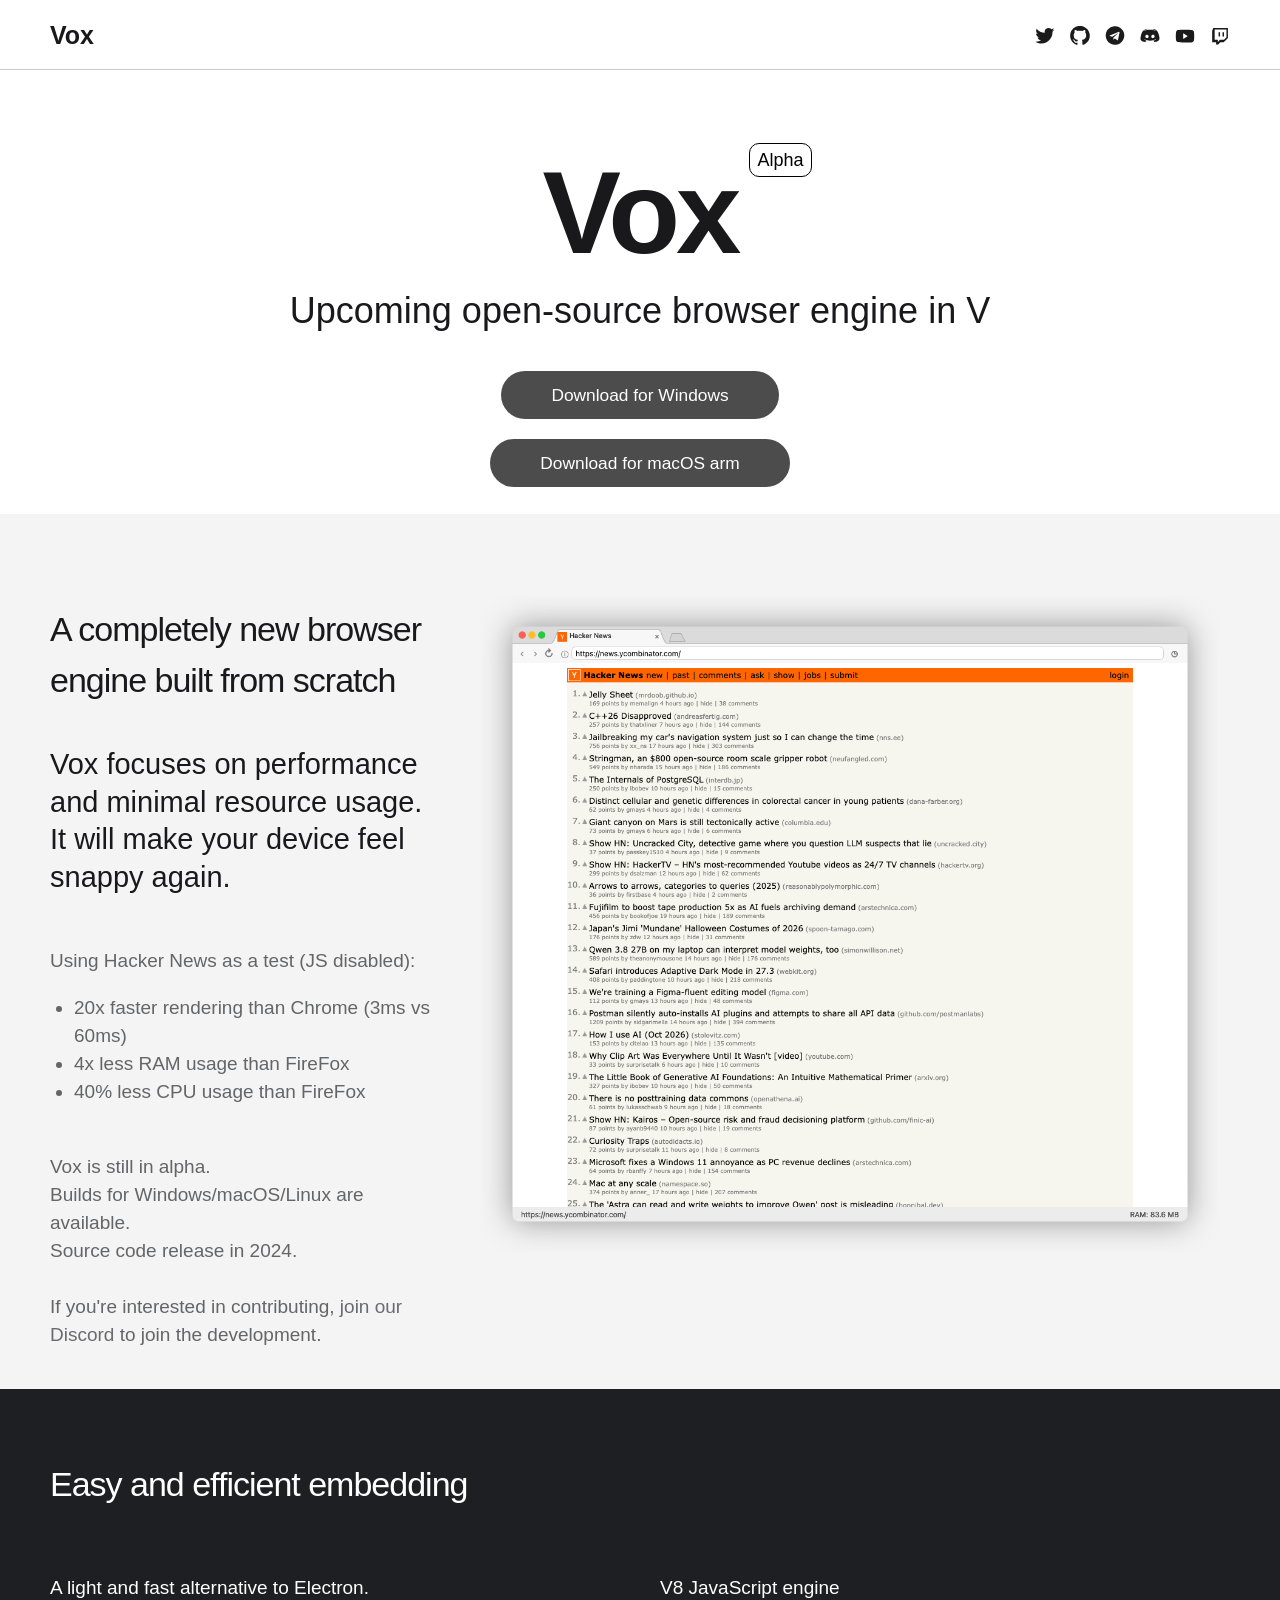
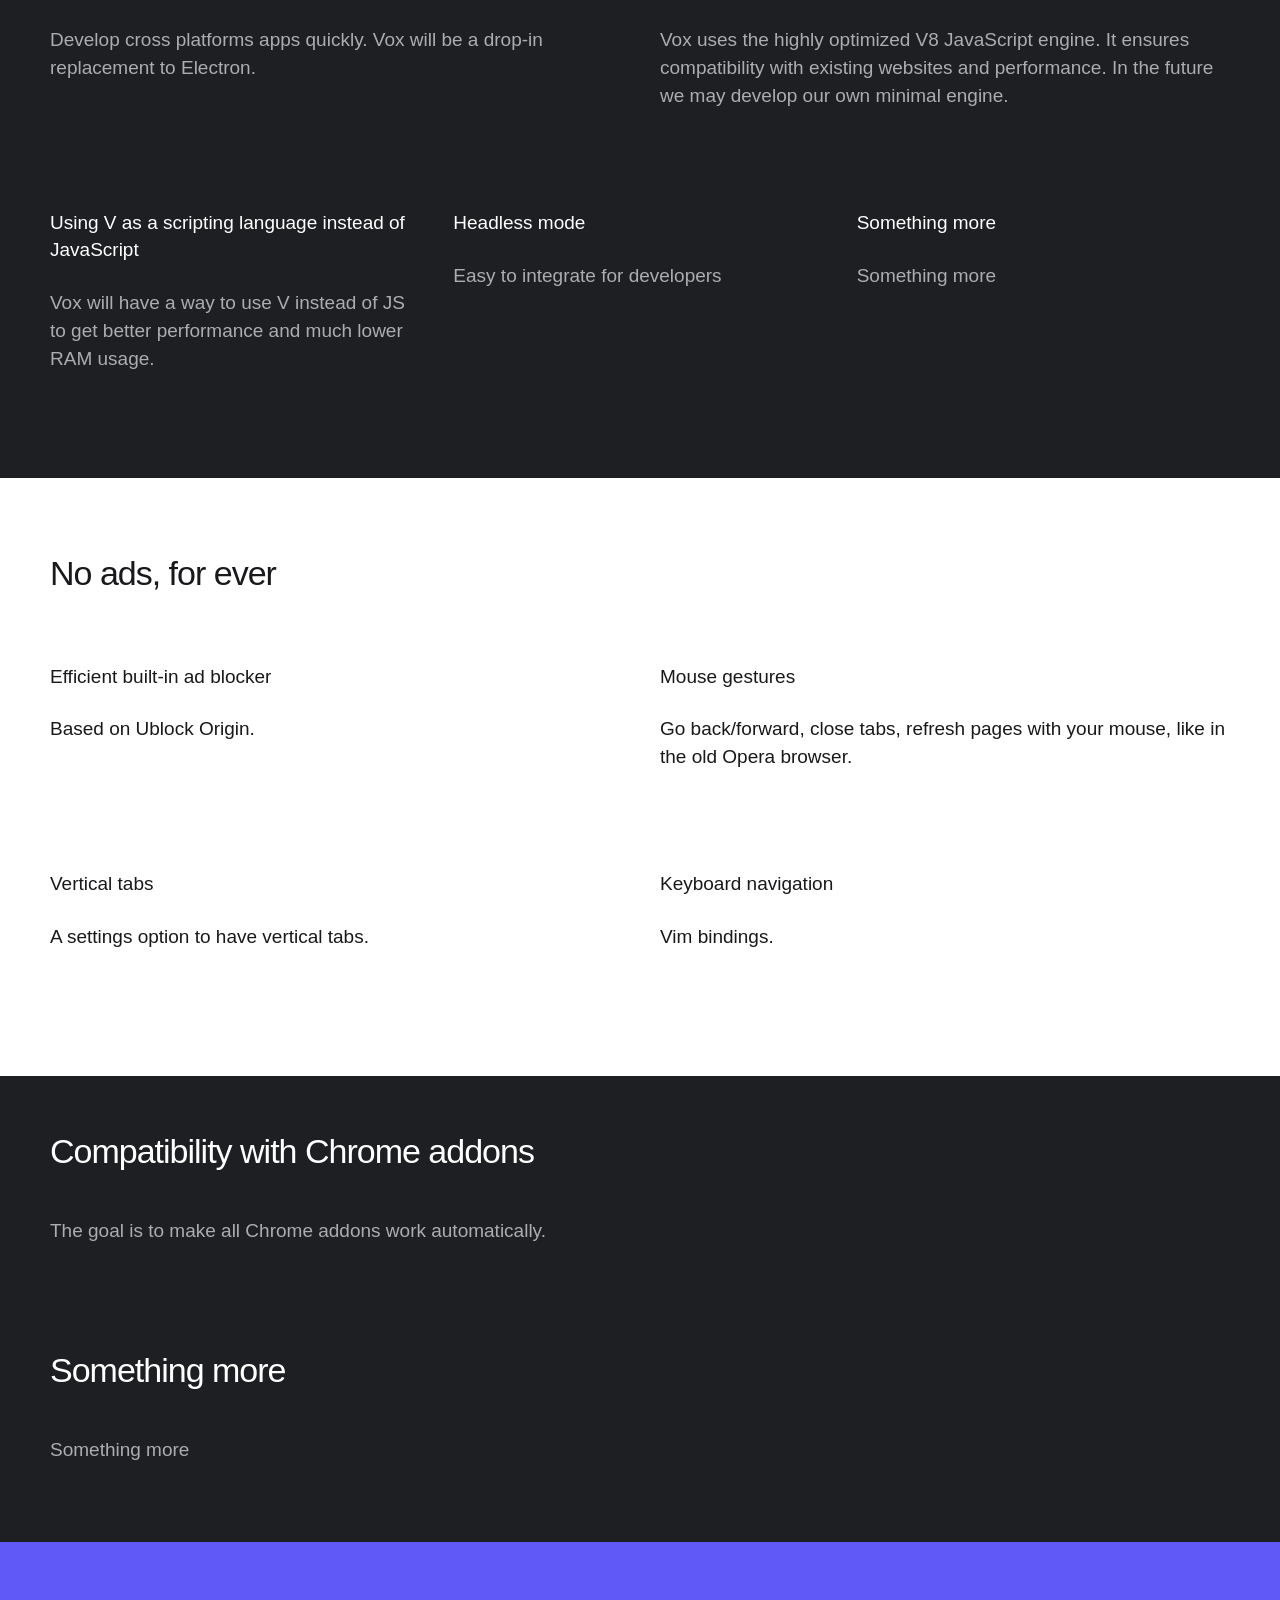
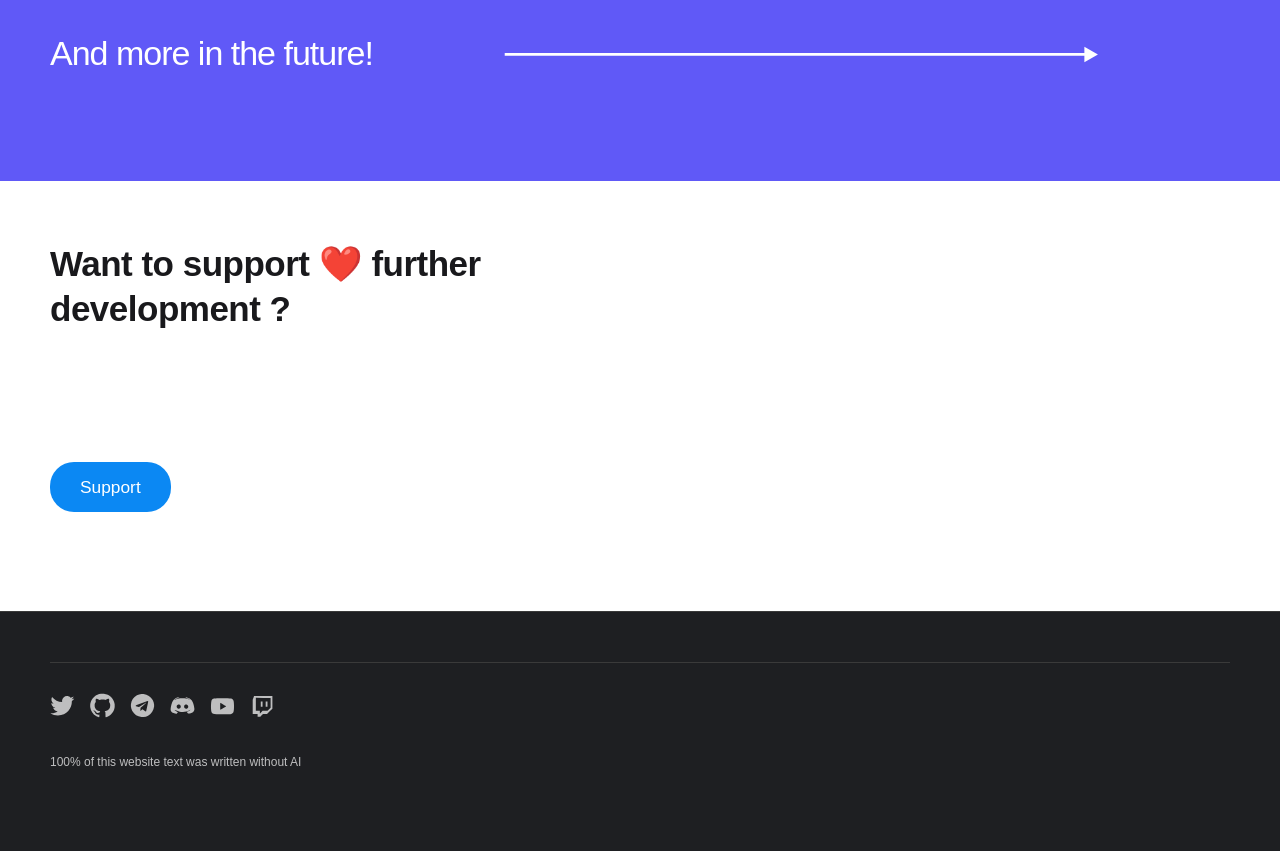
==== index.html @ 3deb188b "Fix grayscale hero screenshot Co-authored-by: Copilot <223556219+Copilot@users.noreply.github.com>" ====
<!DOCTYPE html>
<html lang="en" data-theme="dark"><head><meta http-equiv="Content-Type" content="text/html; charset=UTF-8">

    <meta content="width=device-width, initial-scale=1" name="viewport">

    <meta property="og:title" content="Vox Browser">
    <meta property="og:description" content="Upcoming open-source browser engine in V">
    <meta property="og:image" content="https://vox-browser.org/assets/screen1.png">
    <meta property="og:type" content="website">
    <meta property="og:url" content="https://vox-browser.org/">
    <meta name="description" content="Vox: Upcoming open-source browser engine in V">
    <link rel="canonical" href="https://vox-browser.org/">
    <meta name="twitter:card" content="summary_large_image">
    <meta name="twitter:title" content="Vox Browser">
    <meta name="twitter:description" content="Upcoming open-source browser engine in V">
    <meta name="twitter:image:src" content="https://vox-browser.org/assets/screen1.png">
    <meta name="twitter:image" content="https://vox-browser.org/assets/screen1.png">

    <title>Vox: Upcoming open-source browser engine in V</title>

    <link rel="icon" type="image/svg+xml" href="/assets/favicon.svg">
    <link rel="stylesheet" href="/assets/style.css">
</head>
<body>

<div class="sub-header">
    <div class="header__inner">
        <a href="/" class="header__title inner-link">Vox</a>
        <nav class="header__navbar" aria-label="Vox community">
            <div class="social-links">

                <a href="https://twitter.com/vox_browser" target="_blank" rel="noopener noreferrer" aria-label="Vox on Twitter">
                    <svg width="25" height="25" viewBox="0 0 25 25" fill="none" xmlns="http://www.w3.org/2000/svg">
                        <path d="M21.8532 7.92968C21.8678 8.14015 21.8678 8.35063 21.8678 8.56305C21.8678 15.0354 16.9353 22.5001 7.91614 22.5001V22.4962C5.25184 22.5001 2.64289 21.7377 0.399994 20.3003C0.787404 20.3468 1.17676 20.3701 1.56708 20.3711C3.77503 20.373 5.91986 19.633 7.65689 18.2702C5.55867 18.2304 3.71871 16.8638 3.07594 14.8686C3.81095 15.0102 4.56829 14.9811 5.28971 14.7842C3.00215 14.3225 1.35638 12.3148 1.35638 9.98304V9.92096C2.03799 10.3002 2.80116 10.5107 3.58181 10.534C1.42726 9.09554 0.76313 6.23228 2.06421 3.99367C4.55373 7.05382 8.22684 8.91417 12.1699 9.11106C11.7747 7.40979 12.3146 5.62704 13.5884 4.43111C15.5634 2.57659 18.6694 2.67164 20.5259 4.64352C21.624 4.42723 22.6766 4.0247 23.6397 3.45438C23.2737 4.58824 22.5076 5.55139 21.4842 6.16342C22.4562 6.04897 23.4057 5.78902 24.3 5.39232C23.6417 6.37778 22.8125 7.23617 21.8532 7.92968Z" fill="black"></path>
                    </svg>
                </a>
                <a href="https://github.com/vlang/vox-browser" target="_blank" rel="noopener noreferrer" aria-label="Official Vox GitHub">
                    <svg width="25" height="25" viewBox="0 0 25 25" fill="none" xmlns="http://www.w3.org/2000/svg">
                        <g>
                            <path d="M10.9576 0.764845C5.95105 1.36966 1.77496 4.99374 0.555728 9.78905C0.272522 10.9123 0.20052 11.4979 0.20052 12.7171C0.19572 13.3363 0.224521 13.9603 0.262922 14.2292C0.781334 17.9876 2.83578 21.0981 6.08065 23.0662C7.06948 23.6614 8.37991 24.2134 8.81672 24.2134C9.03272 24.2134 9.08072 24.1942 9.22473 24.0502C9.33033 23.9446 9.38793 23.839 9.39273 23.7478C9.40233 23.5558 9.37833 21.5973 9.37353 21.5925C9.36873 21.5877 9.17193 21.6165 8.93192 21.6549C8.41351 21.7365 7.62149 21.7125 7.20388 21.5973C6.65187 21.4533 6.23426 21.2181 5.86465 20.8389C5.55744 20.5365 5.47584 20.4069 5.17343 19.7973C4.77502 18.9861 4.51102 18.6261 4.06941 18.3188C3.38779 17.8388 3.27739 17.6276 3.6518 17.498C3.8006 17.45 3.91101 17.4452 4.14621 17.4836C4.79903 17.5892 5.38944 18.0068 5.85025 18.6885C6.42626 19.5429 6.90147 19.8741 7.71749 19.9893C8.0919 20.0421 8.60551 19.9845 9.08552 19.8405C9.42633 19.7349 9.42633 19.7349 9.55593 19.2117C9.64234 18.8757 9.87754 18.4292 10.0887 18.2084L10.2087 18.0836L9.90634 18.05C9.41193 17.9924 8.49991 17.786 8.0535 17.6276C7.24708 17.3444 6.72867 17.0372 6.15746 16.49C5.09183 15.4724 4.59262 13.9939 4.65022 12.0211C4.66942 11.3443 4.69342 11.1667 4.79903 10.7971C4.97183 10.2163 5.22144 9.72665 5.58624 9.24664C5.81665 8.93943 5.87425 8.83383 5.84065 8.76663C5.73985 8.57462 5.64384 7.96021 5.64384 7.5138C5.64384 7.00019 5.73025 6.46257 5.88385 5.99216C6.00385 5.64176 6.06625 5.61775 6.57987 5.68976C7.23268 5.78096 8.1639 6.16497 9.00872 6.69298C9.34953 6.90898 9.39273 6.92338 9.54153 6.88018C9.94474 6.76498 11.0248 6.59698 11.7016 6.54898C12.796 6.46737 14.284 6.59698 15.2393 6.85618L15.4985 6.92819L15.9353 6.65938C16.7753 6.14097 17.6537 5.78096 18.3113 5.68496C18.8297 5.61296 18.8729 5.63696 19.0074 6.06417C19.0698 6.26577 19.1466 6.59698 19.1802 6.80338C19.2618 7.29779 19.2186 8.20981 19.0986 8.58902L19.0074 8.87703L19.2282 9.14584C19.9482 10.0435 20.2458 10.9507 20.241 12.2419C20.2362 15.4628 18.7817 17.3012 15.7769 17.9012C15.4697 17.9588 15.0953 18.026 14.9417 18.0452L14.6633 18.0788L14.8313 18.2612C15.0377 18.4916 15.2537 18.9093 15.3689 19.2981C15.4409 19.5429 15.4553 19.8837 15.4793 21.7173C15.5033 23.3206 15.5225 23.8822 15.5705 23.959C15.6521 24.1078 15.8729 24.2134 16.0889 24.2134C16.5353 24.2134 18.2633 23.431 19.2522 22.7877C20.0442 22.2645 20.6874 21.7365 21.3402 21.0645C23.1882 19.1685 24.2923 16.8932 24.6571 14.2292C24.7531 13.5379 24.7387 11.7955 24.6331 11.0851C23.8075 5.61295 19.4442 1.41286 13.9096 0.764845C13.1704 0.678443 11.6824 0.678443 10.9576 0.764845Z" fill="black"></path>
                        </g>

                    </svg>
                </a>
                <a href="https://t.me/vlang_en" target="_blank" rel="noopener noreferrer" aria-label="Official V Telegram Chat">
                    <svg width="25" height="25" viewBox="0 0 25 25" fill="none" xmlns="http://www.w3.org/2000/svg">
                        <g>
                            <path opacity="0.997" fill-rule="evenodd" clip-rule="evenodd" d="M13.5422 0.899902H11.4578C9.86299 1.06478 8.35259 1.52545 6.92656 2.28193C3.40219 4.33719 1.39333 7.39577 0.899994 11.4577V13.5421C1.06487 15.1369 1.52555 16.6473 2.28203 18.0733C4.33723 21.5977 7.39581 23.6065 11.4578 24.0999H13.5422C15.137 23.935 16.6474 23.4744 18.0734 22.7179C21.5978 20.6627 23.6066 17.6041 24.1 13.5421V11.4577C23.9351 9.8629 23.4745 8.35249 22.718 6.92647C20.6628 3.40212 17.6042 1.39326 13.5422 0.899902ZM18.1867 8.82959C18.3344 8.21597 18.1003 7.89878 17.4843 7.87803C13.8878 9.29613 10.2779 10.6932 6.65463 12.0694C6.37519 12.1727 6.10331 12.2935 5.83901 12.4319C5.50537 12.759 5.56577 13.0007 6.02026 13.1569L8.78432 14.0179C8.85985 14.0481 8.93534 14.0481 9.01088 14.0179L15.5359 9.89443C15.6328 9.83082 15.7385 9.79307 15.8531 9.78115C15.9746 9.76199 16.0274 9.8073 16.0117 9.91709C14.2127 11.5802 12.4002 13.2265 10.5742 14.8562C10.5045 15.8379 10.4365 16.8197 10.3703 17.8015C10.537 17.7901 10.688 17.7372 10.8234 17.6429C11.3156 17.1355 11.8216 16.6446 12.3413 16.1702C13.3277 16.8711 14.3019 17.5885 15.264 18.3226C15.5912 18.5037 15.8857 18.4659 16.1476 18.2093C16.8619 15.0909 17.5416 11.9644 18.1867 8.82959Z" fill="black"></path>
                        </g>

                    </svg>
                </a>
                <a href="https://discord.gg/vlang" target="_blank" rel="noopener noreferrer" aria-label="Official V Discord">
                    <svg width="25" height="25" viewBox="0 0 25 25" fill="none" xmlns="http://www.w3.org/2000/svg">
                        <path d="M8.61707 4.35447C6.51257 4.53936 4.50595 5.68678 3.15733 7.47588C2.02079 8.98764 0.764617 13.251 0.606915 16.1277C0.509031 17.9386 1.4498 19.2056 3.52168 20.0431C4.45157 20.4183 5.60443 20.6684 6.40925 20.663L6.70834 20.6576L7.27933 19.9506C7.59473 19.5591 7.88294 19.1947 7.92101 19.1404C7.98083 19.0534 7.9482 19.0316 7.56754 18.8957C6.5887 18.5531 5.62074 17.9603 4.96818 17.3132C4.73979 17.0848 4.56033 16.889 4.57665 16.8782C4.58752 16.8673 4.81592 16.9543 5.08238 17.0794C6.09385 17.547 7.7198 18.118 8.94335 18.4334C11.6352 19.1295 14.0496 19.1567 16.388 18.515C17.5245 18.205 18.7589 17.6721 19.8574 17.0195C20.113 16.8727 20.3414 16.7476 20.3686 16.7476C20.4501 16.7476 19.7486 17.422 19.3408 17.7265C18.8568 18.0908 17.9378 18.5694 17.3015 18.7923C17.0514 18.8793 16.8502 18.9663 16.8502 18.9881C16.8502 19.0099 17.1003 19.3361 17.4103 19.7168C17.7148 20.092 17.9922 20.44 18.0302 20.489C18.0846 20.5542 18.1934 20.5651 18.6556 20.5379C20.4012 20.44 22.4404 19.6461 23.3649 18.7053C24.2132 17.8461 24.5177 16.8401 24.36 15.4425C24.0066 12.3809 22.9244 8.95501 21.8477 7.50307C20.6078 5.82273 18.8622 4.76232 16.7958 4.4306C16.0236 4.31097 15.8659 4.32184 15.6865 4.50673L15.5396 4.659L15.8007 4.72969C16.7197 4.97984 18.449 5.72484 19.3136 6.24689C19.7595 6.51879 20.548 7.06803 20.4882 7.06803C20.4664 7.06803 20.2598 6.98102 20.026 6.87226C18.2967 6.07831 16.4369 5.55083 14.4847 5.28981C13.5874 5.17561 11.1185 5.15929 10.2702 5.26262C8.32342 5.50732 6.4745 5.99674 4.97906 6.66562C4.19599 7.01365 4.24493 6.99733 4.33738 6.88314C4.47876 6.71456 5.54461 6.03481 6.13191 5.74116C6.44731 5.57802 6.99111 5.33875 7.33371 5.2028C7.94276 4.95809 9.21525 4.56655 9.38927 4.56655C9.45452 4.56655 9.44365 4.53936 9.34576 4.4306C9.27507 4.35447 9.1935 4.30009 9.16087 4.30009C9.12824 4.30553 8.88353 4.32728 8.61707 4.35447ZM9.15543 11.5598C10.0092 11.7773 10.5965 12.4244 10.7596 13.3054C11.0098 14.7084 9.69923 16.0516 8.35061 15.7688C7.03462 15.4969 6.29505 14.0993 6.78447 12.8214C7.05637 12.1145 7.91013 11.5054 8.66601 11.4782C8.75846 11.4728 8.98142 11.5109 9.15543 11.5598ZM16.9916 11.6849C17.4756 11.9078 17.791 12.2232 18.0357 12.7127C18.226 13.1042 18.2369 13.1531 18.2369 13.6426C18.2314 14.2951 18.1009 14.6649 17.7148 15.0836C17.3885 15.4425 17.0786 15.6329 16.6272 15.7471C15.2514 16.1005 13.8702 14.7519 14.1258 13.3108C14.24 12.6637 14.5934 12.1254 15.1155 11.8154C15.7463 11.4402 16.3716 11.3967 16.9916 11.6849Z" fill="black"></path>
                    </svg>
                </a>
                <a href="https://www.youtube.com/@VLang" target="_blank" rel="noopener noreferrer" aria-label="Official V YouTube Channel">
                    <svg width="25" height="25" viewBox="0 0 25 25" fill="none" xmlns="http://www.w3.org/2000/svg">
                        <path d="M9.3366 5.23688C6.03157 5.31343 3.94229 5.49354 3.24886 5.7502C2.24925 6.12843 1.60535 6.94793 1.37121 8.15917C0.84889 10.8203 0.884912 16.4127 1.43425 18.6731C1.6774 19.6547 2.38433 20.4472 3.3119 20.7714C4.38356 21.1406 8.29646 21.3388 13.6818 21.2937C17.9504 21.2532 20.2423 21.1316 21.404 20.875C22.2505 20.6859 22.998 20.0915 23.3672 19.3035C23.7139 18.5741 23.8985 17.1782 24.0021 14.5621C24.0967 12.1396 23.9211 9.19031 23.6014 7.88901C23.4303 7.19108 23.0385 6.5742 22.5207 6.18246C22.1109 5.87627 21.6742 5.70066 21.0483 5.5926C19.2112 5.27741 14.0735 5.12431 9.3366 5.23688ZM13.182 11.5002C14.7804 12.4188 16.1178 13.1933 16.1448 13.2203C16.1898 13.2608 15.5279 13.6616 13.3531 14.9133C11.7906 15.8139 10.4398 16.5929 10.3632 16.6379L10.2146 16.7234V13.2743C10.2146 11.3787 10.2281 9.8252 10.2417 9.8252C10.2552 9.8252 11.579 10.5772 13.182 11.5002Z" fill="black"></path>
                    </svg>
                </a>
                <a href="https://twitch.tv/v_language" aria-label="Official V Twitch Channel">
                    <svg width="25" height="25" viewBox="0 0 25 25" fill="none" xmlns="http://www.w3.org/2000/svg">
                        <path d="M3.3674 4.88112L2.70001 6.66618V13.8265V20.9909H5.15246H7.60491V22.3377V23.6846H8.96381H10.3187L11.6655 22.3377L13.0124 20.9909H15.0185H17.0207L19.7104 18.3334L22.4 15.6719V9.388V3.10008H13.2174H4.03881L3.3674 4.88112ZM20.623 9.81416L20.631 14.7392L19.0751 16.2951L17.5152 17.855H15.0427H12.5701L11.2434 19.1817C10.5157 19.9134 9.90458 20.5084 9.8885 20.5084C9.8684 20.5084 9.85634 19.9094 9.85634 19.1817V17.855H7.84613H5.83593V11.362V4.86906L13.2254 4.8771L20.6109 4.88916L20.623 9.81416Z" fill="black"></path>
                        <path d="M10.781 11.1609V13.8345H11.6655H12.55V11.1609V8.48733H11.6655H10.781V11.1609Z" fill="black"></path>
                        <path d="M15.6859 11.1609V13.8345H16.5905H17.4951V11.1609V8.48733H16.5905H15.6859V11.1609Z" fill="black"></path>
                    </svg>
                </a>

            </div>
        </nav>
    </div>
</div>

<main id="main">
<div class="first-page">
    <div class="first-page__inner">
        <h1 class="first-page__title">
            <span>
                <span class="title__beta-tag">Alpha</span>
                Vox
            </span>
        </h1>
        <p class="first-page__description">Upcoming open-source browser engine in V</p>
        <div class="first-page__download-block">
            <a href="https://github.com/vlang/vox-browser/releases/download/0.0.1/vox_windows_x64.zip" target="_blank" rel="noopener noreferrer" class="first-page__download-button inner-link">Download for Windows</a>
            <a href="https://github.com/vlang/vox-browser/releases/download/0.0.1/vox_macos_arm64.zip" target="_blank" rel="noopener noreferrer" class="first-page__download-button inner-link">Download for macOS arm</a>

        </div>
    </div>
</div>

<div class="chapter light two-column-layout second-page no-bottom-padding">
    <div class="chapter_inner">
        <div class="chapter__text-col top-20">
            <h2 class="chapter__big-title">
                A completely new browser engine built from scratch
            </h2>

            <p class="chapter__text big-text">
				Vox focuses on performance and minimal resource usage. It will make your device feel snappy again.
            </p>

            <div class="chapter__text" style="color: #646567; margin-bottom:0">
				Using Hacker News as a test (JS disabled):
				<ul>
				<li>20x faster rendering than Chrome (3ms vs 60ms)</li>
				<li>4x less RAM usage than FireFox</li>
				<li>40% less CPU usage than FireFox</li>
				</ul>

                <br>

                Vox is still in alpha. <br>Builds for Windows/macOS/Linux are available. <br>Source code release in 2024.
				<br><br>
				If you're interested in contributing, <a href='https://discord.gg/vlang' target="_blank" rel="noopener noreferrer">join our Discord</a> to join the development.
            </div>
        </div>
        <div class="chapter__image-col with-big-title">

            <img class="full-height" src="/assets/screen1.png?v=20261104d" width="1252" height="1120" alt="Vox browser displaying Hacker News" loading="lazy">
        </div>
    </div>
</div>

<div class="chapter dark titled-block-layout">
    <div class="chapter_inner">
        <h2 class="chapter__big-title">
            Easy and efficient embedding
        </h2>

        <div class="chapter__block">
            <div class="chapter__two-block-row">
                <div class="chapter__text-image-block">

                    <div class="chapter__text-image-block-text">
                        <h2 class="chapter__small-title">
                            A light and fast alternative to Electron.
                        </h2>

                        <p class="chapter__text">
							Develop cross platforms apps quickly. Vox will be a drop-in replacement to Electron.
                        </p>
                    </div>
                </div>
                <div class="chapter__text-image-block">

                    <div class="chapter__text-image-block-text">
                        <h2 class="chapter__small-title">
                            V8 JavaScript engine
                        </h2>

                        <p class="chapter__text">
							Vox uses the
							highly optimized V8 JavaScript engine. It ensures compatibility with existing websites and performance.
							In the future we may develop our own minimal engine.

                        </p>
                    </div>
                </div>
            </div>

            <div class="chapter__three-block-row">
                <div class="chapter__text-image-block">

                    <div class="chapter__text-image-block-text">
                        <h2 class="chapter__small-title">
                            Using V as a scripting language instead of JavaScript
                        </h2>

                        <p class="chapter__text">
							Vox will have a way to use V instead of JS to get better performance
							and much lower RAM usage.
                        </p>
                    </div>
                </div>

                <div class="chapter__text-image-block">

                    <div class="chapter__text-image-block-text">
                        <h2 class="chapter__small-title">
                            Headless mode

                        </h2>

                        <p class="chapter__text">
						Easy to integrate for developers

                        </p>
                    </div>
                </div>

                <div class="chapter__text-image-block">

                    <div class="chapter__text-image-block-text">
                        <h2 class="chapter__small-title">
						Something more

                        </h2>

                        <p class="chapter__text">
						Something more

                        </p>
                    </div>
                </div>
            </div>
        </div>
    </div>
</div>

<div class="chapter light titled-block-layout">
    <div class="chapter_inner">
        <h2 class="chapter__big-title">
            No ads, for ever
        </h2>

        <div class="chapter__block">
            <div class="chapter__two-block-row">
                <div class="chapter__text-image-block">

                    <div class="chapter__text-image-block-text">
                        <h2 class="chapter__small-title">
                            Efficient built-in ad blocker
                        </h2>

                        <p class="chapter__text">
							Based on Ublock Origin.
                        </p>
                    </div>
                </div>
                <div class="chapter__text-image-block">

                    <div class="chapter__text-image-block-text">
                        <h2 class="chapter__small-title">
                            Mouse gestures
                        </h2>

                        <p class="chapter__text">
							Go back/forward, close tabs, refresh pages with your mouse, like in the old Opera browser.
                        </p>
                    </div>
                </div>
            </div>

            <div class="chapter__two-block-row">
                <div class="chapter__text-image-block">

                    <div class="chapter__text-image-block-text">
                        <h2 class="chapter__small-title">
                            Vertical tabs
                        </h2>

                        <p class="chapter__text">
							A settings option to have vertical tabs.
                        </p>
                    </div>
                </div>
                <div class="chapter__text-image-block">

                    <div class="chapter__text-image-block-text">
                        <h2 class="chapter__small-title">
                            Keyboard navigation

                        </h2>

                        <p class="chapter__text">
						Vim bindings.

                        </p>
                    </div>
                </div>
            </div>
        </div>
    </div>
</div>

<div class="chapter dark no-bottom-padding">
    <div class="chapter_inner">
        <div class="chapter__text-col">
            <h2 class="chapter__big-title">
                Compatibility with Chrome addons
            </h2>

            <p class="chapter__text">
				The goal is to make all Chrome addons work automatically.
            </p>
        </div>

    </div>
</div>

<div class="chapter dark no-bottom-padding">
    <div class="chapter_inner">

        <div class="chapter__text-col">
            <h2 class="chapter__big-title">
                Something more
            </h2>

            <p class="chapter__text">
                Something more
                <br>
                <br>

            </p>
        </div>
    </div>
</div>

<div class="chapter purple banner">
    <div class="chapter_inner">
        <div class="chapter__text-col">
            <h2 class="chapter__big-title with-icon">
                <span>And more in the future!</span>
                <svg width="600" height="50" viewBox="0 0 1550 75" fill="none" xmlns="http://www.w3.org/2000/svg">
                    <path d="M1542.05 33.5352L1507.05 13.3279V53.7424L1542.05 33.5352ZM9.60181 37.0352H1510.55V30.0352H9.60181V37.0352Z" fill="white"></path>
                </svg>
            </h2>
        </div>
    </div>
</div>

<div class="chapter no-padding titled-block-text-layout">
    <div class="chapter_inner">
        <h2 class="chapter__medium-title">
            Want to support ❤️ further<br>development ?
        </h2>

        <div class="chapter__block">
            <p class="chapter__text margin-bottom-30 width-500">

                <br>
                <br>

            </p>

            <a class="donate" href="https://github.com/sponsors/medvednikov" target="_blank" rel="noopener noreferrer">
                Support
            </a>
        </div>
    </div>
</div>

</main>
<footer class="underline" itemscope="" itemtype="http://schema.org/WPFooter">
    <div class="footer-container">

        <div class="footer-bottom">
            <div class="social-links">
                <a href="https://twitter.com/vox_browser" target="_blank" rel="noopener noreferrer" aria-label="Vox on Twitter">
                    <svg width="25" height="25" viewBox="0 0 25 25" fill="none" xmlns="http://www.w3.org/2000/svg">
                        <path d="M21.8532 7.92968C21.8678 8.14015 21.8678 8.35063 21.8678 8.56305C21.8678 15.0354 16.9353 22.5001 7.91614 22.5001V22.4962C5.25184 22.5001 2.64289 21.7377 0.399994 20.3003C0.787404 20.3468 1.17676 20.3701 1.56708 20.3711C3.77503 20.373 5.91986 19.633 7.65689 18.2702C5.55867 18.2304 3.71871 16.8638 3.07594 14.8686C3.81095 15.0102 4.56829 14.9811 5.28971 14.7842C3.00215 14.3225 1.35638 12.3148 1.35638 9.98304V9.92096C2.03799 10.3002 2.80116 10.5107 3.58181 10.534C1.42726 9.09554 0.76313 6.23228 2.06421 3.99367C4.55373 7.05382 8.22684 8.91417 12.1699 9.11106C11.7747 7.40979 12.3146 5.62704 13.5884 4.43111C15.5634 2.57659 18.6694 2.67164 20.5259 4.64352C21.624 4.42723 22.6766 4.0247 23.6397 3.45438C23.2737 4.58824 22.5076 5.55139 21.4842 6.16342C22.4562 6.04897 23.4057 5.78902 24.3 5.39232C23.6417 6.37778 22.8125 7.23617 21.8532 7.92968Z" fill="black"></path>
                    </svg>
                </a>
                <a href="https://github.com/vlang/vox-browser" target="_blank" rel="noopener noreferrer" aria-label="Official Vox GitHub">
                    <svg width="25" height="25" viewBox="0 0 25 25" fill="none" xmlns="http://www.w3.org/2000/svg">
                        <g>
                            <path d="M10.9576 0.764845C5.95105 1.36966 1.77496 4.99374 0.555728 9.78905C0.272522 10.9123 0.20052 11.4979 0.20052 12.7171C0.19572 13.3363 0.224521 13.9603 0.262922 14.2292C0.781334 17.9876 2.83578 21.0981 6.08065 23.0662C7.06948 23.6614 8.37991 24.2134 8.81672 24.2134C9.03272 24.2134 9.08072 24.1942 9.22473 24.0502C9.33033 23.9446 9.38793 23.839 9.39273 23.7478C9.40233 23.5558 9.37833 21.5973 9.37353 21.5925C9.36873 21.5877 9.17193 21.6165 8.93192 21.6549C8.41351 21.7365 7.62149 21.7125 7.20388 21.5973C6.65187 21.4533 6.23426 21.2181 5.86465 20.8389C5.55744 20.5365 5.47584 20.4069 5.17343 19.7973C4.77502 18.9861 4.51102 18.6261 4.06941 18.3188C3.38779 17.8388 3.27739 17.6276 3.6518 17.498C3.8006 17.45 3.91101 17.4452 4.14621 17.4836C4.79903 17.5892 5.38944 18.0068 5.85025 18.6885C6.42626 19.5429 6.90147 19.8741 7.71749 19.9893C8.0919 20.0421 8.60551 19.9845 9.08552 19.8405C9.42633 19.7349 9.42633 19.7349 9.55593 19.2117C9.64234 18.8757 9.87754 18.4292 10.0887 18.2084L10.2087 18.0836L9.90634 18.05C9.41193 17.9924 8.49991 17.786 8.0535 17.6276C7.24708 17.3444 6.72867 17.0372 6.15746 16.49C5.09183 15.4724 4.59262 13.9939 4.65022 12.0211C4.66942 11.3443 4.69342 11.1667 4.79903 10.7971C4.97183 10.2163 5.22144 9.72665 5.58624 9.24664C5.81665 8.93943 5.87425 8.83383 5.84065 8.76663C5.73985 8.57462 5.64384 7.96021 5.64384 7.5138C5.64384 7.00019 5.73025 6.46257 5.88385 5.99216C6.00385 5.64176 6.06625 5.61775 6.57987 5.68976C7.23268 5.78096 8.1639 6.16497 9.00872 6.69298C9.34953 6.90898 9.39273 6.92338 9.54153 6.88018C9.94474 6.76498 11.0248 6.59698 11.7016 6.54898C12.796 6.46737 14.284 6.59698 15.2393 6.85618L15.4985 6.92819L15.9353 6.65938C16.7753 6.14097 17.6537 5.78096 18.3113 5.68496C18.8297 5.61296 18.8729 5.63696 19.0074 6.06417C19.0698 6.26577 19.1466 6.59698 19.1802 6.80338C19.2618 7.29779 19.2186 8.20981 19.0986 8.58902L19.0074 8.87703L19.2282 9.14584C19.9482 10.0435 20.2458 10.9507 20.241 12.2419C20.2362 15.4628 18.7817 17.3012 15.7769 17.9012C15.4697 17.9588 15.0953 18.026 14.9417 18.0452L14.6633 18.0788L14.8313 18.2612C15.0377 18.4916 15.2537 18.9093 15.3689 19.2981C15.4409 19.5429 15.4553 19.8837 15.4793 21.7173C15.5033 23.3206 15.5225 23.8822 15.5705 23.959C15.6521 24.1078 15.8729 24.2134 16.0889 24.2134C16.5353 24.2134 18.2633 23.431 19.2522 22.7877C20.0442 22.2645 20.6874 21.7365 21.3402 21.0645C23.1882 19.1685 24.2923 16.8932 24.6571 14.2292C24.7531 13.5379 24.7387 11.7955 24.6331 11.0851C23.8075 5.61295 19.4442 1.41286 13.9096 0.764845C13.1704 0.678443 11.6824 0.678443 10.9576 0.764845Z" fill="black"></path>
                        </g>

                    </svg>
                </a>
                <a href="https://t.me/vlang_en" target="_blank" rel="noopener noreferrer" aria-label="Official V Telegram Chat">
                    <svg width="25" height="25" viewBox="0 0 25 25" fill="none" xmlns="http://www.w3.org/2000/svg">
                        <g>
                            <path opacity="0.997" fill-rule="evenodd" clip-rule="evenodd" d="M13.5422 0.899902H11.4578C9.86299 1.06478 8.35259 1.52545 6.92656 2.28193C3.40219 4.33719 1.39333 7.39577 0.899994 11.4577V13.5421C1.06487 15.1369 1.52555 16.6473 2.28203 18.0733C4.33723 21.5977 7.39581 23.6065 11.4578 24.0999H13.5422C15.137 23.935 16.6474 23.4744 18.0734 22.7179C21.5978 20.6627 23.6066 17.6041 24.1 13.5421V11.4577C23.9351 9.8629 23.4745 8.35249 22.718 6.92647C20.6628 3.40212 17.6042 1.39326 13.5422 0.899902ZM18.1867 8.82959C18.3344 8.21597 18.1003 7.89878 17.4843 7.87803C13.8878 9.29613 10.2779 10.6932 6.65463 12.0694C6.37519 12.1727 6.10331 12.2935 5.83901 12.4319C5.50537 12.759 5.56577 13.0007 6.02026 13.1569L8.78432 14.0179C8.85985 14.0481 8.93534 14.0481 9.01088 14.0179L15.5359 9.89443C15.6328 9.83082 15.7385 9.79307 15.8531 9.78115C15.9746 9.76199 16.0274 9.8073 16.0117 9.91709C14.2127 11.5802 12.4002 13.2265 10.5742 14.8562C10.5045 15.8379 10.4365 16.8197 10.3703 17.8015C10.537 17.7901 10.688 17.7372 10.8234 17.6429C11.3156 17.1355 11.8216 16.6446 12.3413 16.1702C13.3277 16.8711 14.3019 17.5885 15.264 18.3226C15.5912 18.5037 15.8857 18.4659 16.1476 18.2093C16.8619 15.0909 17.5416 11.9644 18.1867 8.82959Z" fill="black"></path>
                        </g>

                    </svg>
                </a>
                <a href="https://discord.gg/vlang" target="_blank" rel="noopener noreferrer" aria-label="Official V Discord">
                    <svg width="25" height="25" viewBox="0 0 25 25" fill="none" xmlns="http://www.w3.org/2000/svg">
                        <path d="M8.61707 4.35447C6.51257 4.53936 4.50595 5.68678 3.15733 7.47588C2.02079 8.98764 0.764617 13.251 0.606915 16.1277C0.509031 17.9386 1.4498 19.2056 3.52168 20.0431C4.45157 20.4183 5.60443 20.6684 6.40925 20.663L6.70834 20.6576L7.27933 19.9506C7.59473 19.5591 7.88294 19.1947 7.92101 19.1404C7.98083 19.0534 7.9482 19.0316 7.56754 18.8957C6.5887 18.5531 5.62074 17.9603 4.96818 17.3132C4.73979 17.0848 4.56033 16.889 4.57665 16.8782C4.58752 16.8673 4.81592 16.9543 5.08238 17.0794C6.09385 17.547 7.7198 18.118 8.94335 18.4334C11.6352 19.1295 14.0496 19.1567 16.388 18.515C17.5245 18.205 18.7589 17.6721 19.8574 17.0195C20.113 16.8727 20.3414 16.7476 20.3686 16.7476C20.4501 16.7476 19.7486 17.422 19.3408 17.7265C18.8568 18.0908 17.9378 18.5694 17.3015 18.7923C17.0514 18.8793 16.8502 18.9663 16.8502 18.9881C16.8502 19.0099 17.1003 19.3361 17.4103 19.7168C17.7148 20.092 17.9922 20.44 18.0302 20.489C18.0846 20.5542 18.1934 20.5651 18.6556 20.5379C20.4012 20.44 22.4404 19.6461 23.3649 18.7053C24.2132 17.8461 24.5177 16.8401 24.36 15.4425C24.0066 12.3809 22.9244 8.95501 21.8477 7.50307C20.6078 5.82273 18.8622 4.76232 16.7958 4.4306C16.0236 4.31097 15.8659 4.32184 15.6865 4.50673L15.5396 4.659L15.8007 4.72969C16.7197 4.97984 18.449 5.72484 19.3136 6.24689C19.7595 6.51879 20.548 7.06803 20.4882 7.06803C20.4664 7.06803 20.2598 6.98102 20.026 6.87226C18.2967 6.07831 16.4369 5.55083 14.4847 5.28981C13.5874 5.17561 11.1185 5.15929 10.2702 5.26262C8.32342 5.50732 6.4745 5.99674 4.97906 6.66562C4.19599 7.01365 4.24493 6.99733 4.33738 6.88314C4.47876 6.71456 5.54461 6.03481 6.13191 5.74116C6.44731 5.57802 6.99111 5.33875 7.33371 5.2028C7.94276 4.95809 9.21525 4.56655 9.38927 4.56655C9.45452 4.56655 9.44365 4.53936 9.34576 4.4306C9.27507 4.35447 9.1935 4.30009 9.16087 4.30009C9.12824 4.30553 8.88353 4.32728 8.61707 4.35447ZM9.15543 11.5598C10.0092 11.7773 10.5965 12.4244 10.7596 13.3054C11.0098 14.7084 9.69923 16.0516 8.35061 15.7688C7.03462 15.4969 6.29505 14.0993 6.78447 12.8214C7.05637 12.1145 7.91013 11.5054 8.66601 11.4782C8.75846 11.4728 8.98142 11.5109 9.15543 11.5598ZM16.9916 11.6849C17.4756 11.9078 17.791 12.2232 18.0357 12.7127C18.226 13.1042 18.2369 13.1531 18.2369 13.6426C18.2314 14.2951 18.1009 14.6649 17.7148 15.0836C17.3885 15.4425 17.0786 15.6329 16.6272 15.7471C15.2514 16.1005 13.8702 14.7519 14.1258 13.3108C14.24 12.6637 14.5934 12.1254 15.1155 11.8154C15.7463 11.4402 16.3716 11.3967 16.9916 11.6849Z" fill="black"></path>
                    </svg>
                </a>
                <a href="https://www.youtube.com/@VLang" target="_blank" rel="noopener noreferrer" aria-label="Official V YouTube Channel">
                    <svg width="25" height="25" viewBox="0 0 25 25" fill="none" xmlns="http://www.w3.org/2000/svg">
                        <path d="M9.3366 5.23688C6.03157 5.31343 3.94229 5.49354 3.24886 5.7502C2.24925 6.12843 1.60535 6.94793 1.37121 8.15917C0.84889 10.8203 0.884912 16.4127 1.43425 18.6731C1.6774 19.6547 2.38433 20.4472 3.3119 20.7714C4.38356 21.1406 8.29646 21.3388 13.6818 21.2937C17.9504 21.2532 20.2423 21.1316 21.404 20.875C22.2505 20.6859 22.998 20.0915 23.3672 19.3035C23.7139 18.5741 23.8985 17.1782 24.0021 14.5621C24.0967 12.1396 23.9211 9.19031 23.6014 7.88901C23.4303 7.19108 23.0385 6.5742 22.5207 6.18246C22.1109 5.87627 21.6742 5.70066 21.0483 5.5926C19.2112 5.27741 14.0735 5.12431 9.3366 5.23688ZM13.182 11.5002C14.7804 12.4188 16.1178 13.1933 16.1448 13.2203C16.1898 13.2608 15.5279 13.6616 13.3531 14.9133C11.7906 15.8139 10.4398 16.5929 10.3632 16.6379L10.2146 16.7234V13.2743C10.2146 11.3787 10.2281 9.8252 10.2417 9.8252C10.2552 9.8252 11.579 10.5772 13.182 11.5002Z" fill="black"></path>
                    </svg>
                </a>
                <a href="https://twitch.tv/v_language" aria-label="Official V Twitch Channel">
                    <svg width="25" height="25" viewBox="0 0 25 25" fill="none" xmlns="http://www.w3.org/2000/svg">
                        <path d="M3.3674 4.88112L2.70001 6.66618V13.8265V20.9909H5.15246H7.60491V22.3377V23.6846H8.96381H10.3187L11.6655 22.3377L13.0124 20.9909H15.0185H17.0207L19.7104 18.3334L22.4 15.6719V9.388V3.10008H13.2174H4.03881L3.3674 4.88112ZM20.623 9.81416L20.631 14.7392L19.0751 16.2951L17.5152 17.855H15.0427H12.5701L11.2434 19.1817C10.5157 19.9134 9.90458 20.5084 9.8885 20.5084C9.8684 20.5084 9.85634 19.9094 9.85634 19.1817V17.855H7.84613H5.83593V11.362V4.86906L13.2254 4.8771L20.6109 4.88916L20.623 9.81416Z" fill="black"></path>
                        <path d="M10.781 11.1609V13.8345H11.6655H12.55V11.1609V8.48733H11.6655H10.781V11.1609Z" fill="black"></path>
                        <path d="M15.6859 11.1609V13.8345H16.5905H17.4951V11.1609V8.48733H16.5905H15.6859V11.1609Z" fill="black"></path>
                    </svg>
                </a>
            </div>

            <div class="copyright-line">
                100% of this website text was written without AI
            </div>
        </div>
    </div>
</footer>

</body></html>
---- assets/style.css ----
@font-face {
  font-family: "JetBrainsSans2";
  font-weight: 800;
  font-display: swap;
}
@font-face {
  font-family: "JetBrainsSans2";
  font-weight: 700;
  font-display: swap;
}
@font-face {
  font-family: "JetBrainsSans2";
  font-weight: 600;
  font-display: swap;
}
@font-face {
  font-family: "JetBrainsSans2";
  font-weight: 500;
  font-display: swap;
}
@font-face {
  font-family: "JetBrainsSans2";
  font-weight: 400;
  font-display: swap;
}
@font-face {
  font-family: "JetBrainsSans2";
  font-weight: 350;
  font-display: swap;
}
@font-face {
  font-family: "JetBrainsSans2";
  font-weight: 300;
  font-display: swap;
}
html {
  --dark-gray: #1e1f22;
  --almost-black: #1a1a1a;
  --gray-22: #222226;
  --gray-24: #242424;
  --gray-32: #323438;
  --gray-3a: #3a3a3a;
  --gray-3b: #3b3c3c;
  --gray-5a: #5a5a5c;
  --gray-7e: #7e7e80;
  --gray-be: #bebebf;
  --gray-cb: #cbc9c9;
  --gray-ef: #efefef;
  --gray-ec: #ecedf1;
  --gray-e0: #e0e0e0;
  --gray-87: rgba(255, 255, 255, .87);
  --gray-f9: #f9f9f9;
  --dark-transparent-gray: rgba(25, 25, 28, .7);
  --background-transparent-gray: rgba(30, 31, 34, .7);
  --semi-dark-transparent-gray: rgba(0, 0, 0, 0.32);
  --light-transparent-gray: rgba(255, 255, 255, 0.05);
  --light-dark-transparent-gray: rgba(0, 0, 0, 0.05);
  --background-light-transparent-gray: rgba(255, 255, 255, .7);
  --light-white: #f3f3f3;
  --white: #fff;
  --black: #000;
  --blue: #3890fa;
  --dark-blue: #0969da;
  --light-salat-green: #AFBF7E;
  --light-green: rgb(77, 187, 95);
  --dark-transparent-green: rgba(77, 187, 95, 0.2);
  --orange: rgb(244, 92, 75);
  --dark-transparent-orange: rgba(244, 92, 74, 0.2);
  --brand-color: #ff6b00;
  --brand-color-dark: #cc5307;
}

html {
  --main-color: var(--white);
  --background-color: var(--main-color);
  --border-color: var(--gray-e0);
  --divider-color: var(--gray-e0);
  --text-color: var(--black);
  --secondary-color: var(--gray-7e);
  --scrollbar-thumb-color: var(--gray-ef);
  --header-background-color: var(--main-color);
  --header-transparent-background-color: var(--background-light-transparent-gray);
  --footer-background-color: var(--main-color);
  --overlay-background-color: var(--semi-dark-transparent-gray);
  --aside-background-color: var(--gray-f9);
  --aside-link-text-color: var(--gray-5a);
  --aside-link-text-color-hover: var(--text-color);
  --aside-link-text-color-active: var(--brand-color);
  --inline-code-background-color: var(--gray-f9);
  --inline-code-text-color: var(--text-color);
  --block-code-background-color: var(--white);
  --block-code-border-color: var(--gray-ec);
  --block-code-text-color: var(--black);
  --blockquote-text-color: var(--dark-transparent-gray);
  --blockquote-note-background-color: var(--dark-transparent-green);
  --blockquote-note-icon-color: var(--light-green);
  --blockquote-tip-background-color: var(--light-dark-transparent-gray);
  --blockquote-tip-icon-color: var(--gray-5a);
  --blockquote-warning-background-color: var(--dark-transparent-orange);
  --blockquote-warning-icon-color: var(--orange);
  --tag-unsafe-color: var(--brand-color);
  --tag-deprecated-color: var(--gray-be);
  --button-hover-background-color: var(--gray-ec);
  --keyword-color: #0033b3;
  --comment-color: #8c8c8c;
  --number-color: #1750eb;
  --string-color: #067d17;
  --search-button-background-color: var(--gray-f9);
  --search-button-hover-border-color: var(--brand-color);
  --search-button-text-color: var(--gray-7e);
  --search-input-placeholder-color: var(--gray-be);
  --search-labels-text-color: var(--gray-7e);
  --search-result-active-background-color: var(--brand-color);
  --search-result-active-text-color: var(--text-color);
  --search-result-footer-hint-text-color: var(--gray-7e);
  --search-result-footer-hint-key-background-color: var(--gray-ef);
  --search-result-footer-hint-keytext-color: var(--gray-3b);
  --symbol-ref-link-color: var(--brand-color-dark);
  --symbol-ref-underline: none;
  --symbol-ref-hover-color: var(--symbol-ref-link-color);
  --module-ref-link-color: var(--brand-color-dark);
  --playground-header-background-color: var(--white);
  --tools-background-color: var(--white);
}

html[data-theme=dark] {
  --main-color: var(--dark-gray);
  --background-color: var(--main-color);
  --border-color: var(--gray-3a);
  --divider-color: var(--gray-3a);
  --text-color: var(--gray-87);
  --secondary-color: var(--gray-be);
  --scrollbar-thumb-color: var(--gray-32);
  --header-background-color: var(--main-color);
  --header-transparent-background-color: var(--background-transparent-gray);
  --footer-background-color: var(--main-color);
  --overlay-background-color: var(--semi-dark-transparent-gray);
  --aside-background-color: var(--almost-black);
  --aside-link-text-color: var(--gray-be);
  --aside-link-text-color-hover: var(--text-color);
  --aside-link-text-color-active: var(--brand-color);
  --inline-code-background-color: var(--gray-3b);
  --inline-code-text-color: var(--text-color);
  --block-code-background-color: var(--almost-black);
  --block-code-border-color: var(--gray-32);
  --block-code-text-color: var(--gray-be);
  --blockquote-text-color: var(--gray-be);
  --blockquote-note-background-color: var(--dark-transparent-green);
  --blockquote-note-icon-color: var(--light-green);
  --blockquote-tip-background-color: var(--light-transparent-gray);
  --blockquote-tip-icon-color: var(--gray-be);
  --blockquote-warning-background-color: var(--dark-transparent-orange);
  --blockquote-warning-icon-color: var(--orange);
  --tag-unsafe-color: var(--brand-color);
  --tag-deprecated-color: var(--gray-be);
  --button-hover-background-color: var(--gray-32);
  --search-button-background-color: var(--almost-black);
  --search-button-hover-border-color: var(--brand-color);
  --search-button-text-color: var(--gray-be);
  --search-input-placeholder-color: var(--gray-5a);
  --search-labels-text-color: var(--gray-5a);
  --search-result-active-background-color: var(--brand-color);
  --search-result-active-text-color: var(--text-color);
  --search-result-footer-hint-text-color: var(--gray-5a);
  --search-result-footer-hint-key-background-color: var(--gray-22);
  --search-result-footer-hint-keytext-color: var(--gray-be);
  --keyword-color: #cc7832;
  --comment-color: gray;
  --number-color: #2AACB8;
  --string-color: #6AAB73;
  --symbol-ref-link-color: var(--keyword-color);
  --symbol-ref-underline: underline;
  --symbol-ref-hover-color: var(--keyword-color);
  --module-ref-link-color: var(--light-salat-green);
  --playground-header-background-color: var(--gray-24);
  --tools-background-color: var(--dark-gray);
}

.close-button {
  width: 35px;
  height: 35px;
  padding: 5px;
  border-radius: 8px;
  display: grid;
  align-items: center;
  justify-items: center;
  cursor: pointer;
}
.close-button:hover {
  background-color: var(--button-hover-background-color);
}
.close-button:hover:active {
  background-color: var(--button-hover-background-color);
}
.close-button svg {
  width: 100%;
  height: 100%;
}
.close-button svg .icon-stroke {
  stroke: var(--text-color);
}

html {
  --sub-menu-border-color: none;
}

html[data-theme=dark] {
  --sub-menu-border-color: var(--border-color);
}

.header-component.underline header {
  border-bottom: 1px solid var(--divider-color);
}
.header-component.fixed header {
  position: fixed;
  top: 0;
  left: 0;
}
.header-component.transparent-desktop header {
  -webkit-backdrop-filter: saturate(50%) blur(8px);
  backdrop-filter: saturate(50%) blur(8px);
  background: var(--header-transparent-background-color);
}
@media (max-width: 1000px) {
  .header-component.transparent-desktop header {
    -webkit-backdrop-filter: none;
    backdrop-filter: none;
    background: var(--header-background-color);
  }
}
.header-component.no-change-theme .change-theme {
  display: none !important;
}
.header-component.no-change-theme .main-header-list .navigation-item:nth-last-child(-n+2) {
  margin-right: 0 !important;
}
.header-component.no-search-button .header-container button.search {
  display: none !important;
}
.header-component.with-button-before-logo .header-container {
  grid-template-columns: max-content auto max-content;
  grid-column-gap: 10px;
}
.header-component.with-button-before-logo .mobile-header-list-before-logo {
  display: block;
}
@media (min-width: 1000px) {
  .header-component.with-search-desktop .search-container {
    display: block;
  }
  .header-component.with-search-desktop .header-container {
    grid-template-columns: 320px auto max-content;
    grid-column-gap: 10px;
  }
}
@media (min-width: 1000px) {
  .header-component.search-desktop-after-logo .search-container {
    margin-left: 30px;
  }
  .header-component.search-desktop-after-logo .header-container {
    grid-template-columns: max-content auto max-content;
    grid-column-gap: 10px;
  }
}

header {
  height: 70px;
  width: 100%;
  z-index: 997;
  font: 400 14px/1.5 Helvetica, Arial, sans-serif;
  /*font: 400 14px/1.5 "JetBrainsSans", Helvetica, Arial, sans-serif;*/
  border-bottom: 1px solid var(--header-background-color);
  background: var(--header-background-color);
}
@media (max-width: 1000px) {
  header {
    width: 100vw;
    -webkit-backdrop-filter: none;
    backdrop-filter: none;
    background: var(--header-background-color);
  }
}
header .header-container {
  padding: 0 50px;
  height: 100%;
  display: grid;
  grid-template-columns: auto max-content;
  align-items: center;
}
@media (max-width: 1000px) {
  header .header-container {
    padding: 0 20px;
  }
}
header .header-container .logo {
  display: grid;
  align-items: center;
  grid-template-columns: max-content max-content;
  grid-column-gap: 10px;
  margin-top: 2px;
}
@media (max-width: 1000px) {
  header .header-container .logo {
    display: none;
  }
}
header .header-container .logo a {
  display: grid;
  align-items: center;
  font-size: 17px;
  font-weight: 500;
  color: var(--text-color);
  text-decoration: none;
}
header .header-container .logo span {
  font-size: 17px;
  font-weight: 500;
  color: var(--text-color);
}
header .header-container .logo .separator {
  margin-left: 2px;
  margin-right: 7px;
}
header .header-container .logo img {
  width: 25px;
}
header .header-container .search-container {
  display: none;
}
header .header-container .search-container .search-button {
  padding: 10px 20px 10px 17px;
  background-color: var(--search-button-background-color);
  border: 1px solid var(--search-button-background-color);
  outline: none;
  border-radius: 8px;
  color: var(--search-button-text-color);
  transition: border-color 0.25s;
  display: grid;
  grid-template-columns: max-content max-content max-content;
  align-items: center;
}
header .header-container .search-container .search-button:hover {
  cursor: pointer;
  border: 1px solid var(--search-button-hover-border-color);
}
header .header-container .search-container .search-button .search-icon {
  margin-right: 5px;
}
header .header-container .search-container .search-button .search-icon svg {
  display: block;
  width: 20px;
  height: 20px;
}
header .header-container .search-container .search-button .search-icon .icon-stroke {
  stroke: var(--search-button-text-color);
}
header .header-container .search-container .search-button .search-icon .icon-data {
  fill: var(--search-button-text-color);
}
header .header-container .search-container .search-button .search-label {
  margin-right: 10px;
}
header .header-container .search-container .search-button .shortcut {
  font-size: 12px;
  padding: 3px 5px 3px;
  border: 1px solid var(--divider-color);
  border-radius: 5px;
}
header .header-container .mobile-header-logo {
  align-items: center;
  grid-template-columns: max-content max-content;
  grid-column-gap: 10px;
  margin-top: 2px;
  display: none;
}
@media (max-width: 1000px) {
  header .header-container .mobile-header-logo {
    display: grid;
  }
}
header .header-container .mobile-header-logo a {
  display: grid;
  align-items: center;
}
header .header-container .mobile-header-logo span.title {
  font-size: 17px;
  font-weight: 500;
  color: var(--text-color);
}
header .header-container .mobile-header-logo a.title {
  font-size: 17px;
  font-weight: 500;
  color: var(--text-color);
  text-decoration: none;
}
header .header-container .mobile-header-logo img {
  width: 30px;
}
header .header-container ul {
  display: grid;
  grid-template-columns: repeat(6, max-content);
  list-style: none;
  padding: 0;
  margin: 2px 0 0 0;
  justify-self: end;
  align-items: center;
}
@media (max-width: 1000px) {
  header .header-container ul.main-header-list {
    display: none;
  }
}
header .header-container ul.main-header-list .change-theme {
  margin: 0 0 0 20px;
  display: flex;
  align-items: center;
  justify-content: center;
  width: 18px;
  height: 18px;
  -webkit-touch-callout: none;
  -webkit-user-select: none;
  -moz-user-select: none;
  -ms-user-select: none;
  user-select: none;
}
header .header-container ul.main-header-list .change-theme:active:hover svg {
  width: 88%;
}
header .header-container ul.main-header-list .change-theme:hover {
  cursor: pointer;
}
header .header-container ul.main-header-list .change-theme:hover svg path {
  fill: var(--secondary-color);
}
header .header-container ul.main-header-list .change-theme svg {
  width: 18px;
  height: 18px;
}
header .header-container ul.main-header-list .change-theme svg path {
  fill: var(--text-color);
}
header .header-container ul.main-header-list li {
  margin: 0 10px;
}
@media (min-width: 1000px) {
  header .header-container .mobile-header-list {
    display: none;
  }
}
header .header-container .mobile-header-list.mobile-header-list-before-logo {
  display: none;
}
header .header-container .mobile-header-list button {
  position: relative;
  background: none;
  border: none;
  outline: none;
  padding: 5px;
  margin: 0 0 0 10px;
  width: 35px;
  height: 35px;
  border-radius: 8px;
}
header .header-container .mobile-header-list button:active:hover {
  background-color: var(--button-hover-background-color);
}
header .header-container .mobile-header-list button svg {
  width: 100%;
  height: 100%;
}
header .header-container .mobile-header-list button svg .icon-data {
  fill: var(--text-color);
}
header .header-container .mobile-header-list button svg .icon-stroke {
  stroke: var(--text-color);
}

li.navigation-item {
  position: relative;
}
li.navigation-item a, li.navigation-item span {
  color: var(--secondary-color);
  text-decoration: none;
}
li.navigation-item a:hover, li.navigation-item span:hover {
  cursor: pointer;
  color: var(--text-color);
}
li.navigation-item a:hover.with-icon svg .icon-data, li.navigation-item span:hover.with-icon svg .icon-data {
  fill: var(--text-color);
}
li.navigation-item a.active, li.navigation-item span.active {
  color: var(--brand-color);
}
li.navigation-item a.with-icon, li.navigation-item span.with-icon {
  display: grid;
  grid-template-columns: max-content max-content;
  grid-column-gap: 4px;
  align-items: center;
}
@media (max-width: 1000px) {
  li.navigation-item a.with-icon, li.navigation-item span.with-icon {
    margin-left: -20px;
  }
}
li.navigation-item a.with-icon svg, li.navigation-item span.with-icon svg {
  width: 13px;
}
li.navigation-item a.with-icon svg .icon-data, li.navigation-item span.with-icon svg .icon-data {
  fill: var(--secondary-color);
}
li.navigation-item.with-items ul.sub-menu {
  display: block;
  position: absolute;
  top: 0;
  right: 0;
  width: max-content;
  padding: 12px 40px 12px 18px;
  margin: 0;
  list-style: none;
  border-radius: 8px;
  opacity: 0;
  visibility: hidden;
  background-color: var(--background-color);
  border: 1px solid var(--sub-menu-border-color);
  box-shadow: 0 1px 8px 0 rgba(0, 0, 0, 0.1);
  transition: opacity 0.2s, visibility 0.2s, transform 0.2s;
  transform: translateY(10px);
}
li.navigation-item.with-items ul.sub-menu.open {
  visibility: visible;
  opacity: 1;
  transform: translateY(30px);
}
li.navigation-item.with-items ul.sub-menu li {
  margin: 0;
  padding: 0 0 6px;
}
li.navigation-item.with-items ul.sub-menu li:last-child {
  padding-bottom: 0;
}
li.navigation-item.with-items ul.sub-menu li a {
  user-input: none;
  color: var(--secondary-color);
  text-decoration: none;
}
li.navigation-item.with-items ul.sub-menu li a:hover {
  cursor: pointer;
  color: var(--text-color);
}
li.navigation-item.with-items ul.sub-menu li a.active {
  color: var(--brand-color);
}

aside.mobile-header-aside {
  position: fixed;
  top: 0;
  right: 0;
  height: 100vh;
  padding: 20px 15px 30px 40px;
  background-color: var(--aside-background-color);
  z-index: 1000;
  transform: translateX(100%);
  transition: opacity 0.25s, transform 0.5s cubic-bezier(0.19, 1, 0.22, 1);
}
aside.mobile-header-aside.open {
  transform: translateX(0);
}
aside.mobile-header-aside .close-button-wrapper {
  display: grid;
  justify-items: end;
}
aside.mobile-header-aside ul.aside-navigation {
  padding: 10px 100px 0 0;
  margin: 0;
  list-style: none;
}
aside.mobile-header-aside ul.aside-navigation li.navigation-item {
  margin: 10px 0;
  font-size: 16px;
}
aside.mobile-header-aside ul.aside-navigation li.navigation-item.with-mobile-items ul.sub-menu {
  margin: 10px 0;
  list-style: none;
  padding-left: 20px;
}
aside.mobile-header-aside ul.aside-navigation li.navigation-item.with-mobile-items ul.sub-menu li {
  padding: 0 0 10px;
}
aside.mobile-header-aside ul.aside-navigation li.navigation-item.with-mobile-items ul.sub-menu li:last-child {
  padding-bottom: 0;
}
aside.mobile-header-aside ul.aside-navigation li.navigation-item span.with-icon {
  grid-column-gap: 6px;
}
aside.mobile-header-aside ul.aside-navigation li.navigation-item a {
  color: var(--secondary-color);
  text-decoration: none;
}
aside.mobile-header-aside ul.aside-navigation li.navigation-item a:hover {
  cursor: pointer;
  color: var(--text-color);
}
aside.mobile-header-aside ul.aside-navigation li.navigation-item a.active {
  color: var(--brand-color);
}

aside.mobile-header-aside.open + .header-mobile-overlay {
  visibility: visible;
  background-color: var(--overlay-background-color);
  opacity: 1;
}

.header-mobile-overlay, .search-overlay {
  display: block;
  visibility: hidden;
  top: 0;
  left: 0;
  width: 100vw;
  height: 100vh;
  position: fixed;
  z-index: 999;
  opacity: 0;
  transition: opacity 0.5s;
}

.search-window {
  display: none;
  visibility: hidden;
  position: fixed;
  top: 0;
  left: 0;
  width: 100vw;
  height: 100vh;
  z-index: 1000;
  pointer-events: none;
  opacity: 0;
  transform: translateY(-10px);
  transition: opacity 0.2s, visibility 0.2s, transform 0.2s;
}
.search-window.open {
  display: grid;
  visibility: visible;
  opacity: 1;
  transform: translateY(0px);
}
.search-window .search-form {
  display: grid;
  grid-template-rows: max-content max-content auto max-content;
  grid-row-gap: 10px;
  pointer-events: all;
  width: 550px;
  height: max-content;
  min-height: 250px;
  border-radius: 10px;
  box-shadow: 0 0 0 1px rgba(0, 0, 0, 0.1), 0 8px 16px rgba(0, 0, 0, 0.2);
  border: 1px solid var(--divider-color);
  margin: 75px auto 0;
  padding: 10px 10px 0;
  background-color: var(--aside-background-color);
}
@media (max-width: 1000px) {
  .search-window .search-form {
    width: 100%;
    height: 100%;
    margin: 0;
    padding: 20px;
    border-radius: 0;
    border: none;
    grid-template-rows: max-content max-content auto;
  }
}
.search-window .search-form .search-header {
  display: grid;
}
@media (max-width: 1000px) {
  .search-window .search-form .search-header {
    grid-template-columns: auto max-content;
    grid-column-gap: 20px;
    align-items: center;
  }
}
.search-window .search-form .search-header .close-search-button {
  display: none;
  background-color: transparent;
  border: none;
  outline: none;
  color: var(--text-color);
  font-size: 16px;
}
@media (max-width: 1000px) {
  .search-window .search-form .search-header .close-search-button {
    display: block;
  }
}
.search-window .search-form .search-input {
  border: 1px solid var(--brand-color);
  border-radius: 5px;
  padding: 0 15px;
  display: grid;
  align-items: center;
  grid-template-columns: max-content auto max-content;
}
.search-window .search-form .search-input label .icon svg {
  margin-top: 5px;
  width: 25px;
  height: 25px;
}
.search-window .search-form .search-input label .icon svg .icon-stroke {
  stroke: var(--search-button-text-color);
}
.search-window .search-form .search-input label .icon svg .icon-data {
  fill: var(--search-button-text-color);
}
.search-window .search-form .search-input input {
  width: 100%;
  height: 40px;
  padding: 30px 20px 30px 10px;
  outline: none;
  border: none;
  font-size: 17px;
  color: var(--text-color);
  background-color: var(--input-background-color);
}
.search-window .search-form .search-input input::placeholder {
  color: var(--search-input-placeholder-color);
}
.search-window .search-form .search-input .clear-input {
  display: none;
  background-color: transparent;
  border: none;
  outline: none;
  width: 30px;
}
.search-window .search-form .search-input .clear-input.show {
  display: block;
}
.search-window .search-form .search-place {
  display: flex;
  align-items: center;
}
.search-window .search-form .search-place .search-in-label {
  font-size: 13px;
  color: var(--search-labels-text-color);
  margin-right: 20px;
}
.search-window .search-form .search-place ul {
  padding: 0;
  margin: 0;
  list-style: none;
  display: flex;
  column-gap: 20px;
}
@media (max-width: 1000px) {
  .search-window .search-form .search-place ul {
    column-gap: 10px;
  }
}
.search-window .search-form .search-place ul li.search-place-item input {
  display: none;
}
.search-window .search-form .search-place ul li.search-place-item input:checked + label {
  border-bottom: 2px solid var(--brand-color);
}
.search-window .search-form .search-place ul li.search-place-item label:hover {
  cursor: pointer;
}
.search-window .search-form .search-results {
  height: 100%;
  max-height: 483px;
  overflow-y: scroll;
  display: grid;
}
@media (max-width: 1000px) {
  .search-window .search-form .search-results {
    max-height: 100%;
  }
}
.search-window .search-form .search-results.no-results-found {
  align-items: center;
  justify-items: center;
}
.search-window .search-form .search-results.no-results-found .no-results-found {
  display: block;
}
.search-window .search-form .search-results.no-results-found .search-results-list {
  display: none;
}
.search-window .search-form .search-results.with-caption {
  align-items: center;
  justify-items: center;
}
.search-window .search-form .search-results.with-caption .caption {
  display: block;
}
.search-window .search-form .search-results.with-caption .search-results-list {
  display: none;
}
.search-window .search-form .search-results .search-results-list {
  width: 100%;
  padding: 0;
  margin: 0;
  list-style: none;
}
.search-window .search-form .search-results .search-results-list .search-result[aria-selected=true] .search-result-content {
  border: 1px dashed var(--search-result-active-background-color);
  color: var(--search-result-active-text-color);
  box-shadow: 0 8px 16px rgba(0, 0, 0, 0.2);
}
.search-window .search-form .search-results .search-results-list .search-result .search-result-content {
  display: grid;
  grid-template-columns: 30px auto;
  column-gap: 5px;
  align-items: center;
  padding: 20px 20px 20px 10px;
  margin-bottom: 5px;
  text-decoration: none;
  border: 1px solid var(--divider-color);
  border-radius: 5px;
  box-shadow: 0 8px 16px rgba(0, 0, 0, 0.1);
}
.search-window .search-form .search-results .search-results-list .search-result .search-result-content:hover {
  cursor: pointer;
}
.search-window .search-form .search-results .search-results-list .search-result .search-result-content .content-icon svg path {
  stroke: var(--text-color);
}
.search-window .search-form .search-results .search-results-list .search-result .search-result-content .content-wrapper {
  display: grid;
}
.search-window .search-form .search-results .search-results-list .search-result .search-result-content .content-wrapper .search-highlight {
  font-weight: 600;
  color: var(--brand-color);
}
.search-window .search-form .search-results .search-results-list .search-result .search-result-content .content-wrapper .title {
  font-size: 18px;
  font-weight: 600;
  color: var(--text-color);
}
.search-window .search-form .search-results .search-results-list .search-result .search-result-content .content-wrapper .description {
  font-size: 14px;
  color: var(--secondary-color);
  text-decoration: none;
}
.search-window .search-form .search-results .caption {
  display: none;
  text-align: center;
  margin: 20px 0;
  font-size: 18px;
  color: var(--secondary-color);
}
.search-window .search-form .search-results .caption .search-sentence {
  font-weight: 600;
}
@media (max-width: 1000px) {
  .search-window .search-form .search-footer {
    display: none;
  }
}
.search-window .search-form .search-footer .search-footer-content {
  padding: 0 5px;
}
.search-window .search-form .search-footer .search-footer-content .search-hints {
  display: grid;
  grid-template-columns: repeat(3, max-content);
  grid-column-gap: 15px;
  align-items: center;
  margin: 10px 0;
}
.search-window .search-form .search-footer .search-footer-content .search-hints .search-hint {
  font-size: 13px;
  color: var(--search-result-footer-hint-text-color);
}
.search-window .search-form .search-footer .search-footer-content .search-hints .search-hint .search-key {
  font-weight: 600;
  padding: 3px 7px;
  border-radius: 3px;
  background-color: var(--search-result-footer-hint-key-background-color);
  color: var(--search-result-footer-hint-keytext-color);
}

.search-window.open + .search-overlay {
  visibility: visible;
  background-color: var(--overlay-background-color);
  opacity: 1;
}

footer {
  width: 100%;
  padding: 50px 50px 80px;
  margin-top: 30px;
  background-color: var(--footer-background-color);
}
footer.underline {
  border-top: 1px solid var(--border-color);
}
@media (max-width: 1000px) {
  footer {
    padding: 40px 30px 50px;
  }
}
footer .footer-container {
  margin: 0 auto;
  font-size: 14px;
}
footer .footer-container nav {
  display: grid;
  grid-template-columns: repeat(4, 1fr);
  padding-bottom: 50px;
}
@media (max-width: 650px) {
  footer .footer-container nav {
    grid-template-columns: repeat(2, 1fr);
    grid-row-gap: 40px;
  }
}
footer .footer-container nav .column .title {
  font-weight: 600;
  margin-bottom: 20px;
}
footer .footer-container nav .column ul {
  list-style: none;
  padding: 0;
  margin: 0;
  column-gap: 10px;
  row-gap: 10px;
}
footer .footer-container nav .column ul li {
  margin-bottom: 8px;
}
footer .footer-container nav .column ul li a {
  color: var(--secondary-color);
  text-decoration: none;
  font-size: 14px;
}
footer .footer-container nav .column ul li a:hover {
  color: var(--text-color);
  border-bottom: 1px solid var(--text-color);
  cursor: pointer;
}
footer .footer-container .footer-bottom {
  padding-top: 30px;
  border-top: 1px solid var(--border-color);
}
footer .footer-container .footer-bottom .social-links {
  display: flex;
  justify-content: start;
  align-items: center;
  margin-bottom: 30px;
  column-gap: 5px;
}
footer .footer-container .footer-bottom .social-links a {
  font-size: 12px;
  margin-right: 10px;
}
footer .footer-container .footer-bottom .social-links a:hover svg path {
  fill: var(--brand-color);
}
footer .footer-container .footer-bottom .social-links a svg path {
  fill: var(--secondary-color);
}
footer .footer-container .footer-bottom .copyright-line {
  margin-bottom: 0;
  font-size: 12px;
  color: var(--secondary-color);
}

* {
  box-sizing: border-box;
}

html {
  --dark-background: #1e1f22;
  --max-width: 1400px;
}

body {
  margin: 0 0 0 0;
  padding: 0;
  font: 400 16px/1.5  Helvetica, Arial, sans-serif;
  <!--font: 400 16px/1.5 "JetBrainsSans", Helvetica, Arial, sans-serif;-->
  -webkit-text-size-adjust: 100%;
  -webkit-font-smoothing: antialiased;
  font-feature-settings: "kern" 1;
  color: #19191C;
}

.header-component {
  color: var(--text-color);
}
.header-component header .header-container {
  max-width: min(var(--max-width), 100vw);
  margin: 0 auto;
}
.header-component header .sub-menu {
  z-index: 100;
}

footer {
  color: var(--text-color);
  padding: 0;
}
footer .footer-container {
  max-width: min(var(--max-width), 100vw);
  margin: 0 auto;
  padding: 50px 50px 80px;
}
@media only screen and (max-width: 600px) {
  footer .footer-container {
    padding: 50px 15px 80px;
  }
}

a {
  color: #6A6B6E;
  text-decoration: none;
}
a:hover {
  color: #167DFF;
}

.blockquote {
  display: grid;
  grid-template-columns: 24px 1fr;
  grid-column-gap: 15px;
  box-sizing: border-box;
  margin: 20px 0 30px;
  padding: 16px;
  border-radius: 6px;
  background-color: #def2e0;
  color: rgba(0, 0, 0, 0.54);
}
.blockquote .prompt__icon {
  width: 24px;
  height: 24px;
  fill: #4dbb5f;
}

.sub-header {
  min-height: 70px;
  border-bottom: 1px solid #cccbcb;
  position: sticky;
  top: 0;
  left: 0;
  right: 0;
  z-index: 99;
  background-color: #fff;
  display: grid;
  align-content: center;
}
.sub-header .header__inner {
  min-width: min(var(--max-width), 100vw);
  padding-right: 50px;
  padding-left: 50px;
  margin: 0 auto;
  display: grid;
  grid-template-columns: max-content auto;
  position: relative;
  z-index: 12;
}
@media only screen and (max-width: 600px) {
  .sub-header .header__inner {
    padding: 0 15px;
    grid-template-columns: auto max-content;
  }
}
@media only screen and (max-width: 800px) {
  .sub-header .header__inner .header__github-link {
    display: none !important;
  }
}
.sub-header .header__title {
  font-family: "JetBrainsSans2", Helvetica, Arial, sans-serif;
  font-weight: 700;
  text-transform: none;
  font-size: 25px;
  line-height: 56px;
  color: #19191C;
}
@media only screen and (max-width: 600px) {
  .sub-header .header__title {
    font-size: 25px;
    line-height: 30px;
    margin-top: 4px;
  }
}
.sub-header .header__navbar {
  display: grid;
  justify-self: end;
}
@media only screen and (max-width: 600px) {
  .sub-header .header__navbar {
    justify-self: center;
  }
}
.sub-header .header__navbar .social-links {
  display: flex;
  flex-wrap: wrap;
  column-gap: 15px;
  align-self: center;
}
.sub-header .header__navbar .social-links a {
  margin-top: 5px;
  line-height: 1;
}
.sub-header .header__navbar .social-links a svg {
  width: 20px;
}
.sub-header .header__navbar .social-links a path {
  fill: var(--almost-black);
}
.sub-header .header__navbar .social-links a:hover path {
  fill: #167DFF;
}
.sub-header .header__navbar .header__links {
  list-style: none;
  display: inline-block;
  line-height: 56px;
  margin: 0;
}
@media only screen and (max-width: 600px) {
  .sub-header .header__navbar .header__links {
    padding: 0;
  }
}
.sub-header .header__navbar .header__links li {
  display: inline-block;
  padding: 0;
  margin-left: 20px;
  color: #19191C;
}
@media only screen and (max-width: 600px) {
  .sub-header .header__navbar .header__links li {
    margin-left: 10px;
    margin-right: 10px;
  }
}
@media only screen and (max-width: 400px) {
  .sub-header .header__navbar .header__links li {
    margin-left: 5px;
    margin-right: 5px;
  }
}

.first-page {
  min-height: min(100vh + 50px, 500px);
  box-sizing: border-box;
  font-size: 1.75em;
  text-align: center;
  color: #19191C;
  margin-top: -56px;
  position: relative;
}
.first-page .first-page__background {
  position: absolute;
  width: 99vw;
  height: 1000px;
  overflow: hidden;
}
.first-page .first-page__background .beam {
  position: absolute;
  left: 60%;
  top: 200px;
  width: 1200px;
  height: 800px;
  transform: scale(1.5);
  margin-left: -600px;
  z-index: 10;
  pointer-events: none;
}
@media only screen and (max-width: 800px) {
  .first-page .first-page__background .beam {
    top: 151px;
    transform: scale(1.2);
    z-index: -1;
  }
}
.first-page .first-page__inner {
  display: grid;
  justify-items: center;
  padding-top: 120px;
  max-width: 924px;
  margin-right: auto;
  margin-left: auto;
  padding-right: 50px;
  padding-left: 50px;
  position: relative;
  z-index: 10;
}
@media only screen and (max-width: 800px) {
  .first-page .first-page__inner {
    padding-top: 140px;
    padding-left: 25px;
  }
}
.first-page .first-page__inner .title-box {
  width: 120px;
  height: 120px;
  background-color: #000;
  position: absolute;
  box-sizing: border-box;
  bottom: -175px;
  left: -85px;
  padding: 10px 10px 0 10px;
  display: grid;
  align-items: flex-end;
  font-size: 9px;
  font-weight: 500;
  color: white;
}
.first-page .first-page__inner .title-box h2 {
  text-align: left;
}
@media only screen and (max-width: 800px) {
  .first-page .first-page__inner .title-box {
    left: 15px;
    bottom: -225px;
  }
}
.first-page .first-page__title {
  display: grid;
  grid-template-columns: max-content max-content;
  align-items: center;
  grid-column-gap: 20px;
  margin-top: 20px;
  margin-bottom: 10px;
}
.first-page .first-page__title .title__beta-tag {
  font-size: 18px;
  font-weight: 400;
  padding: 7px;
  border-radius: 10px;
  border: solid 1px #000;
  letter-spacing: 0;
  color: #000;
  position: absolute;
  margin-left: 445px;
  margin-top: -10px;
}
.first-page .first-page__title span {
  font-family: "JetBrainsSans2", Helvetica, Arial, sans-serif;
  font-weight: 700;
  text-transform: none;
  font-size: 2.1em;
  line-height: 1;
  letter-spacing: -4px;
}
.first-page .first-page__title .logo {
  margin-top: 20px;
}
@media only screen and (max-width: 800px) {
  .first-page .first-page__title {
    font-size: 8vw;
    letter-spacing: -1px;
    margin-bottom: 10px;
    grid-column-gap: 10px;
  }
  .first-page .first-page__title span {
    letter-spacing: -3px;
  }
  .first-page .first-page__title .title__beta-tag {
    font-size: 15px;
    margin-left: 220px;
    margin-top: -25px;
    padding: 5px;
  }
  .first-page .first-page__title .logo svg {
    margin-top: -10px;
    width: 50px;
  }
}
.first-page .first-page__description {
  margin: 0;
  line-height: 1.4;
  font-weight: 300;
  font-size: 36px;
}
.first-page .first-page__description .server-name .chapter__code-block__inline {
  font-family: "JetBrainsSans2", Helvetica, Arial, sans-serif;
}
@media only screen and (max-width: 800px) {
  .first-page .first-page__description {
    font-size: 6vw;
  }
}
.first-page .first-page__download-block {
  margin-top: 35px;
  display: grid;
  grid-template-rows: max-content max-content;
}
@media only screen and (max-width: 800px) {
  .first-page .first-page__download-block {
    margin-top: 25px;
  }
}
.first-page .first-page__download-block a {
  display: block;
  width: max-content;
  justify-self: center;
}
.first-page .first-page__download-button {
  color: #fff;
  display: inline-block;
  line-height: 48px;
  height: 48px;
  font-size: 13pt;
  font-weight: 400;
  background: rgba(0, 0, 0, 0.7);
  padding: 0 50px;
  border-radius: 24px;
  margin-bottom: 20px;
  transition: all 0.2s;
}
@media only screen and (max-width: 800px) {
  .first-page .first-page__download-button {
    padding: 0 30px;
    font-size: 11pt;
  }
}
.first-page .first-page__download-button:hover {
  background-color: rgba(59, 62, 67, 0.7);
}
.first-page .first-page__source-link {
  color: #fff;
  font-size: 9pt;
  text-transform: uppercase;
}
.first-page .first-page__source-link:hover {
  border-bottom: solid 1px #fff;
}

.chapter {
  padding-top: 50px;
  padding-bottom: 50px;
  overflow-x: hidden;
  position: relative;
}
@media only screen and (max-width: 800px) {
  .chapter {
    min-height: 0;
    padding-bottom: 0;
    padding-top: 30px;
  }
}
.chapter.dark {
  background-color: var(--dark-background);
  color: #fff;
}
.chapter.dark .chapter__text {
  color: #adadaf;
}
.chapter.dark .chapter__external-link {
  color: #4CA6FF;
  background-image: url("data:image/svg+xml;charset=utf-8,%3Csvg xmlns='http://www.w3.org/2000/svg' width='16' height='16' fill='%234CA6FF'%3E%3Cpath d='M14 2H5.75l3.595 3.595L2.22 12.72l1.06 1.06 7.125-7.125L14 10.25V2z'/%3E%3C/svg%3E");
}
.chapter.dark .chapter__external-link:hover {
  border-bottom: 1px solid #4CA6FF;
}
.chapter.dark .chapter__title-description {
  color: #B8BCBE;
}
.chapter.dark .chapter__code-block__inline {
  background-color: #313336;
}
.chapter.dark .chapter__action__inline {
  background-color: #313336;
}
.chapter.no-padding {
  padding-top: 0;
  padding-bottom: 0;
}
.chapter.no-top-padding {
  padding-top: 0;
}
.chapter.no-bottom-padding {
  padding-bottom: 0;
}
.chapter.light {
  background-color: #ffffff;
  color: #19191C;
}
.chapter.light.second-page {
  background-color: #F4F4F4;
}
.chapter.light .chapter__text {
  color: #19191C;
}
.chapter.purple {
  background-color: #6059f7;
  color: #fff;
}
.chapter .chapter_inner {
  max-width: min(var(--max-width), 100vw);
  margin-right: auto;
  margin-left: auto;
  padding-right: 50px;
  padding-left: 50px;
}
@media only screen and (max-width: 800px) {
  .chapter .chapter_inner {
    padding-right: 15px;
    padding-left: 15px;
  }
}
.chapter .chapter__text-col.top-20 {
  margin-top: 0px;
}
@media only screen and (max-width: 800px) {
  .chapter .chapter__text-col.top-20 {
    margin-top: 0;
  }
}
.chapter .chapter__title-description {
  margin-top: 0;
  margin-bottom: 45px;
  font-size: 19px;
  font-family: "JetBrainsSans2", sans-serif;
  font-weight: 300;
}
.chapter .chapter__big-title {
  font-size: 34px;
  font-weight: 500;
  letter-spacing: -1px;
  line-height: 1.5;
  margin-top: 0;
  margin-bottom: 40px;
}
.chapter .chapter__big-title.chapter__big-title--bold {
  font-weight: 700;
}
.chapter .chapter__big-title.with-icon {
  display: grid;
  grid-template-columns: auto auto;
  align-items: center;
}
.chapter .chapter__big-title.with-icon svg {
  margin-top: 4px;
}
@media only screen and (max-width: 800px) {
  .chapter .chapter__big-title.with-icon {
    grid-template-columns: auto;
    justify-items: center;
    font-size: 30px;
  }
  .chapter .chapter__big-title.with-icon svg {
    display: none;
  }
}
.chapter .chapter__middle-big-title {
  font-size: 33px;
  font-weight: 600;
  letter-spacing: -1px;
  line-height: 1.1;
  margin-bottom: 40px;
}
.chapter .chapter__middle-big-title.chapter__big-title--bold {
  font-weight: 700;
}
.chapter .chapter__medium-title {
  font-size: 35px;
  font-weight: 600;
  letter-spacing: -0.5px;
  line-height: 1.3;
  margin-top: 60px;
  margin-bottom: 40px;
}
.chapter .chapter__small-title {
  font-family: "JetBrainsSans2", Helvetica, Arial, sans-serif;
  font-size: 19px;
  font-weight: 500;
  margin-top: 25px;
  margin-bottom: 25px;
  line-height: 1.4;
}
.chapter .chapter__tiny_title {
  font-family: "JetBrainsSans2", Helvetica, Arial, sans-serif;
  font-size: 19px;
  font-weight: 400;
  margin-bottom: 20px;
  line-height: 1.2;
}
.chapter .chapter__text {
  font-family: "JetBrainsSans2", sans-serif;
  font-weight: 350;
  font-size: 19px;
  color: #adadaf;
  line-height: 28px;
  margin-bottom: 50px;
}
.chapter .chapter__text.padding-top-20 {
  padding-top: 20px;
}
.chapter .chapter__text.margin-bottom-30 {
  margin-bottom: 35px;
}
.chapter .chapter__text.width-500 {
  max-width: 500px;
}
.chapter .chapter__text.big-text {
  font-size: 29px;
  font-weight: 300;
  line-height: 1.3;
}
@media only screen and (max-width: 800px) {
  .chapter .chapter__text {
    margin-bottom: 0;
  }
}
.chapter .chapter__filename {
  font-family: monospace;
  font-weight: 600;
}
.chapter .chapter__menupath {
  font-family: "JetBrainsSans2", Helvetica, Arial, sans-serif;
  font-weight: 600;
}
.chapter .chapter__code-block {
  background-color: #f5f5f5;
  padding: 24px;
  margin-bottom: 25px;
  border-radius: 8px;
  display: block;
  white-space: pre-wrap;
}
.chapter .chapter__code-block:not(#chapter__code-block_active) {
  display: none;
}
.chapter .chapter__code-block__inline {
  background-color: #E8E9E8;
  padding: 3px 6px;
  border-radius: 0.25em;
}
.chapter .chapter__action__inline {
  background-color: #E8E9E8;
  padding: 3px 6px 2px;
  border-radius: 0.25em;
  font-family: "JetBrainsSans2", Helvetica, Arial, sans-serif !important;
}
.chapter .chapter__external-link {
  padding-right: 16px;
  color: #167DFF;
  background-image: url("data:image/svg+xml;charset=utf-8,%3Csvg xmlns='http://www.w3.org/2000/svg' width='16' height='16' fill='%23167DFF'%3E%3Cpath d='M14 2H5.75l3.595 3.595L2.22 12.72l1.06 1.06 7.125-7.125L14 10.25V2z'/%3E%3C/svg%3E");
  background-repeat: no-repeat;
  background-position: 100% calc(100% - 1px);
}
.chapter .chapter__external-link:hover {
  border-bottom: 1px solid #167DFF;
}
.chapter .donate {
  color: #fff;
  line-height: 48px;
  height: 48px;
  font-size: 13pt;
  font-weight: 400;
  background: #0b88f3;
  padding: 15px 30px;
  border-radius: 24px;
  border: none;
  margin-bottom: 20px;
}
.chapter .donate:hover {
  cursor: pointer;
  background: #0b7bdc;
}

.tabs {
  margin-bottom: 30px;
}
.tabs ul {
  padding-left: 0;
}
.tabs ul li {
  display: inline;
  cursor: pointer;
  font-size: 16px;
  color: #5e5e5e;
  padding-bottom: 5px;
  border-bottom: 1px solid #5e5e5e;
}
.tabs ul li:not(#tabs__active):hover {
  color: #18191c;
  border-bottom: 1px solid #18191c;
}
.tabs ul li:not(:first-child) {
  margin-left: 24px;
}
.tabs #tabs__active {
  color: #167DFF;
  border-bottom: 2px solid #167DFF;
}

.chapter.two-column-layout.reversed .chapter_inner {
  grid-template-columns: 70% 30%;
}
@media only screen and (max-width: 800px) {
  .chapter.two-column-layout.reversed .chapter_inner {
    grid-template-columns: 1fr;
  }
}

.chapter.two-column-layout .chapter_inner {
  display: grid;
  grid-template-columns: 30% 70%;
  grid-column-gap: 40px;
  padding: 40px 50px 40px 50px;
}
.chapter.two-column-layout .chapter_inner.second-page {
  grid-column-gap: 0;
  padding-top: 0;
}
.chapter.two-column-layout .chapter_inner.second-page .chapter__image-col img {
  height: 700px;
}
@media only screen and (max-width: 800px) {
  .chapter.two-column-layout .chapter_inner {
    grid-template-columns: 1fr;
    padding-right: 15px;
    padding-left: 15px;
    padding-top: 10px;
  }
}
.chapter.two-column-layout .chapter_inner .chapter__image-col {
  margin-top: -20px;
  z-index: 11;
}
@media only screen and (max-width: 800px) {
  .chapter.two-column-layout .chapter_inner .chapter__image-col {
    display: none;
  }
}
.chapter.two-column-layout .chapter_inner .chapter__image-col img {
  width: 100%;
}
.chapter.two-column-layout .chapter_inner .chapter__image-col img.full-height {
  width: unset;
  height: 700px;
}
.chapter.two-column-layout .chapter_inner .chapter__image-col.with-big-title {
  margin-top: -20px;
}

.chapter.three-row-layout .chapter_inner {
  display: grid;
}
.chapter.three-row-layout .chapter_inner .chapter__image-col {
  margin-top: -20px;
  z-index: 11;
}
.chapter.three-row-layout .chapter_inner .chapter__image-col img {
  height: 802px;
}

.chapter.three-row-layout .chapter__header-row {
  width: 100%;
  display: grid;
}
.chapter.three-row-layout .chapter__header-row .chapter__middle-title {
  justify-self: center;
  margin-top: 20px;
  font-family: Montserrat, Helvetica, Arial, sans-serif;
  font-size: 40px;
  font-weight: 500;
  line-height: 1.5;
  letter-spacing: -1px;
}
.chapter.three-row-layout .chapter__header-row .chapter__header-text {
  justify-self: center;
  text-align: center;
  width: 53%;
  font-size: 18px;
  color: rgba(25, 25, 28, 0.6980392157);
}
@media only screen and (max-width: 800px) {
  .chapter.three-row-layout .chapter__header-row .chapter__header-text {
    justify-self: left;
    text-align: left;
    width: 100%;
  }
}
.chapter.three-row-layout .chapter__image-row {
  width: 100%;
}
.chapter.three-row-layout .chapter__image-row img {
  width: 106.65%;
  margin-left: -3.325%;
}
@media only screen and (max-width: 800px) {
  .chapter.three-row-layout .chapter__image-row img {
    display: none;
  }
}
.chapter.three-row-layout .chapter__description-row {
  width: 100%;
}

.chapter.titled-block-layout .chapter__big-title {
  margin-top: 20px;
}
@media only screen and (max-width: 800px) {
  .chapter.titled-block-layout .chapter__big-title {
    margin-top: 0;
  }
}
.chapter.titled-block-text-layout .chapter__big-title {
  margin-top: 70px;
}
.chapter.titled-block-text-layout .chapter__block {
  margin-bottom: 70px;
}

.chapter.banner .chapter_inner {
  padding-top: 35px;
  padding-bottom: 10px;
}
@media only screen and (max-width: 800px) {
  .chapter.banner .chapter_inner {
    padding-bottom: 45px;
  }
}

.chapter__two-column-block {
  width: 100%;
  display: grid;
  grid-template-columns: 2fr 4fr;
  grid-column-gap: 100px;
  align-items: center;
  padding-bottom: 100px;
}
@media only screen and (max-width: 800px) {
  .chapter__two-column-block {
    grid-template-columns: 1fr;
    padding-bottom: 10px;
  }
}
.chapter__two-column-block .chapter__two-column-block__text-col .chapter__text {
  margin-bottom: 10px;
}
.chapter__two-column-block .chapter__two-column-block__image-col {
  justify-content: start;
  margin-left: 0;
}
@media only screen and (max-width: 800px) {
  .chapter__two-column-block .chapter__two-column-block__image-col {
    display: none;
  }
}
.chapter__two-column-block .chapter__two-column-block__image-col.with-border img {
  border: 1px solid #717374;
  border-radius: 6px;
}
.chapter__two-column-block .chapter__two-column-block__image-col.with-shadow img {
  box-shadow: 0 10px 20px rgba(0, 0, 0, 0.3);
}
.chapter__two-column-block .chapter__two-column-block__image-col img {
  max-width: 100%;
}
.chapter__two-column-block.reverse {
  grid-template-columns: 4fr 2fr;
}
@media only screen and (max-width: 800px) {
  .chapter__two-column-block.reverse {
    grid-template-columns: 1fr;
  }
}

.chapter__line-block {
  width: 100%;
  padding: 30px 40px;
  margin: 50px 0;
  display: grid;
  grid-template-columns: auto 324px;
  grid-column-gap: 20px;
  box-sizing: border-box;
  background-color: #fff;
  border-radius: 15px;
}
@media only screen and (max-width: 800px) {
  .chapter__line-block {
    grid-template-columns: auto;
    grid-column-gap: 0;
    grid-row-gap: 30px;
    padding: 30px 25px;
    margin: 50px 0 20px;
  }
}
.chapter__line-block .chapter__text {
  margin: 0;
  font-size: 18px;
  color: rgba(25, 25, 28, 0.6980392157) !important;
}
.chapter__line-block .chapter__text-image-block-image {
  align-self: end;
  margin-bottom: -36px;
}
.chapter__line-block .chapter__text-image-block-image img {
  width: 100%;
}

.chapter__three-block-row {
  width: 100%;
  display: grid;
  grid-template-columns: repeat(3, 1fr);
  grid-column-gap: 30px;
  margin-bottom: 30px;
}
@media only screen and (max-width: 800px) {
  .chapter__three-block-row {
    grid-template-columns: 1fr;
  }
}
.chapter__three-block-row.chapter__three-block-row--with-header .chapter__middle-big-title {
  grid-column-start: 1;
  grid-column-end: 4;
  margin-top: 50px;
}
@media only screen and (max-width: 800px) {
  .chapter__three-block-row.chapter__three-block-row--with-header .chapter__middle-big-title {
    grid-column-end: 1;
  }
}

.chapter__two-block-row {
  width: 100%;
  display: grid;
  grid-template-columns: repeat(2, 1fr);
  grid-column-gap: 40px;
  grid-row-gap: 30px;
  margin-bottom: 50px;
}
@media only screen and (max-width: 800px) {
  .chapter__two-block-row {
    grid-template-columns: 1fr;
    margin-bottom: 10px;
    grid-row-gap: 0;
  }
}
.chapter__two-block-row.chapter__two-block-row--with-header {
  grid-row-gap: 0;
}
.chapter__two-block-row.chapter__two-block-row--with-header .chapter__middle-big-title {
  grid-column-start: 1;
  grid-column-end: 3;
  margin-top: 50px;
}
@media only screen and (max-width: 800px) {
  .chapter__two-block-row.chapter__two-block-row--with-header .chapter__middle-big-title {
    grid-column-end: 1;
  }
}

.chapter__one-block-row {
  width: 60%;
  display: grid;
  margin-bottom: 80px;
}
@media only screen and (max-width: 800px) {
  .chapter__one-block-row {
    grid-template-columns: 1fr;
    margin-bottom: 10px;
    grid-row-gap: 0;
  }
}
.chapter__one-block-row.chapter__one-block-row--with-header .chapter__middle-big-title {
  margin-top: 50px;
}

.chapter__text-image-block {
  width: 100%;
  display: grid;
  grid-template-rows: max-content auto;
}
@media only screen and (max-width: 800px) {
  .chapter__text-image-block {
    margin-bottom: 30px;
  }
}
.chapter__text-image-block .chapter__text-image-block-text .chapter__text {
  margin-top: 15px;
  margin-bottom: 25px;
}
.chapter__text-image-block .chapter__text-image-block-image {
  align-self: end;
  overflow: hidden;
}
.chapter__text-image-block .chapter__text-image-block-image.height-150px {
  height: 150px;
}
.chapter__text-image-block .chapter__text-image-block-image img {
  max-width: 100%;
}

.chapter__faq-block {
  width: 50%;
  margin-bottom: 70px;
}
@media only screen and (max-width: 800px) {
  .chapter__faq-block {
    width: 100%;
  }
}
.chapter__faq-block .chapter__faq-text {
  line-height: 1.7;
}

.chapter__install-block {
  width: 50%;
}
@media only screen and (max-width: 800px) {
  .chapter__install-block {
    width: 100%;
  }
}
.chapter__install-block .chapter__text-image-block {
  margin-bottom: 40px;
}
.chapter__install-block .chapter__small-title {
  line-height: 1.6;
}
.chapter__install-block .chapter__text-image-block-image img {
  width: 575px;
}

.chapter__version-block {
  width: 70%;
  margin-bottom: 70px;
}
@media only screen and (max-width: 800px) {
  .chapter__version-block {
    width: 100%;
  }
}
.chapter__version-block .chapter__big-title {
  margin-bottom: 20px;
}
.chapter__version-block time {
  font-size: 15px;
  font-weight: 300;
  margin-bottom: 30px;
  display: block;
}
.chapter__version-block .chapter__version-text {
  font-size: 18px;
  line-height: 1.7;
  margin-bottom: 50px;
}
.chapter__version-block .chapter__version-block-new .chapter__version-block-new-feature__title {
  margin-top: 50px;
  font-size: 30px;
}
.chapter__version-block .chapter__version-block-new .chapter__version-block-new-feature__small-title {
  margin-top: 0;
  font-size: 23px;
}
.chapter__version-block .chapter__version-block-new h3 {
  font-size: 26px;
}
.chapter__version-block .chapter__version-block-new ul {
  padding-left: 30px;
}
.chapter__version-block .chapter__version-block-new ul li {
  padding-left: 10px;
  font-family: "JetBrainsSans2";
  font-weight: 300;
  padding-top: 10px;
  line-height: 1.6;
}
.chapter__version-block .chapter__version-block-new .chapter__version-block-new-feature .chapter__version-block-new-feature__inner.chapter__version-block-new-feature__inner--two-column {
  width: 140%;
  display: grid;
  grid-template-columns: 300px auto;
  grid-column-gap: 30px;
}
.chapter__version-block .chapter__version-block-new .chapter__version-block-new-feature .chapter__version-block-new-feature__inner.chapter__version-block-new-feature__inner--two-column.default-width {
  width: 100%;
}
@media only screen and (max-width: 800px) {
  .chapter__version-block .chapter__version-block-new .chapter__version-block-new-feature .chapter__version-block-new-feature__inner.chapter__version-block-new-feature__inner--two-column {
    width: 100%;
    grid-template-columns: auto;
    grid-row-gap: 20px;
    margin-top: 40px;
  }
}
.chapter__version-block .chapter__version-block-new .chapter__version-block-new-feature .chapter__version-block-new-feature__inner.chapter__version-block-new-feature__inner--two-column .chapter__text {
  margin-top: 0;
}
.chapter__version-block .chapter__version-block-new .chapter__version-block-new-feature .chapter__version-block-new-feature__inner.chapter__version-block-new-feature__inner--two-column-narrow {
  display: grid;
  grid-template-columns: 300px auto;
  grid-column-gap: 30px;
}
@media only screen and (max-width: 800px) {
  .chapter__version-block .chapter__version-block-new .chapter__version-block-new-feature .chapter__version-block-new-feature__inner.chapter__version-block-new-feature__inner--two-column-narrow {
    width: 100%;
    grid-template-columns: auto;
    grid-row-gap: 20px;
  }
}
.chapter__version-block .chapter__version-block-new .chapter__version-block-new-feature .chapter__version-block-new-feature__inner.chapter__version-block-new-feature__inner--two-column-narrow .chapter__text {
  margin-top: 0;
}
.chapter__version-block .chapter__version-block-new .chapter__version-block-new-feature .chapter__version-block-new-feature__inner .chapter__version-block-new-feature__video {
  width: 850px;
}
@media only screen and (max-width: 800px) {
  .chapter__version-block .chapter__version-block-new .chapter__version-block-new-feature .chapter__version-block-new-feature__inner .chapter__version-block-new-feature__video {
    width: 100%;
  }
}
.chapter__version-block .chapter__version-block-new .chapter__version-block-new-feature .chapter__version-block-new-feature__inner .chapter__version-block-new-feature__image {
  width: 850px;
}
@media only screen and (max-width: 800px) {
  .chapter__version-block .chapter__version-block-new .chapter__version-block-new-feature .chapter__version-block-new-feature__inner .chapter__version-block-new-feature__image {
    width: 100%;
  }
}
.chapter__version-block .chapter__version-block-new .chapter__version-block-new-feature .chapter__text-image-block-image img {
  width: 100%;
}
.chapter__version-block .chapter__version-block-new .chapter__version-block-new-feature .chapter__text-image-block-image video {
  width: 100%;
}

/*# sourceMappingURL=index.css.map */

/* Repairs to the archived layout: keep the alpha badge and screenshot in bounds. */
.first-page .first-page__title { display: block; }
.first-page .first-page__title > span { position: relative; }
.first-page .first-page__title .title__beta-tag {
  margin: 0; position: absolute; left: 100%; top: 0; transform: translate(12px, -4px);
}
.sub-header .header__inner { box-sizing: border-box; width: 100%; min-width: 0; max-width: var(--max-width); }
.chapter.two-column-layout .chapter_inner { grid-template-columns: minmax(0, 1fr) minmax(0, 2fr); }
.chapter.two-column-layout .chapter_inner .chapter__image-col img.full-height {
  width: 100%; height: auto; max-height: 700px; object-fit: contain; object-position: top left;
}
.chapter__text-image-block { display: block; }
.chapter__big-title.with-icon svg { max-width: 100%; }
.chapter__text ul { padding-left: 24px; }
a:focus-visible { outline: 3px solid #167dff; outline-offset: 5px; }
@media only screen and (max-width: 800px) {
  .chapter.two-column-layout .chapter_inner { grid-template-columns: minmax(0, 1fr); }
  .chapter.two-column-layout .chapter_inner .chapter__image-col { display: block; margin-top: 24px; }
  .first-page .first-page__inner { padding-right: 25px; }
}
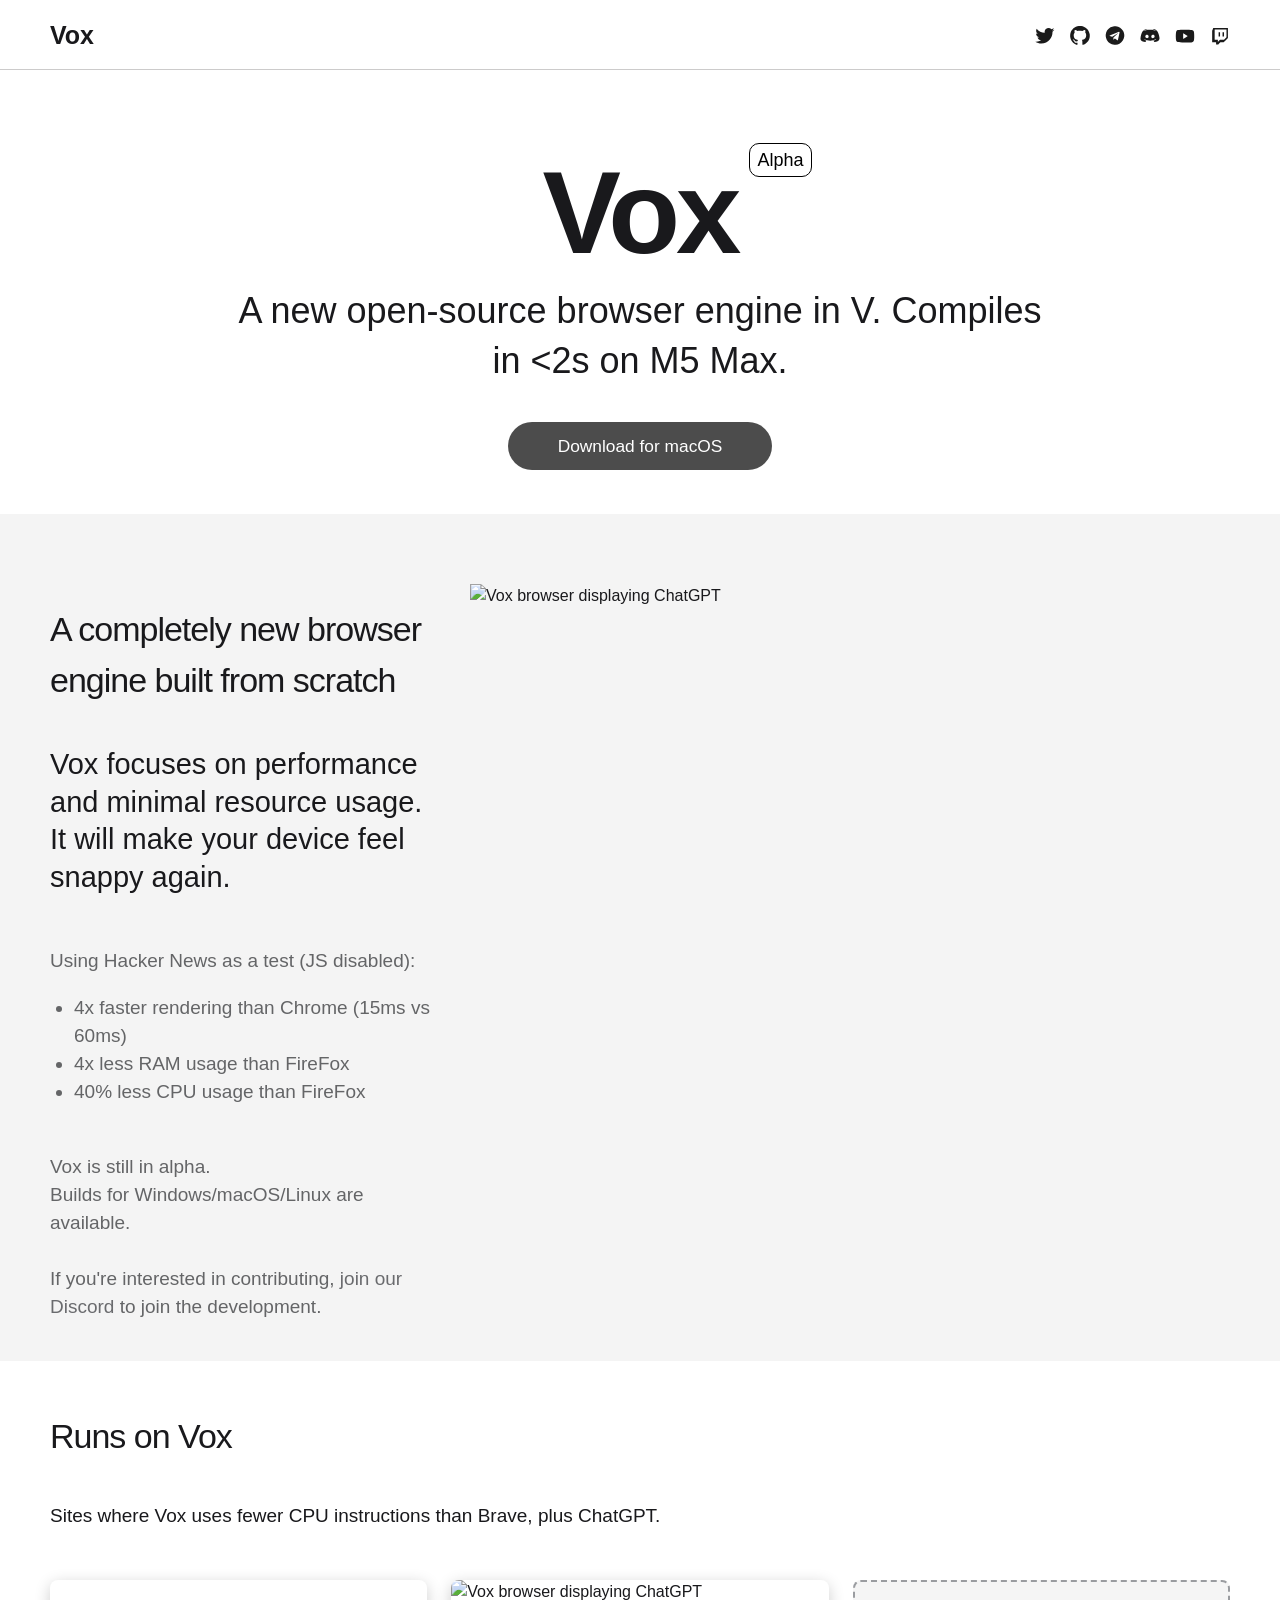
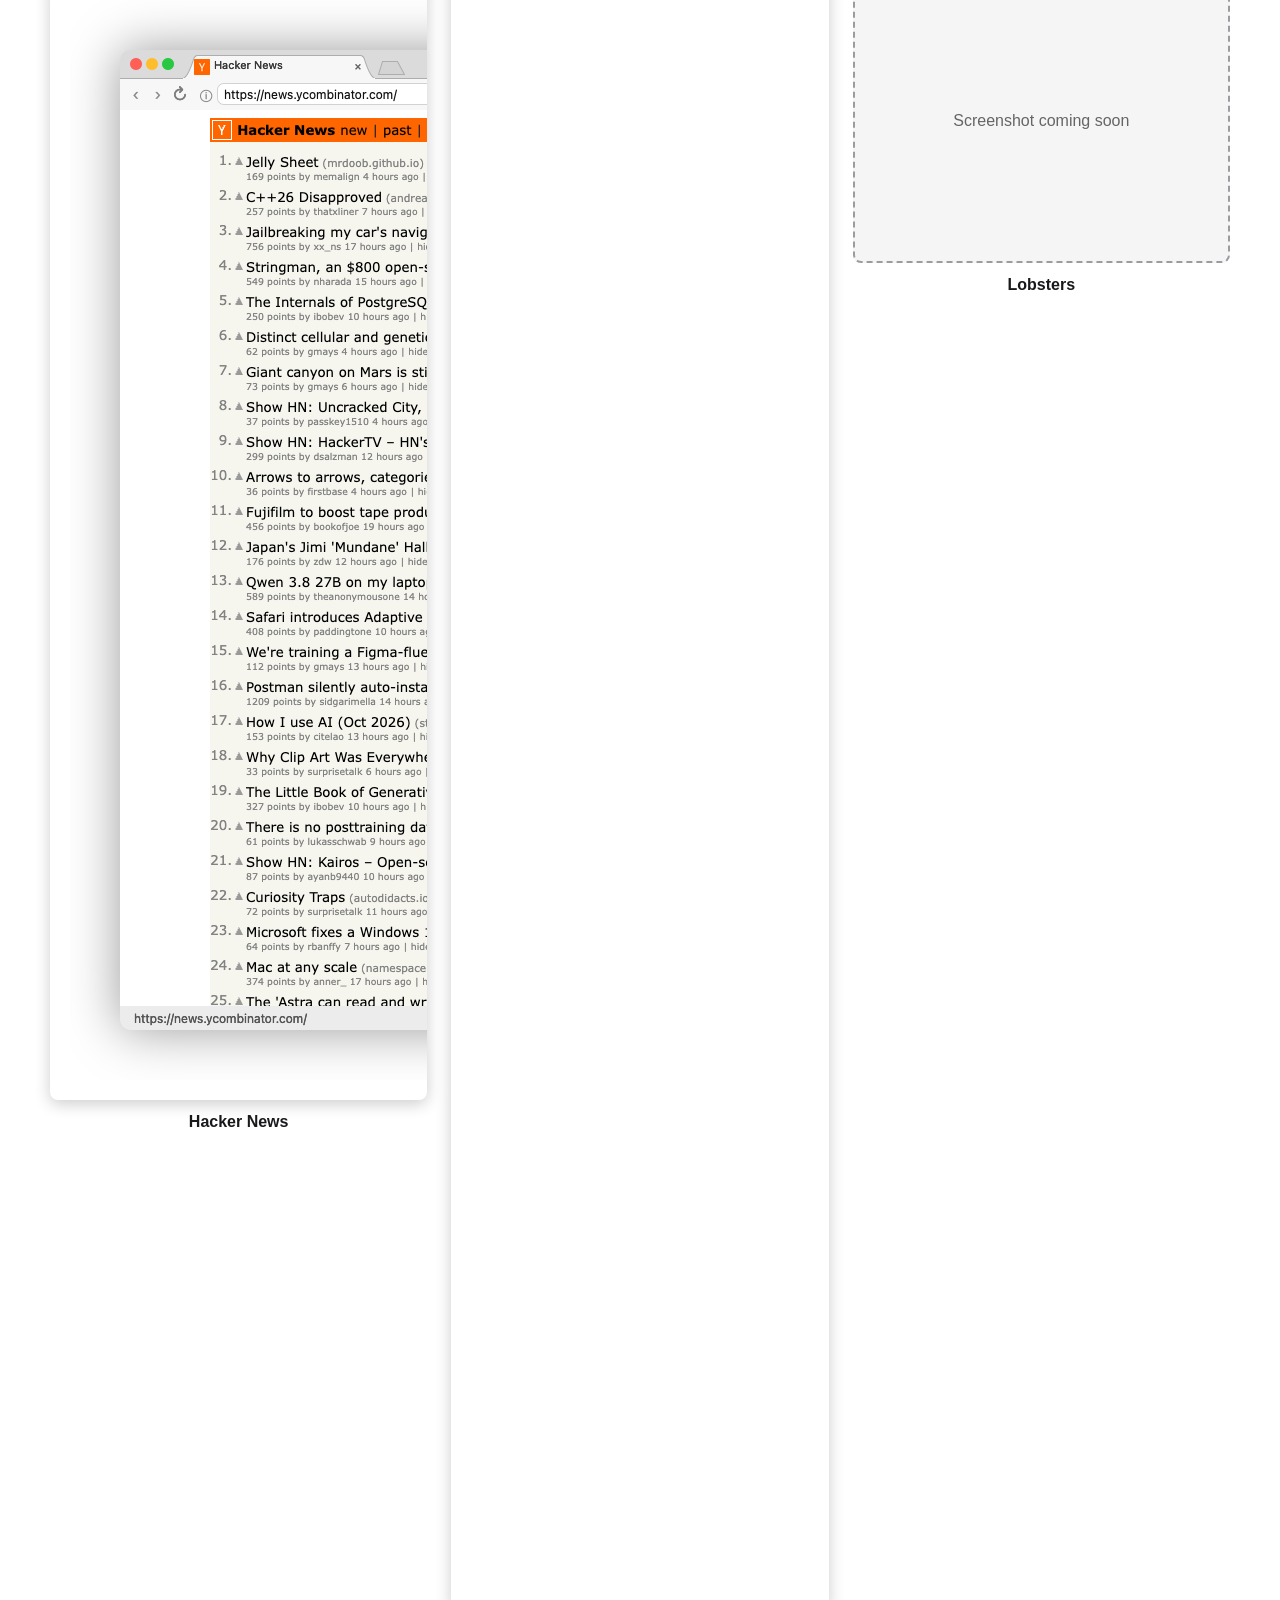
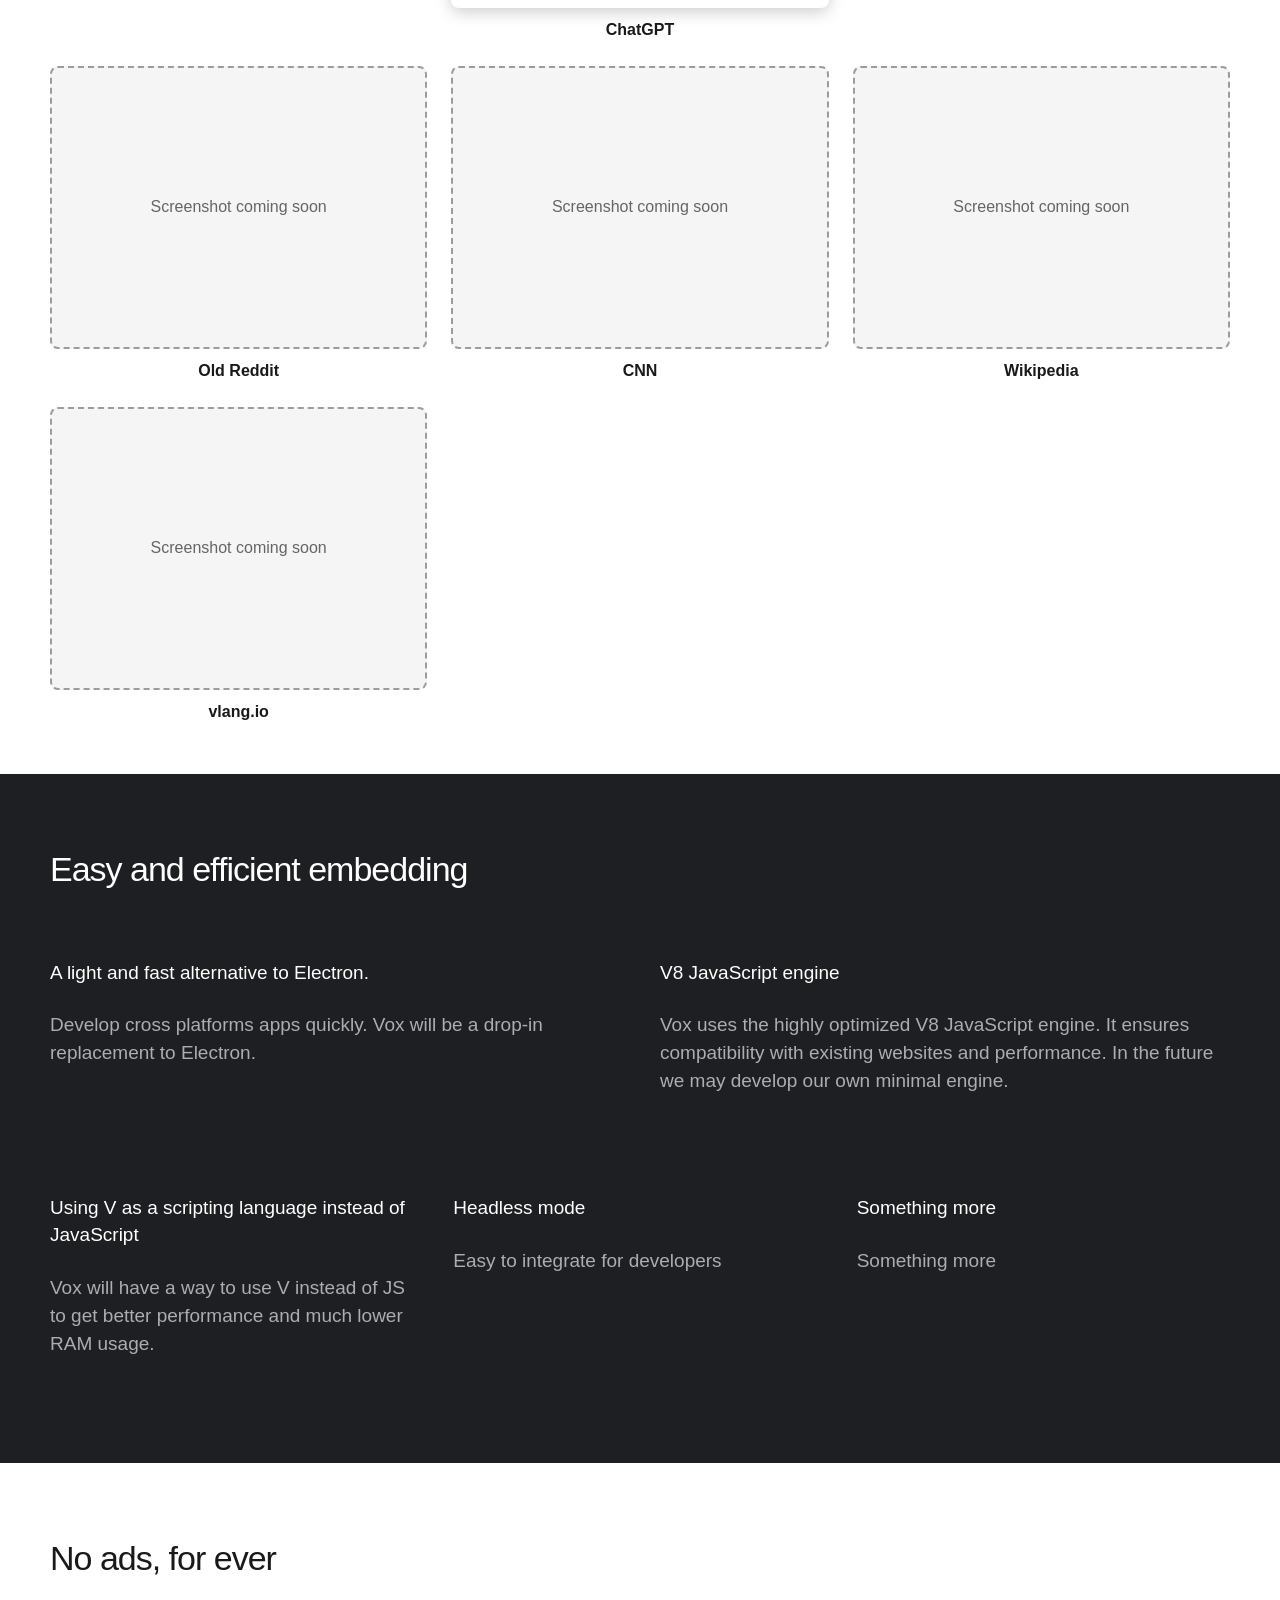
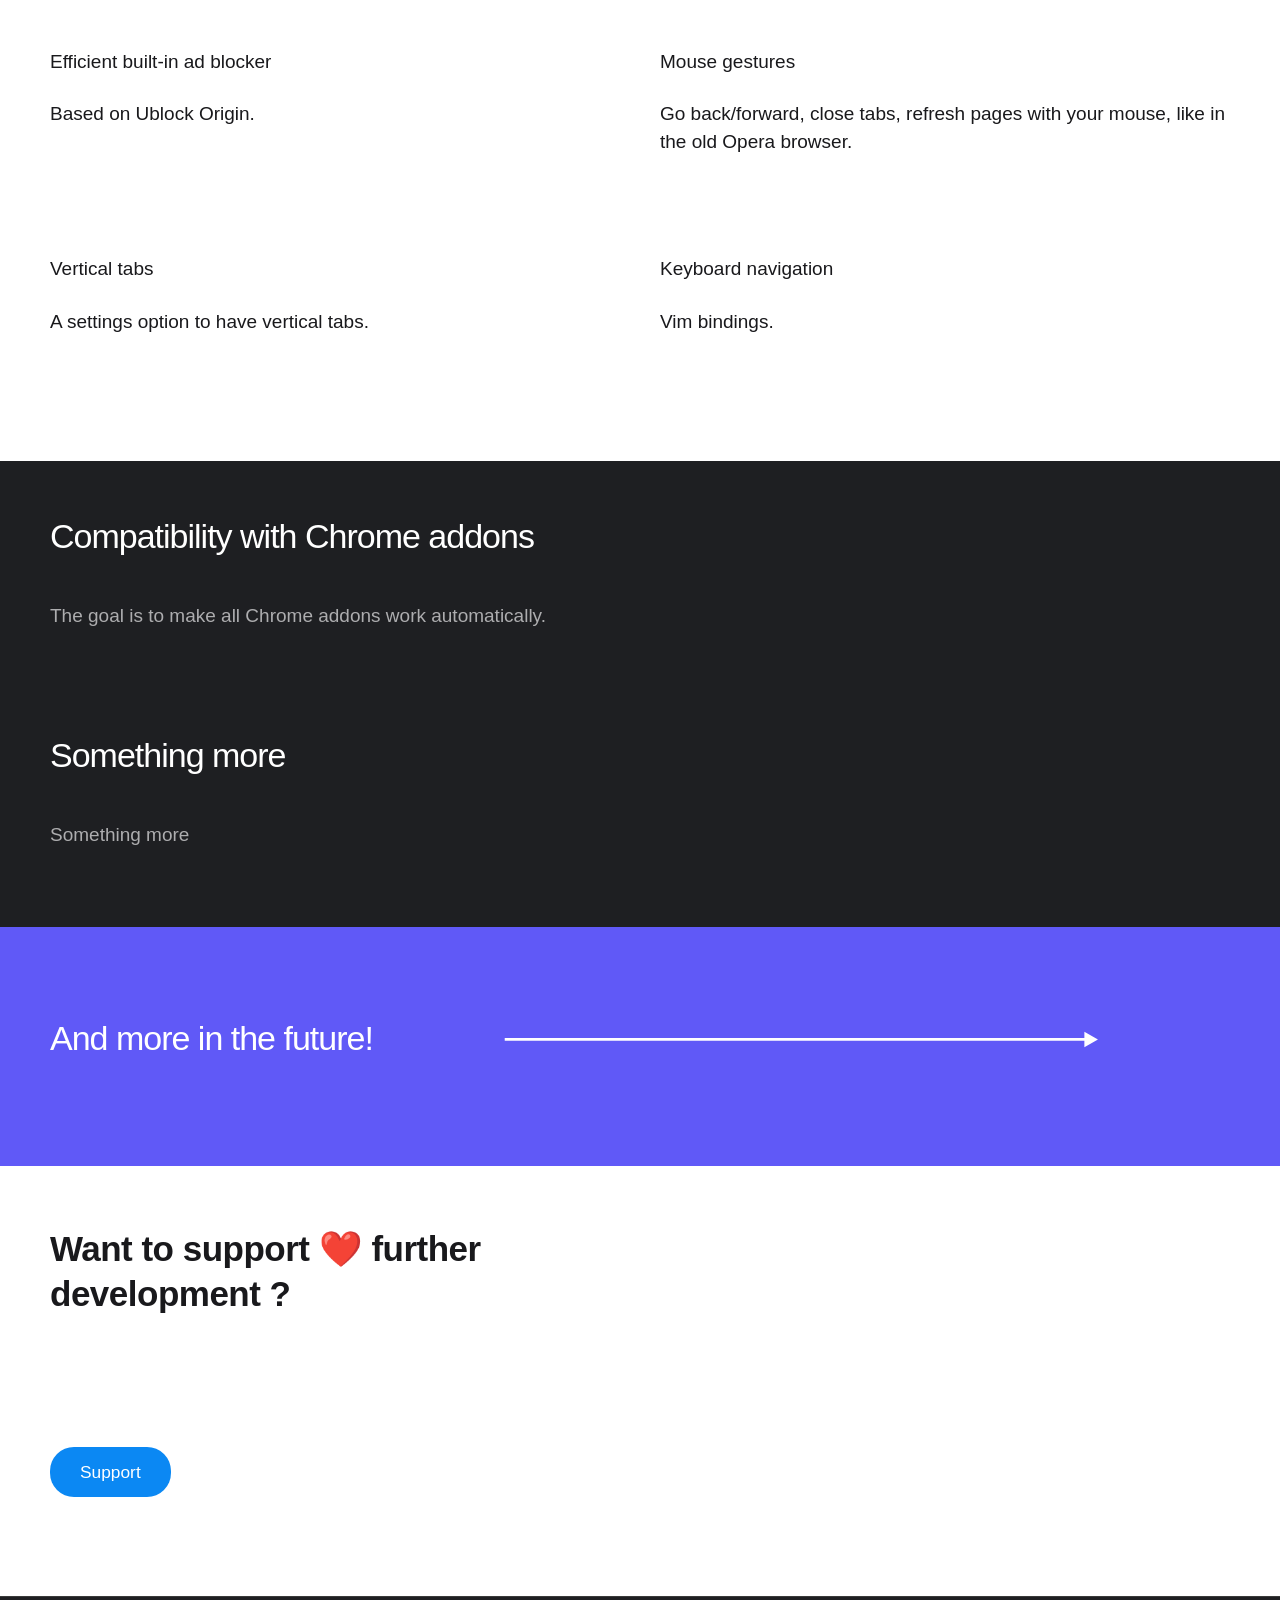
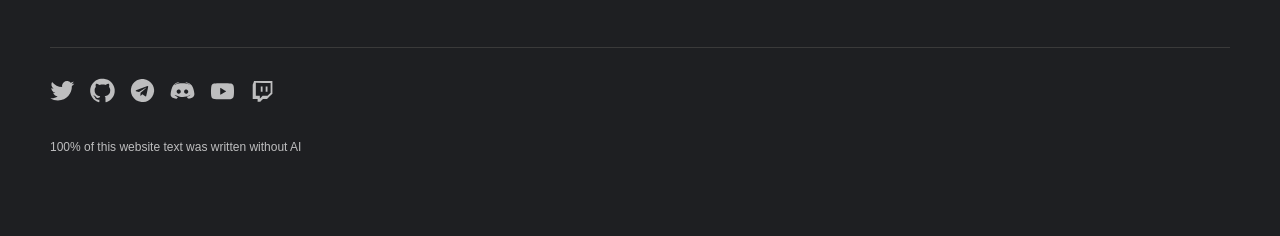
==== commit cc8ef793: "/version" ====
--- a/index.html
+++ b/index.html
@@ -5,7 +5,9 @@
 
     <meta property="og:title" content="Vox Browser">
     <meta property="og:description" content="Upcoming open-source browser engine in V">
-    <meta property="og:image" content="https://vox-browser.org/assets/screen1.png">
+    <meta property="og:image" content="https://vox-browser.org/assets/vox-social-preview.png?v=1">
+    <meta property="og:image:width" content="1733">
+    <meta property="og:image:height" content="908">
     <meta property="og:type" content="website">
     <meta property="og:url" content="https://vox-browser.org/">
     <meta name="description" content="Vox: Upcoming open-source browser engine in V">
@@ -13,8 +15,8 @@
     <meta name="twitter:card" content="summary_large_image">
     <meta name="twitter:title" content="Vox Browser">
     <meta name="twitter:description" content="Upcoming open-source browser engine in V">
-    <meta name="twitter:image:src" content="https://vox-browser.org/assets/screen1.png">
-    <meta name="twitter:image" content="https://vox-browser.org/assets/screen1.png">
+    <meta name="twitter:image:src" content="https://vox-browser.org/assets/vox-social-preview.png?v=1">
+    <meta name="twitter:image" content="https://vox-browser.org/assets/vox-social-preview.png?v=1">
 
     <title>Vox: Upcoming open-source browser engine in V</title>
 
@@ -82,10 +84,13 @@
                 Vox
             </span>
         </h1>
-        <p class="first-page__description">Upcoming open-source browser engine in V</p>
+        <p class="first-page__description">A new open-source browser engine in V. Compiles in <2s on M5 Max.</p>
         <div class="first-page__download-block">
-            <a href="https://github.com/vlang/vox-browser/releases/download/0.0.1/vox_windows_x64.zip" target="_blank" rel="noopener noreferrer" class="first-page__download-button inner-link">Download for Windows</a>
-            <a href="https://github.com/vlang/vox-browser/releases/download/0.0.1/vox_macos_arm64.zip" target="_blank" rel="noopener noreferrer" class="first-page__download-button inner-link">Download for macOS arm</a>
+<!--
+         <a href="https://github.com/vlang/vox-browser/releases/download/0.0.1/vox_windows_x64.zip" target="_blank" rel="noopener noreferrer" class="first-page__download-button inner-link">Download for Windows</a>
+-->
+            <a href="https://github.com/vlang/vox-browser/releases/download/0.0.1/vox_macos_arm64.zip" target="_blank" rel="noopener noreferrer" class="first-page__download-button inner-link">Download for macOS</a>
+
 
         </div>
     </div>
@@ -105,21 +110,58 @@
             <div class="chapter__text" style="color: #646567; margin-bottom:0">
 				Using Hacker News as a test (JS disabled):
 				<ul>
-				<li>20x faster rendering than Chrome (3ms vs 60ms)</li>
+				<li>4x faster rendering than Chrome (15ms vs 60ms)</li>
 				<li>4x less RAM usage than FireFox</li>
 				<li>40% less CPU usage than FireFox</li>
 				</ul>
 
                 <br>
 
-                Vox is still in alpha. <br>Builds for Windows/macOS/Linux are available. <br>Source code release in 2024.
+                Vox is still in alpha. <br>Builds for Windows/macOS/Linux are available.
 				<br><br>
 				If you're interested in contributing, <a href='https://discord.gg/vlang' target="_blank" rel="noopener noreferrer">join our Discord</a> to join the development.
             </div>
         </div>
         <div class="chapter__image-col with-big-title">
 
-            <img class="full-height" src="/assets/screen1.png?v=20261104d" width="1252" height="1120" alt="Vox browser displaying Hacker News" loading="lazy">
+            <img class="full-height" src="/assets/hero-chatgpt.png?v=1" width="2078" height="1628" alt="Vox browser displaying ChatGPT" loading="lazy">
+        </div>
+    </div>
+</div>
+
+<div class="chapter light runs-on-vox">
+    <div class="chapter_inner">
+        <h2 class="chapter__big-title">Runs on Vox</h2>
+        <p class="chapter__text">Sites where Vox uses fewer CPU instructions than Brave, plus ChatGPT.</p>
+        <div class="runs-on-vox__grid">
+            <figure class="runs-on-vox__item">
+                <img src="/assets/screen1.png?v=20261104d" width="1252" height="1120" alt="Vox browser displaying Hacker News" loading="lazy">
+                <figcaption>Hacker News</figcaption>
+            </figure>
+            <figure class="runs-on-vox__item">
+                <img src="/assets/hero-chatgpt.png?v=1" width="2078" height="1628" alt="Vox browser displaying ChatGPT" loading="lazy">
+                <figcaption>ChatGPT</figcaption>
+            </figure>
+            <figure class="runs-on-vox__item">
+                <div class="runs-on-vox__placeholder" role="img" aria-label="Lobsters screenshot coming soon">Screenshot coming soon</div>
+                <figcaption>Lobsters</figcaption>
+            </figure>
+            <figure class="runs-on-vox__item">
+                <div class="runs-on-vox__placeholder" role="img" aria-label="Old Reddit screenshot coming soon">Screenshot coming soon</div>
+                <figcaption>Old Reddit</figcaption>
+            </figure>
+            <figure class="runs-on-vox__item">
+                <div class="runs-on-vox__placeholder" role="img" aria-label="CNN screenshot coming soon">Screenshot coming soon</div>
+                <figcaption>CNN</figcaption>
+            </figure>
+            <figure class="runs-on-vox__item">
+                <div class="runs-on-vox__placeholder" role="img" aria-label="Wikipedia screenshot coming soon">Screenshot coming soon</div>
+                <figcaption>Wikipedia</figcaption>
+            </figure>
+            <figure class="runs-on-vox__item">
+                <div class="runs-on-vox__placeholder" role="img" aria-label="vlang.io screenshot coming soon">Screenshot coming soon</div>
+                <figcaption>vlang.io</figcaption>
+            </figure>
         </div>
     </div>
 </div>
--- a/assets/style.css
+++ b/assets/style.css
@@ -2044,3 +2044,9 @@
   .chapter.two-column-layout .chapter_inner .chapter__image-col { display: block; margin-top: 24px; }
   .first-page .first-page__inner { padding-right: 25px; }
 }
+.runs-on-vox .runs-on-vox__grid { display: grid; grid-template-columns: repeat(auto-fill, minmax(280px, 1fr)); gap: 24px; margin-top: 32px; }
+.runs-on-vox__item { margin: 0; }
+.runs-on-vox__item img, .runs-on-vox__placeholder { display: block; width: 100%; aspect-ratio: 4 / 3; object-fit: cover; object-position: top left; border-radius: 8px; box-sizing: border-box; }
+.runs-on-vox__item img { box-shadow: 0 4px 16px rgba(0, 0, 0, 0.2); }
+.runs-on-vox__placeholder { display: flex; align-items: center; justify-content: center; border: 2px dashed #9a9ca0; color: #646567; background: rgba(0, 0, 0, 0.04); }
+.runs-on-vox__item figcaption { margin-top: 10px; font-weight: 600; text-align: center; }
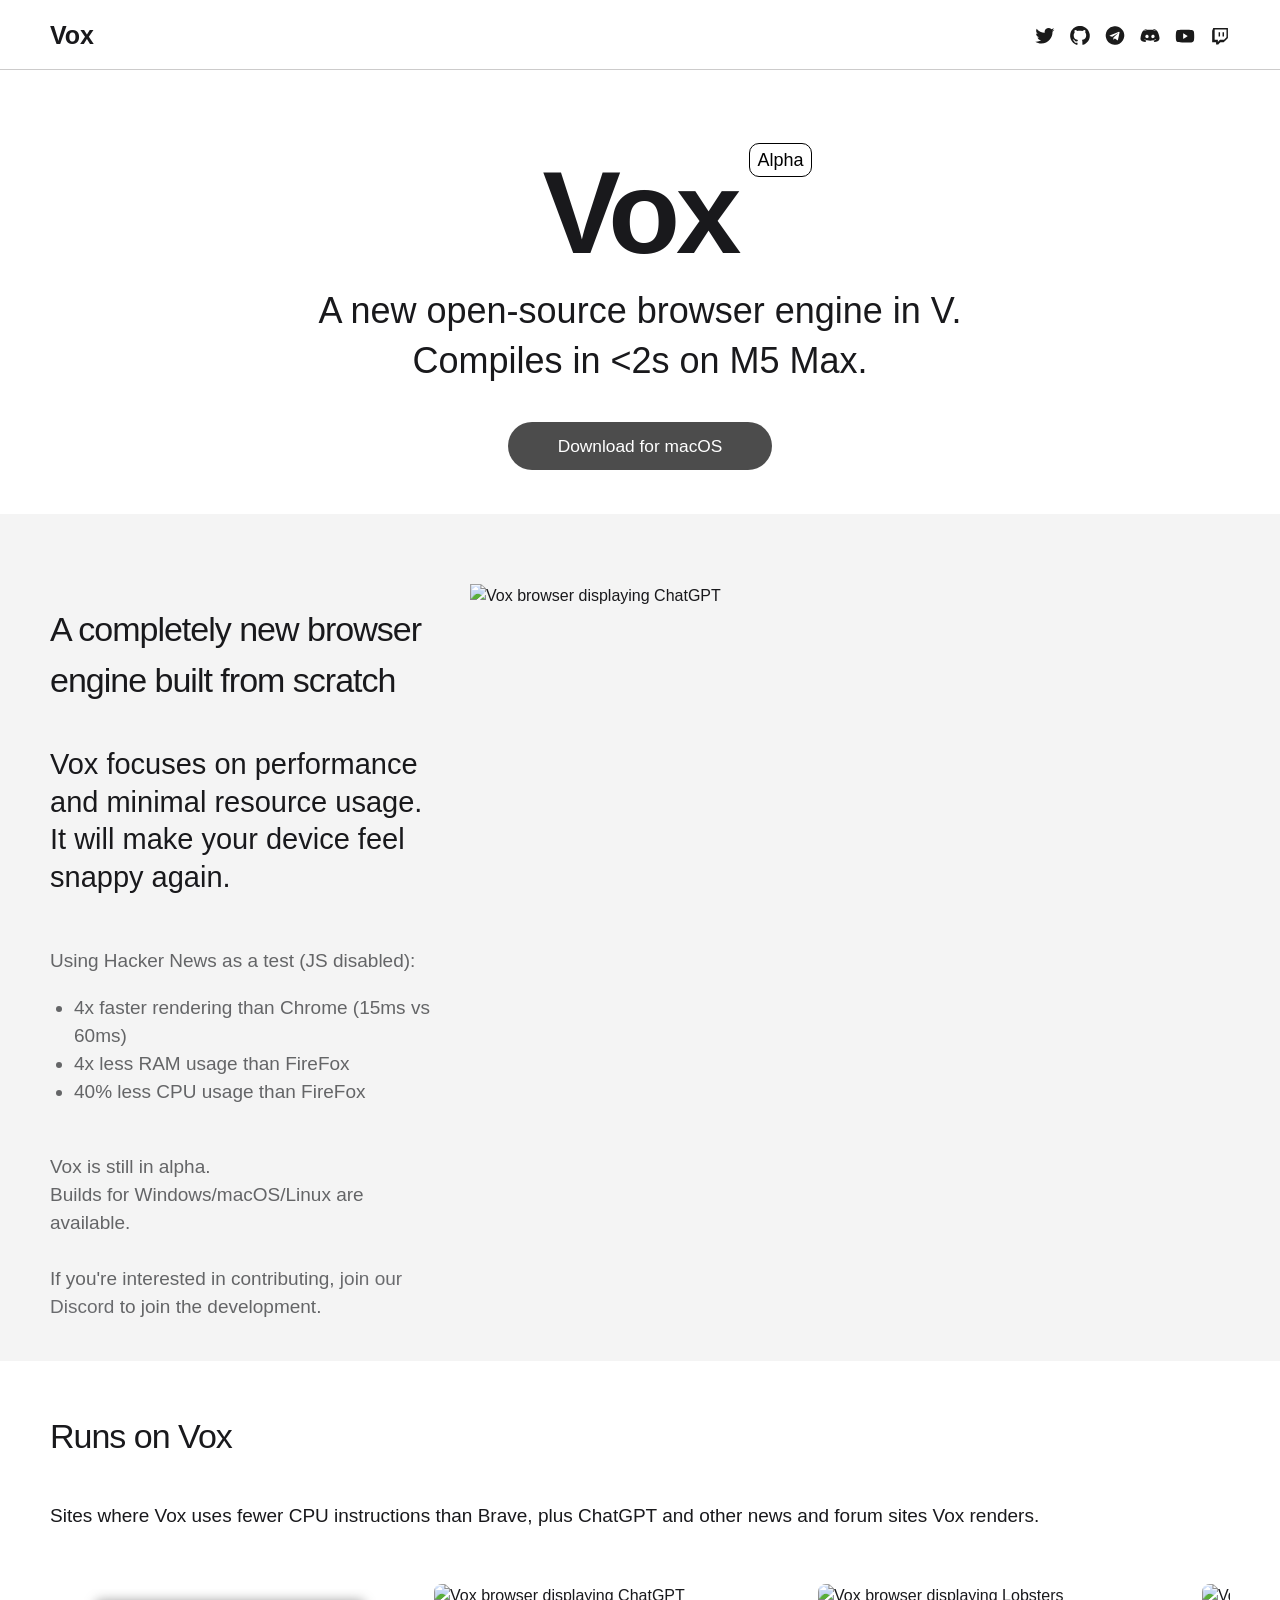
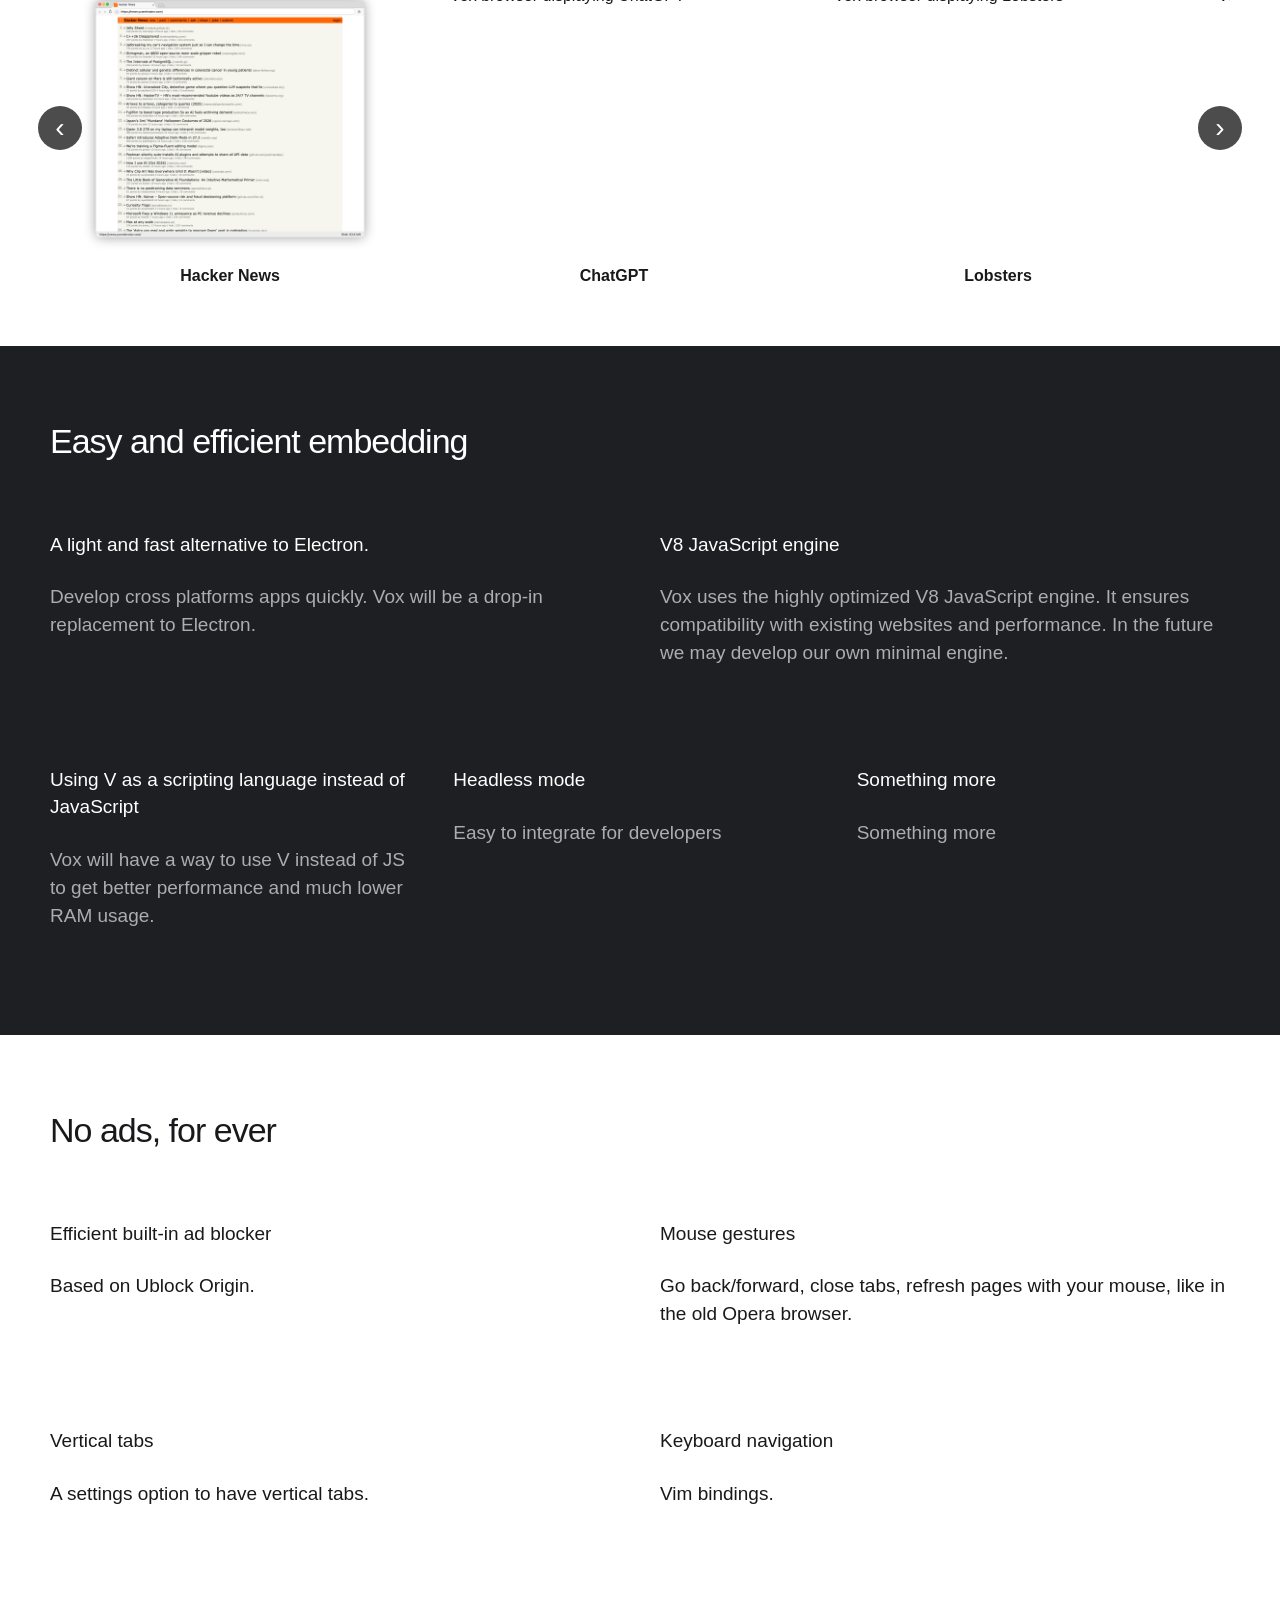
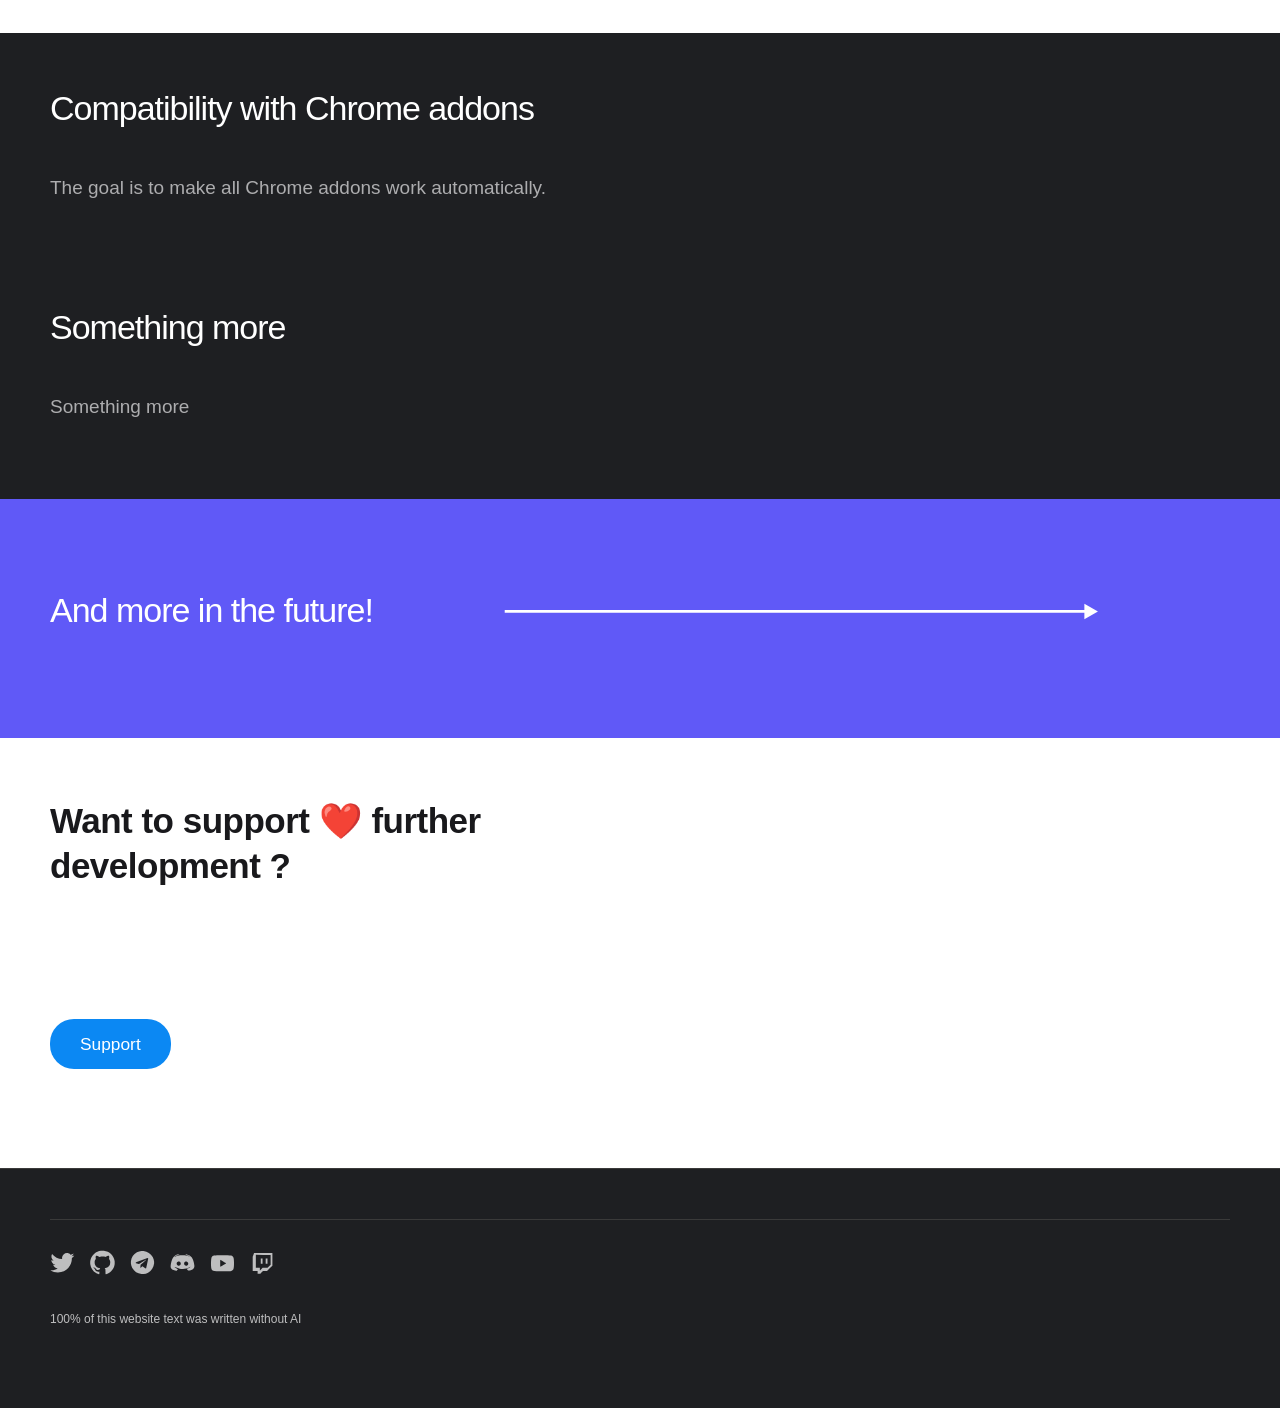
==== commit 6154b5f6: "minor fixes" ====
--- a/index.html
+++ b/index.html
@@ -21,7 +21,7 @@
     <title>Vox: Upcoming open-source browser engine in V</title>
 
     <link rel="icon" type="image/svg+xml" href="/assets/favicon.svg">
-    <link rel="stylesheet" href="/assets/style.css">
+    <link rel="stylesheet" href="/assets/style.css?v=20261106b">
 </head>
 <body>
 
@@ -36,7 +36,7 @@
                         <path d="M21.8532 7.92968C21.8678 8.14015 21.8678 8.35063 21.8678 8.56305C21.8678 15.0354 16.9353 22.5001 7.91614 22.5001V22.4962C5.25184 22.5001 2.64289 21.7377 0.399994 20.3003C0.787404 20.3468 1.17676 20.3701 1.56708 20.3711C3.77503 20.373 5.91986 19.633 7.65689 18.2702C5.55867 18.2304 3.71871 16.8638 3.07594 14.8686C3.81095 15.0102 4.56829 14.9811 5.28971 14.7842C3.00215 14.3225 1.35638 12.3148 1.35638 9.98304V9.92096C2.03799 10.3002 2.80116 10.5107 3.58181 10.534C1.42726 9.09554 0.76313 6.23228 2.06421 3.99367C4.55373 7.05382 8.22684 8.91417 12.1699 9.11106C11.7747 7.40979 12.3146 5.62704 13.5884 4.43111C15.5634 2.57659 18.6694 2.67164 20.5259 4.64352C21.624 4.42723 22.6766 4.0247 23.6397 3.45438C23.2737 4.58824 22.5076 5.55139 21.4842 6.16342C22.4562 6.04897 23.4057 5.78902 24.3 5.39232C23.6417 6.37778 22.8125 7.23617 21.8532 7.92968Z" fill="black"></path>
                     </svg>
                 </a>
-                <a href="https://github.com/vlang/vox-browser" target="_blank" rel="noopener noreferrer" aria-label="Official Vox GitHub">
+                <a href="https://github.com/vox-browser/vox" target="_blank" rel="noopener noreferrer" aria-label="Official Vox GitHub">
                     <svg width="25" height="25" viewBox="0 0 25 25" fill="none" xmlns="http://www.w3.org/2000/svg">
                         <g>
                             <path d="M10.9576 0.764845C5.95105 1.36966 1.77496 4.99374 0.555728 9.78905C0.272522 10.9123 0.20052 11.4979 0.20052 12.7171C0.19572 13.3363 0.224521 13.9603 0.262922 14.2292C0.781334 17.9876 2.83578 21.0981 6.08065 23.0662C7.06948 23.6614 8.37991 24.2134 8.81672 24.2134C9.03272 24.2134 9.08072 24.1942 9.22473 24.0502C9.33033 23.9446 9.38793 23.839 9.39273 23.7478C9.40233 23.5558 9.37833 21.5973 9.37353 21.5925C9.36873 21.5877 9.17193 21.6165 8.93192 21.6549C8.41351 21.7365 7.62149 21.7125 7.20388 21.5973C6.65187 21.4533 6.23426 21.2181 5.86465 20.8389C5.55744 20.5365 5.47584 20.4069 5.17343 19.7973C4.77502 18.9861 4.51102 18.6261 4.06941 18.3188C3.38779 17.8388 3.27739 17.6276 3.6518 17.498C3.8006 17.45 3.91101 17.4452 4.14621 17.4836C4.79903 17.5892 5.38944 18.0068 5.85025 18.6885C6.42626 19.5429 6.90147 19.8741 7.71749 19.9893C8.0919 20.0421 8.60551 19.9845 9.08552 19.8405C9.42633 19.7349 9.42633 19.7349 9.55593 19.2117C9.64234 18.8757 9.87754 18.4292 10.0887 18.2084L10.2087 18.0836L9.90634 18.05C9.41193 17.9924 8.49991 17.786 8.0535 17.6276C7.24708 17.3444 6.72867 17.0372 6.15746 16.49C5.09183 15.4724 4.59262 13.9939 4.65022 12.0211C4.66942 11.3443 4.69342 11.1667 4.79903 10.7971C4.97183 10.2163 5.22144 9.72665 5.58624 9.24664C5.81665 8.93943 5.87425 8.83383 5.84065 8.76663C5.73985 8.57462 5.64384 7.96021 5.64384 7.5138C5.64384 7.00019 5.73025 6.46257 5.88385 5.99216C6.00385 5.64176 6.06625 5.61775 6.57987 5.68976C7.23268 5.78096 8.1639 6.16497 9.00872 6.69298C9.34953 6.90898 9.39273 6.92338 9.54153 6.88018C9.94474 6.76498 11.0248 6.59698 11.7016 6.54898C12.796 6.46737 14.284 6.59698 15.2393 6.85618L15.4985 6.92819L15.9353 6.65938C16.7753 6.14097 17.6537 5.78096 18.3113 5.68496C18.8297 5.61296 18.8729 5.63696 19.0074 6.06417C19.0698 6.26577 19.1466 6.59698 19.1802 6.80338C19.2618 7.29779 19.2186 8.20981 19.0986 8.58902L19.0074 8.87703L19.2282 9.14584C19.9482 10.0435 20.2458 10.9507 20.241 12.2419C20.2362 15.4628 18.7817 17.3012 15.7769 17.9012C15.4697 17.9588 15.0953 18.026 14.9417 18.0452L14.6633 18.0788L14.8313 18.2612C15.0377 18.4916 15.2537 18.9093 15.3689 19.2981C15.4409 19.5429 15.4553 19.8837 15.4793 21.7173C15.5033 23.3206 15.5225 23.8822 15.5705 23.959C15.6521 24.1078 15.8729 24.2134 16.0889 24.2134C16.5353 24.2134 18.2633 23.431 19.2522 22.7877C20.0442 22.2645 20.6874 21.7365 21.3402 21.0645C23.1882 19.1685 24.2923 16.8932 24.6571 14.2292C24.7531 13.5379 24.7387 11.7955 24.6331 11.0851C23.8075 5.61295 19.4442 1.41286 13.9096 0.764845C13.1704 0.678443 11.6824 0.678443 10.9576 0.764845Z" fill="black"></path>
@@ -52,7 +52,7 @@
 
                     </svg>
                 </a>
-                <a href="https://discord.gg/vlang" target="_blank" rel="noopener noreferrer" aria-label="Official V Discord">
+                <a href="https://discord.gg/SfDWsF7FNr" target="_blank" rel="noopener noreferrer" aria-label="Official Vox Discord">
                     <svg width="25" height="25" viewBox="0 0 25 25" fill="none" xmlns="http://www.w3.org/2000/svg">
                         <path d="M8.61707 4.35447C6.51257 4.53936 4.50595 5.68678 3.15733 7.47588C2.02079 8.98764 0.764617 13.251 0.606915 16.1277C0.509031 17.9386 1.4498 19.2056 3.52168 20.0431C4.45157 20.4183 5.60443 20.6684 6.40925 20.663L6.70834 20.6576L7.27933 19.9506C7.59473 19.5591 7.88294 19.1947 7.92101 19.1404C7.98083 19.0534 7.9482 19.0316 7.56754 18.8957C6.5887 18.5531 5.62074 17.9603 4.96818 17.3132C4.73979 17.0848 4.56033 16.889 4.57665 16.8782C4.58752 16.8673 4.81592 16.9543 5.08238 17.0794C6.09385 17.547 7.7198 18.118 8.94335 18.4334C11.6352 19.1295 14.0496 19.1567 16.388 18.515C17.5245 18.205 18.7589 17.6721 19.8574 17.0195C20.113 16.8727 20.3414 16.7476 20.3686 16.7476C20.4501 16.7476 19.7486 17.422 19.3408 17.7265C18.8568 18.0908 17.9378 18.5694 17.3015 18.7923C17.0514 18.8793 16.8502 18.9663 16.8502 18.9881C16.8502 19.0099 17.1003 19.3361 17.4103 19.7168C17.7148 20.092 17.9922 20.44 18.0302 20.489C18.0846 20.5542 18.1934 20.5651 18.6556 20.5379C20.4012 20.44 22.4404 19.6461 23.3649 18.7053C24.2132 17.8461 24.5177 16.8401 24.36 15.4425C24.0066 12.3809 22.9244 8.95501 21.8477 7.50307C20.6078 5.82273 18.8622 4.76232 16.7958 4.4306C16.0236 4.31097 15.8659 4.32184 15.6865 4.50673L15.5396 4.659L15.8007 4.72969C16.7197 4.97984 18.449 5.72484 19.3136 6.24689C19.7595 6.51879 20.548 7.06803 20.4882 7.06803C20.4664 7.06803 20.2598 6.98102 20.026 6.87226C18.2967 6.07831 16.4369 5.55083 14.4847 5.28981C13.5874 5.17561 11.1185 5.15929 10.2702 5.26262C8.32342 5.50732 6.4745 5.99674 4.97906 6.66562C4.19599 7.01365 4.24493 6.99733 4.33738 6.88314C4.47876 6.71456 5.54461 6.03481 6.13191 5.74116C6.44731 5.57802 6.99111 5.33875 7.33371 5.2028C7.94276 4.95809 9.21525 4.56655 9.38927 4.56655C9.45452 4.56655 9.44365 4.53936 9.34576 4.4306C9.27507 4.35447 9.1935 4.30009 9.16087 4.30009C9.12824 4.30553 8.88353 4.32728 8.61707 4.35447ZM9.15543 11.5598C10.0092 11.7773 10.5965 12.4244 10.7596 13.3054C11.0098 14.7084 9.69923 16.0516 8.35061 15.7688C7.03462 15.4969 6.29505 14.0993 6.78447 12.8214C7.05637 12.1145 7.91013 11.5054 8.66601 11.4782C8.75846 11.4728 8.98142 11.5109 9.15543 11.5598ZM16.9916 11.6849C17.4756 11.9078 17.791 12.2232 18.0357 12.7127C18.226 13.1042 18.2369 13.1531 18.2369 13.6426C18.2314 14.2951 18.1009 14.6649 17.7148 15.0836C17.3885 15.4425 17.0786 15.6329 16.6272 15.7471C15.2514 16.1005 13.8702 14.7519 14.1258 13.3108C14.24 12.6637 14.5934 12.1254 15.1155 11.8154C15.7463 11.4402 16.3716 11.3967 16.9916 11.6849Z" fill="black"></path>
                     </svg>
@@ -84,12 +84,12 @@
                 Vox
             </span>
         </h1>
-        <p class="first-page__description">A new open-source browser engine in V. Compiles in <2s on M5 Max.</p>
+        <p class="first-page__description">A new open-source browser engine in V.<br>Compiles in <2s on M5 Max.</p>
         <div class="first-page__download-block">
 <!--
          <a href="https://github.com/vlang/vox-browser/releases/download/0.0.1/vox_windows_x64.zip" target="_blank" rel="noopener noreferrer" class="first-page__download-button inner-link">Download for Windows</a>
 -->
-            <a href="https://github.com/vlang/vox-browser/releases/download/0.0.1/vox_macos_arm64.zip" target="_blank" rel="noopener noreferrer" class="first-page__download-button inner-link">Download for macOS</a>
+            <a href="https://github.com/vox-browser/vox/releases/download/0.1.0/Vox-0.1-arm64.dmg" target="_blank" rel="noopener noreferrer" class="first-page__download-button inner-link">Download for macOS</a>
 
 
         </div>
@@ -132,8 +132,10 @@
 <div class="chapter light runs-on-vox">
     <div class="chapter_inner">
         <h2 class="chapter__big-title">Runs on Vox</h2>
-        <p class="chapter__text">Sites where Vox uses fewer CPU instructions than Brave, plus ChatGPT.</p>
-        <div class="runs-on-vox__grid">
+        <p class="chapter__text">Sites where Vox uses fewer CPU instructions than Brave, plus ChatGPT and other news and forum sites Vox renders.</p>
+        <div class="runs-on-vox__carousel" aria-roledescription="carousel" aria-label="Sites running on Vox">
+            <button type="button" class="runs-on-vox__nav runs-on-vox__nav--prev" aria-label="Previous">&#8249;</button>
+            <div class="runs-on-vox__grid" tabindex="0">
             <figure class="runs-on-vox__item">
                 <img src="/assets/screen1.png?v=20261104d" width="1252" height="1120" alt="Vox browser displaying Hacker News" loading="lazy">
                 <figcaption>Hacker News</figcaption>
@@ -143,25 +145,67 @@
                 <figcaption>ChatGPT</figcaption>
             </figure>
             <figure class="runs-on-vox__item">
-                <div class="runs-on-vox__placeholder" role="img" aria-label="Lobsters screenshot coming soon">Screenshot coming soon</div>
+                <img src="/assets/runs-lobsters.png?v=1" width="800" height="684" alt="Vox browser displaying Lobsters" loading="lazy">
                 <figcaption>Lobsters</figcaption>
             </figure>
             <figure class="runs-on-vox__item">
-                <div class="runs-on-vox__placeholder" role="img" aria-label="Old Reddit screenshot coming soon">Screenshot coming soon</div>
+                <img src="/assets/runs-old-reddit.png?v=1" width="800" height="684" alt="Vox browser displaying Old Reddit" loading="lazy">
                 <figcaption>Old Reddit</figcaption>
             </figure>
             <figure class="runs-on-vox__item">
-                <div class="runs-on-vox__placeholder" role="img" aria-label="CNN screenshot coming soon">Screenshot coming soon</div>
+                <img src="/assets/runs-cnn.png?v=1" width="800" height="684" alt="Vox browser displaying CNN" loading="lazy">
                 <figcaption>CNN</figcaption>
             </figure>
             <figure class="runs-on-vox__item">
-                <div class="runs-on-vox__placeholder" role="img" aria-label="Wikipedia screenshot coming soon">Screenshot coming soon</div>
+                <img src="/assets/runs-wikipedia.png?v=1" width="800" height="684" alt="Vox browser displaying Wikipedia" loading="lazy">
                 <figcaption>Wikipedia</figcaption>
             </figure>
             <figure class="runs-on-vox__item">
-                <div class="runs-on-vox__placeholder" role="img" aria-label="vlang.io screenshot coming soon">Screenshot coming soon</div>
+                <img src="/assets/runs-vlang.png?v=1" width="800" height="684" alt="Vox browser displaying vlang.io" loading="lazy">
                 <figcaption>vlang.io</figcaption>
             </figure>
+            <figure class="runs-on-vox__item">
+                <img src="/assets/runs-slashdot.png?v=1" width="800" height="684" alt="Vox browser displaying Slashdot" loading="lazy">
+                <figcaption>Slashdot</figcaption>
+            </figure>
+            <figure class="runs-on-vox__item">
+                <img src="/assets/runs-bbc.png?v=1" width="800" height="684" alt="Vox browser displaying BBC News" loading="lazy">
+                <figcaption>BBC News</figcaption>
+            </figure>
+            <figure class="runs-on-vox__item">
+                <img src="/assets/runs-guardian.png?v=1" width="800" height="684" alt="Vox browser displaying The Guardian" loading="lazy">
+                <figcaption>The Guardian</figcaption>
+            </figure>
+            <figure class="runs-on-vox__item">
+                <img src="/assets/runs-verge.png?v=1" width="800" height="684" alt="Vox browser displaying The Verge" loading="lazy">
+                <figcaption>The Verge</figcaption>
+            </figure>
+            <figure class="runs-on-vox__item">
+                <img src="/assets/runs-pikabu.png?v=1" width="800" height="684" alt="Vox browser displaying Pikabu" loading="lazy">
+                <figcaption>Pikabu</figcaption>
+            </figure>
+            <figure class="runs-on-vox__item">
+                <img src="/assets/runs-techcrunch.png?v=1" width="800" height="684" alt="Vox browser displaying TechCrunch" loading="lazy">
+                <figcaption>TechCrunch</figcaption>
+            </figure>
+            <figure class="runs-on-vox__item">
+                <img src="/assets/runs-engadget.png?v=1" width="800" height="684" alt="Vox browser displaying Engadget" loading="lazy">
+                <figcaption>Engadget</figcaption>
+            </figure>
+            <figure class="runs-on-vox__item">
+                <img src="/assets/runs-register.png?v=1" width="800" height="684" alt="Vox browser displaying The Register" loading="lazy">
+                <figcaption>The Register</figcaption>
+            </figure>
+            <figure class="runs-on-vox__item">
+                <img src="/assets/runs-slate.png?v=1" width="800" height="684" alt="Vox browser displaying Slate" loading="lazy">
+                <figcaption>Slate</figcaption>
+            </figure>
+            <figure class="runs-on-vox__item">
+                <img src="/assets/runs-discord.png?v=1" width="800" height="684" alt="Vox browser displaying Discord" loading="lazy">
+                <figcaption>Discord</figcaption>
+            </figure>
+            </div>
+            <button type="button" class="runs-on-vox__nav runs-on-vox__nav--next" aria-label="Next">&#8250;</button>
         </div>
     </div>
 </div>
@@ -385,6 +429,23 @@
     </div>
 </div>
 
+<script>
+(function () {
+    var carousel = document.querySelector('.runs-on-vox__carousel');
+    if (!carousel) return;
+    var track = carousel.querySelector('.runs-on-vox__grid');
+    function step(dir) {
+        var item = track.querySelector('.runs-on-vox__item');
+        track.scrollBy({ left: dir * (item.offsetWidth + 24), behavior: 'smooth' });
+    }
+    carousel.querySelector('.runs-on-vox__nav--prev').addEventListener('click', function () { step(-1); });
+    carousel.querySelector('.runs-on-vox__nav--next').addEventListener('click', function () { step(1); });
+    track.addEventListener('keydown', function (e) {
+        if (e.key === 'ArrowLeft') { step(-1); e.preventDefault(); }
+        if (e.key === 'ArrowRight') { step(1); e.preventDefault(); }
+    });
+})();
+</script>
 </main>
 <footer class="underline" itemscope="" itemtype="http://schema.org/WPFooter">
     <div class="footer-container">
--- a/assets/style.css
+++ b/assets/style.css
@@ -2044,9 +2044,15 @@
   .chapter.two-column-layout .chapter_inner .chapter__image-col { display: block; margin-top: 24px; }
   .first-page .first-page__inner { padding-right: 25px; }
 }
-.runs-on-vox .runs-on-vox__grid { display: grid; grid-template-columns: repeat(auto-fill, minmax(280px, 1fr)); gap: 24px; margin-top: 32px; }
+.runs-on-vox__carousel { position: relative; margin-top: 32px; }
+.runs-on-vox .runs-on-vox__grid { display: flex; gap: 24px; overflow-x: auto; scroll-snap-type: x mandatory; scrollbar-width: none; padding: 4px 0 8px; }
+.runs-on-vox .runs-on-vox__grid::-webkit-scrollbar { display: none; }
+.runs-on-vox__item { flex: 0 0 min(360px, 80%); scroll-snap-align: start; }
+.runs-on-vox__nav { position: absolute; top: 40%; z-index: 2; width: 44px; height: 44px; border: 0; border-radius: 50%; background: rgba(0, 0, 0, 0.7); color: #fff; font-size: 28px; line-height: 1; cursor: pointer; }
+.runs-on-vox__nav:hover { background: #000; }
+.runs-on-vox__nav--prev { left: -12px; }
+.runs-on-vox__nav--next { right: -12px; }
+.runs-on-vox__item img, .runs-on-vox__placeholder { display: block; width: 100%; height: auto; aspect-ratio: 4 / 3; object-fit: contain; object-position: center; border-radius: 8px; box-sizing: border-box; }
+.runs-on-vox__placeholder { display: flex; align-items: center; justify-content: center; border: 2px dashed #9a9ca0; color: #646567; background: rgba(0, 0, 0, 0.04); }
 .runs-on-vox__item { margin: 0; }
-.runs-on-vox__item img, .runs-on-vox__placeholder { display: block; width: 100%; aspect-ratio: 4 / 3; object-fit: cover; object-position: top left; border-radius: 8px; box-sizing: border-box; }
-.runs-on-vox__item img { box-shadow: 0 4px 16px rgba(0, 0, 0, 0.2); }
-.runs-on-vox__placeholder { display: flex; align-items: center; justify-content: center; border: 2px dashed #9a9ca0; color: #646567; background: rgba(0, 0, 0, 0.04); }
 .runs-on-vox__item figcaption { margin-top: 10px; font-weight: 600; text-align: center; }
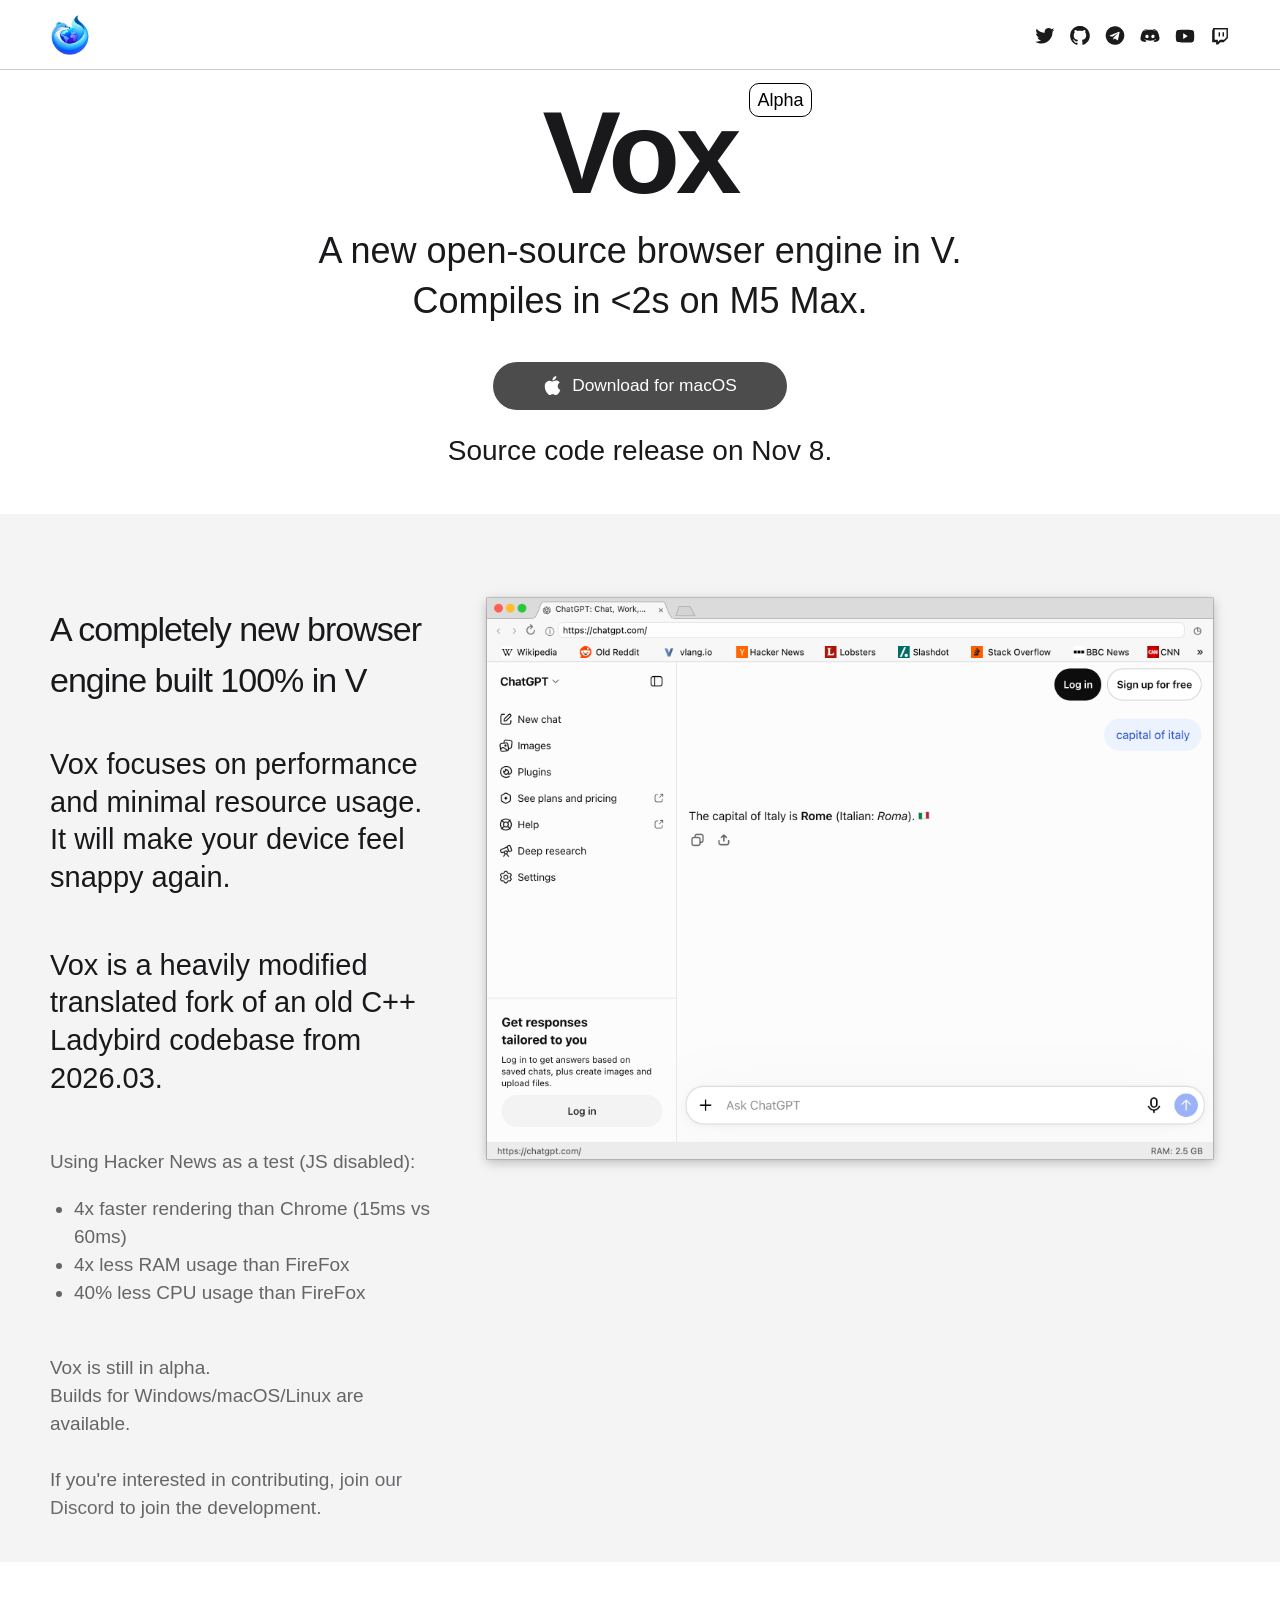
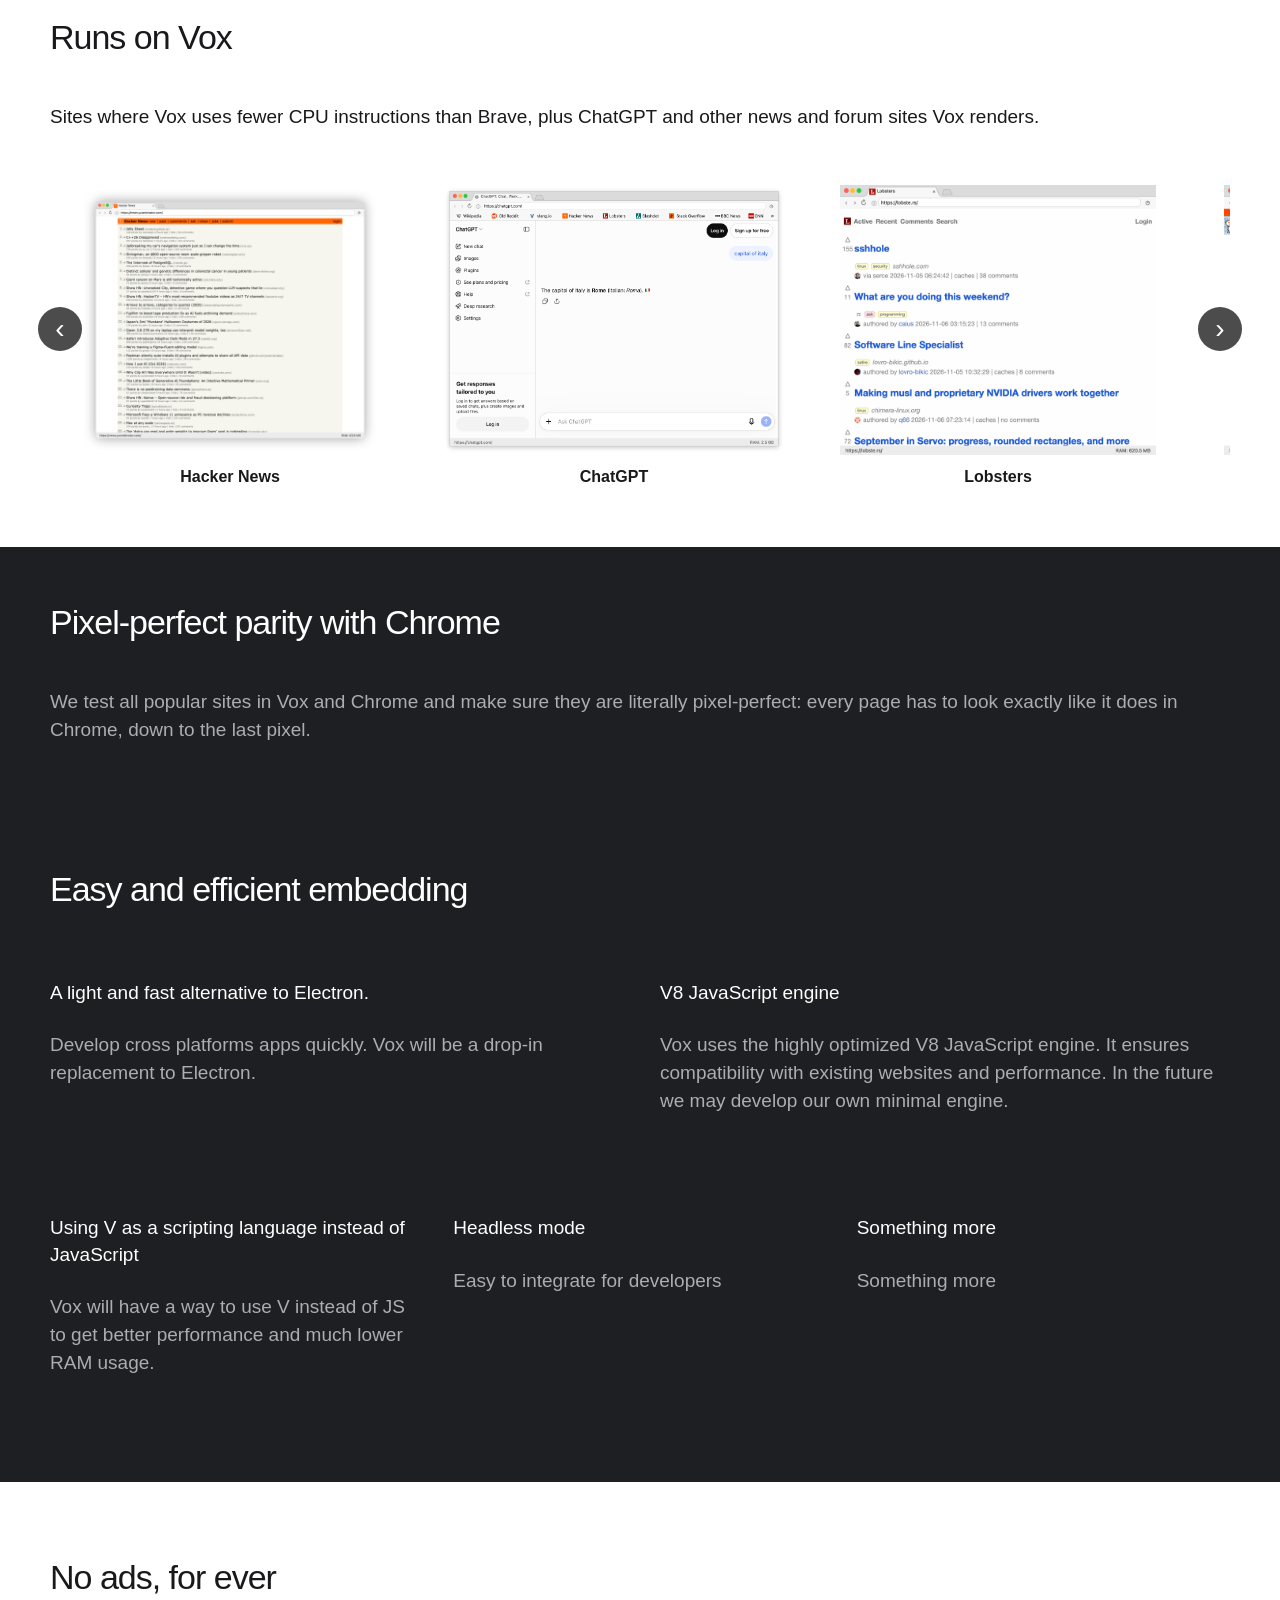
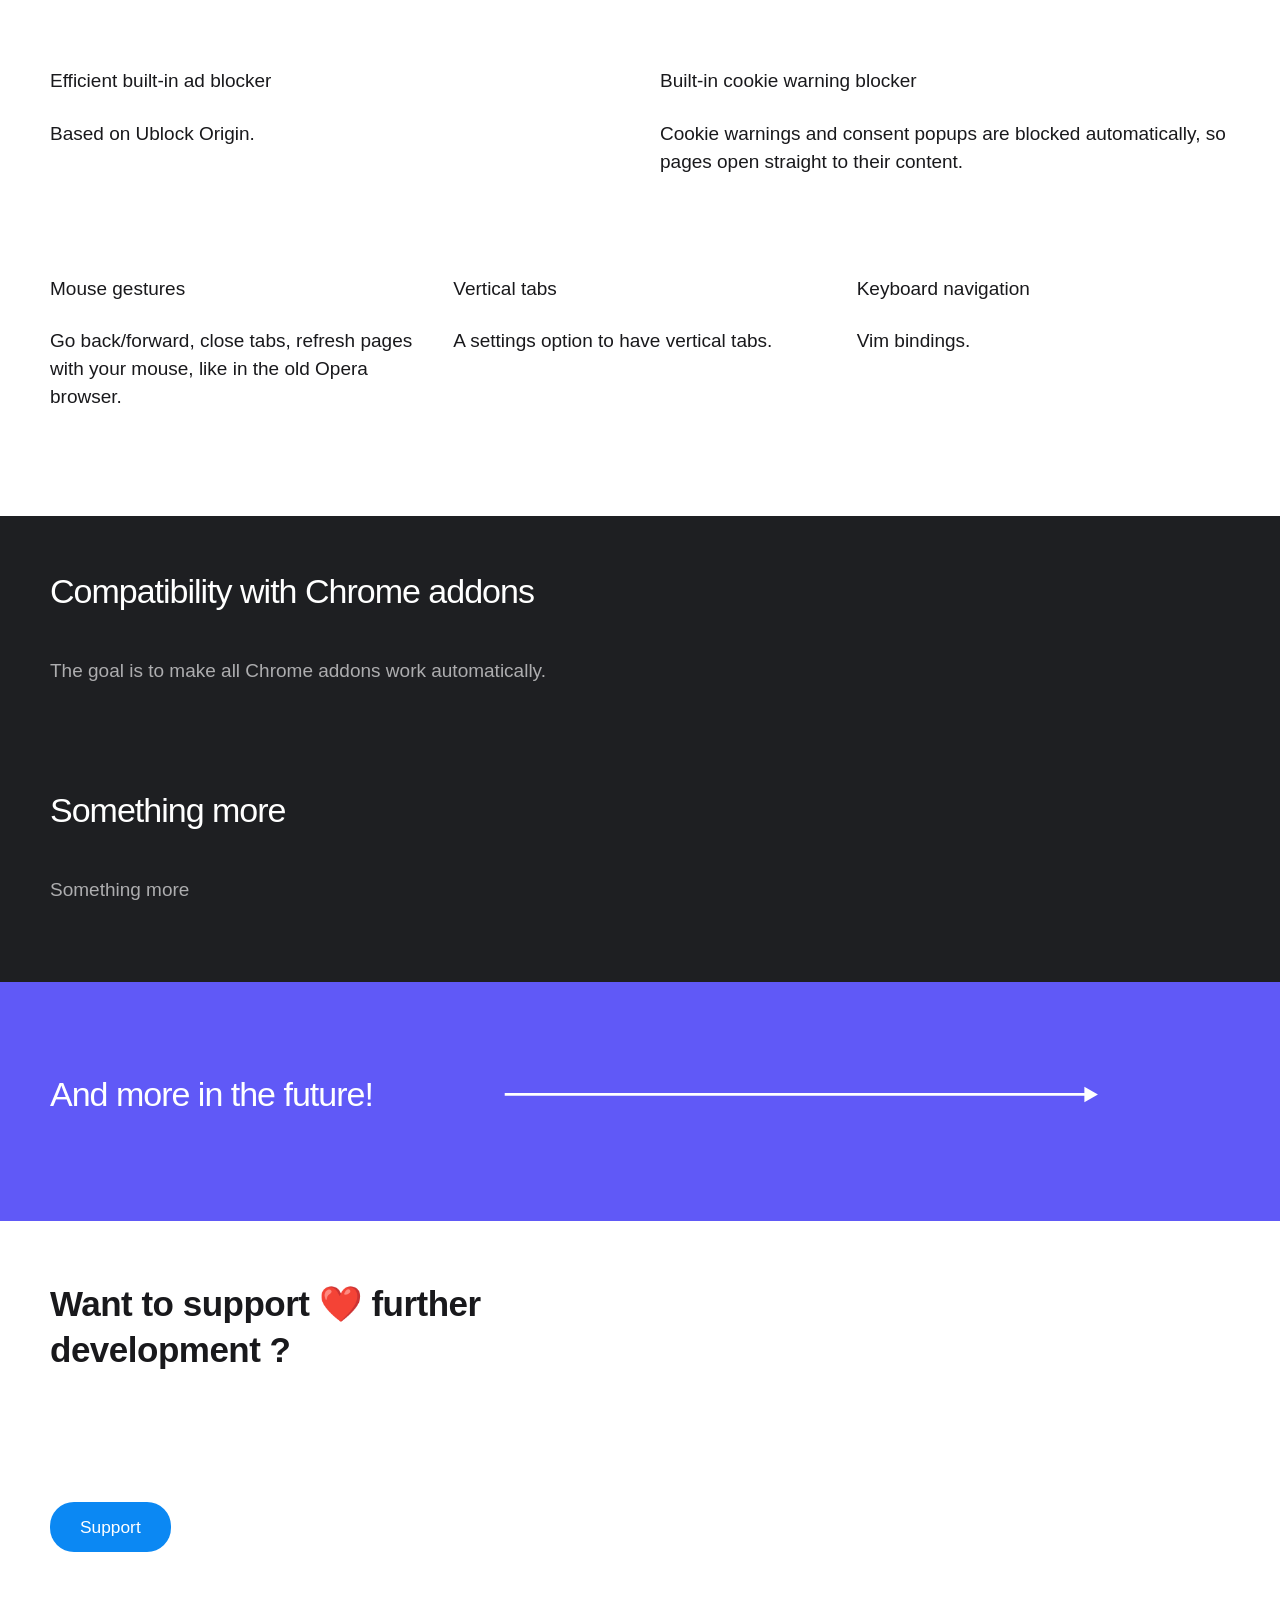
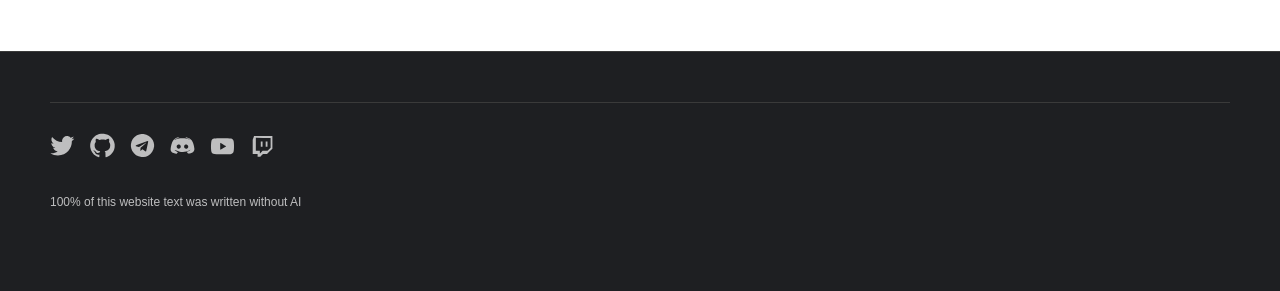
==== commit 925421bd: "Update website branding, screenshots, and published download size" ====
--- a/index.html
+++ b/index.html
@@ -20,14 +20,16 @@
 
     <title>Vox: Upcoming open-source browser engine in V</title>
 
-    <link rel="icon" type="image/svg+xml" href="/assets/favicon.svg">
-    <link rel="stylesheet" href="/assets/style.css?v=20261106b">
+    <link rel="icon" type="image/png" sizes="32x32" href="/assets/favicon-32.png?v=20261107b">
+    <link rel="icon" type="image/png" sizes="192x192" href="/assets/favicon-192.png?v=20261107b">
+    <link rel="apple-touch-icon" href="/assets/apple-touch-icon.png?v=20261107b">
+    <link rel="stylesheet" href="/assets/style.css?v=20261108a">
 </head>
 <body>
 
 <div class="sub-header">
     <div class="header__inner">
-        <a href="/" class="header__title inner-link">Vox</a>
+        <a href="/" class="header__title header__logo inner-link" aria-label="Vox home"><img src="/assets/vox-logo.png?v=20261107b" width="40" height="40" alt="Vox"></a>
         <nav class="header__navbar" aria-label="Vox community">
             <div class="social-links">
 
@@ -89,7 +91,8 @@
 <!--
          <a href="https://github.com/vlang/vox-browser/releases/download/0.0.1/vox_windows_x64.zip" target="_blank" rel="noopener noreferrer" class="first-page__download-button inner-link">Download for Windows</a>
 -->
-            <a href="https://github.com/vox-browser/vox/releases/download/0.1.0/Vox-0.1-arm64.dmg" target="_blank" rel="noopener noreferrer" class="first-page__download-button inner-link">Download for macOS</a>
+            <a href="/download/macos" target="_blank" rel="noopener noreferrer" class="first-page__download-button first-page__download-button--macos inner-link"><svg class="download-button__apple" viewBox="0 0 24 24" aria-hidden="true"><path fill="currentColor" d="M12.152 6.896c-.948 0-2.415-1.078-3.96-1.04-2.04.027-3.91 1.183-4.961 3.014-2.117 3.675-.546 9.103 1.519 12.09 1.013 1.454 2.208 3.09 3.792 3.039 1.52-.065 2.09-.987 3.935-.987 1.831 0 2.35.987 3.96.948 1.637-.026 2.676-1.48 3.676-2.948 1.156-1.688 1.636-3.325 1.662-3.415-.039-.013-3.182-1.221-3.22-4.857-.026-3.04 2.48-4.494 2.597-4.559-1.429-2.09-3.623-2.324-4.39-2.376-2-.156-3.675 1.09-4.61 1.09zM15.53 3.83c.843-1.012 1.4-2.427 1.245-3.83-1.207.052-2.662.805-3.532 1.818-.78.896-1.454 2.338-1.273 3.714 1.338.104 2.715-.688 3.559-1.701"/></svg>Download for macOS<!--dmg-size--></a>
+Source code release on Nov 8.
 
 
         </div>
@@ -100,12 +103,15 @@
     <div class="chapter_inner">
         <div class="chapter__text-col top-20">
             <h2 class="chapter__big-title">
-                A completely new browser engine built from scratch
+                A completely new browser engine built 100% in V
             </h2>
 
             <p class="chapter__text big-text">
 				Vox focuses on performance and minimal resource usage. It will make your device feel snappy again.
             </p>
+            <p class="chapter__text big-text">
+Vox is a heavily modified translated fork of an old C++ Ladybird codebase from 2026.03.
+</p>
 
             <div class="chapter__text" style="color: #646567; margin-bottom:0">
 				Using Hacker News as a test (JS disabled):
@@ -210,6 +216,21 @@
     </div>
 </div>
 
+<div class="chapter dark no-bottom-padding">
+    <div class="chapter_inner">
+        <div class="chapter__text-col">
+            <h2 class="chapter__big-title">
+                Pixel-perfect parity with Chrome
+            </h2>
+
+            <p class="chapter__text">
+				We test all popular sites in Vox and Chrome and make sure they are literally pixel-perfect:
+				every page has to look exactly like it does in Chrome, down to the last pixel.
+            </p>
+        </div>
+    </div>
+</div>
+
 <div class="chapter dark titled-block-layout">
     <div class="chapter_inner">
         <h2 class="chapter__big-title">
@@ -320,6 +341,21 @@
 
                     <div class="chapter__text-image-block-text">
                         <h2 class="chapter__small-title">
+                            Built-in cookie warning blocker
+                        </h2>
+
+                        <p class="chapter__text">
+							Cookie warnings and consent popups are blocked automatically, so pages open straight to their content.
+                        </p>
+                    </div>
+                </div>
+            </div>
+
+            <div class="chapter__three-block-row">
+                <div class="chapter__text-image-block">
+
+                    <div class="chapter__text-image-block-text">
+                        <h2 class="chapter__small-title">
                             Mouse gestures
                         </h2>
 
@@ -328,9 +364,6 @@
                         </p>
                     </div>
                 </div>
-            </div>
-
-            <div class="chapter__two-block-row">
                 <div class="chapter__text-image-block">
 
                     <div class="chapter__text-image-block-text">
--- a/assets/style.css
+++ b/assets/style.css
@@ -1178,7 +1178,7 @@
 .first-page .first-page__inner {
   display: grid;
   justify-items: center;
-  padding-top: 120px;
+  padding-top: 60px;
   max-width: 924px;
   margin-right: auto;
   margin-left: auto;
@@ -1189,7 +1189,7 @@
 }
 @media only screen and (max-width: 800px) {
   .first-page .first-page__inner {
-    padding-top: 140px;
+    padding-top: 90px;
     padding-left: 25px;
   }
 }
@@ -1294,7 +1294,9 @@
   }
 }
 .first-page .first-page__download-block a {
-  display: block;
+  display: inline-flex;
+  align-items: center;
+  justify-content: center;
   width: max-content;
   justify-self: center;
 }
@@ -2056,3 +2058,12 @@
 .runs-on-vox__placeholder { display: flex; align-items: center; justify-content: center; border: 2px dashed #9a9ca0; color: #646567; background: rgba(0, 0, 0, 0.04); }
 .runs-on-vox__item { margin: 0; }
 .runs-on-vox__item figcaption { margin-top: 10px; font-weight: 600; text-align: center; }
+.sub-header .header__logo { display: flex; align-items: center; height: 56px; }
+.sub-header .header__logo img { display: block; width: 40px; height: 40px; }
+@media only screen and (max-width: 600px) {
+  .sub-header .header__logo { height: 30px; }
+  .sub-header .header__logo img { width: 30px; height: 30px; }
+}
+.first-page .first-page__download-button--macos { display: inline-flex; align-items: center; justify-content: center; line-height: 1; }
+.first-page .download-button__apple { width: 19px; height: 19px; flex: none; margin: 0 10px 0 0; }
+.first-page .download-button__size { margin-left: 12px; color: rgba(255, 255, 255, 0.6); }
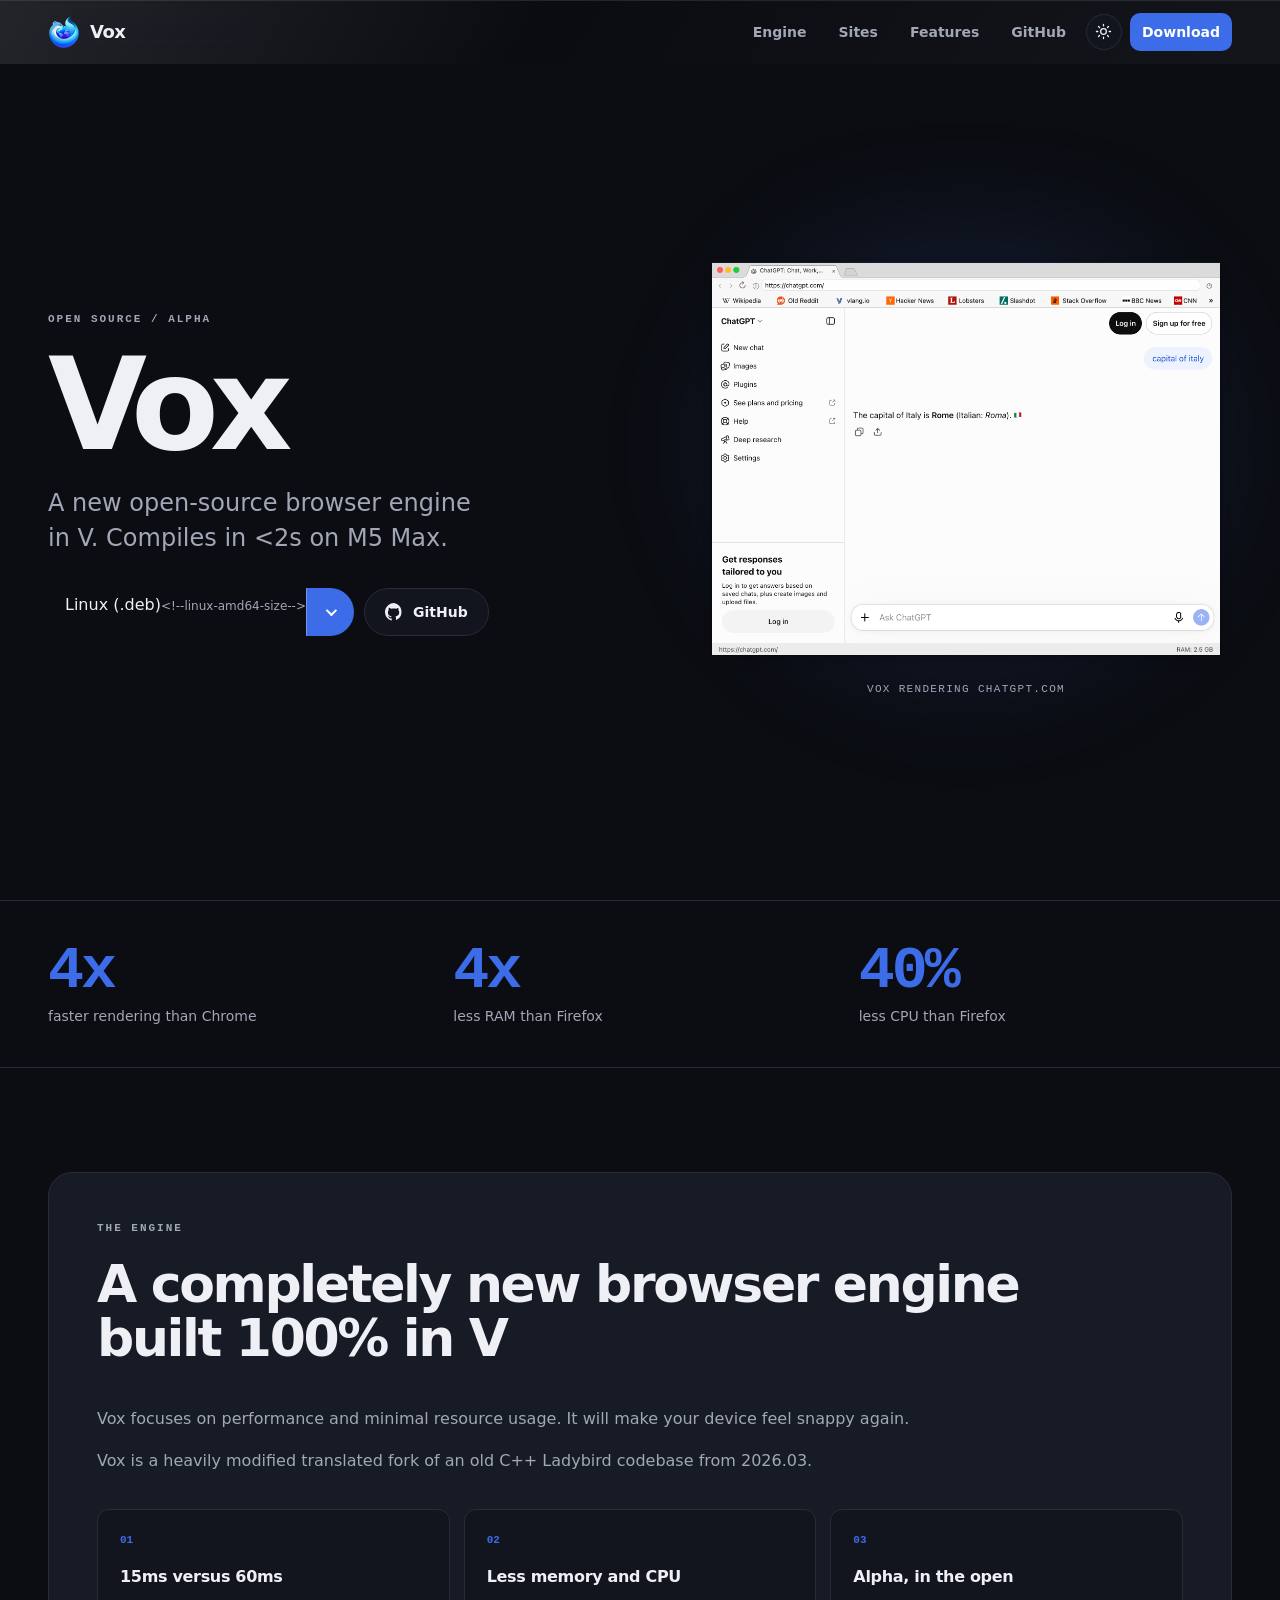
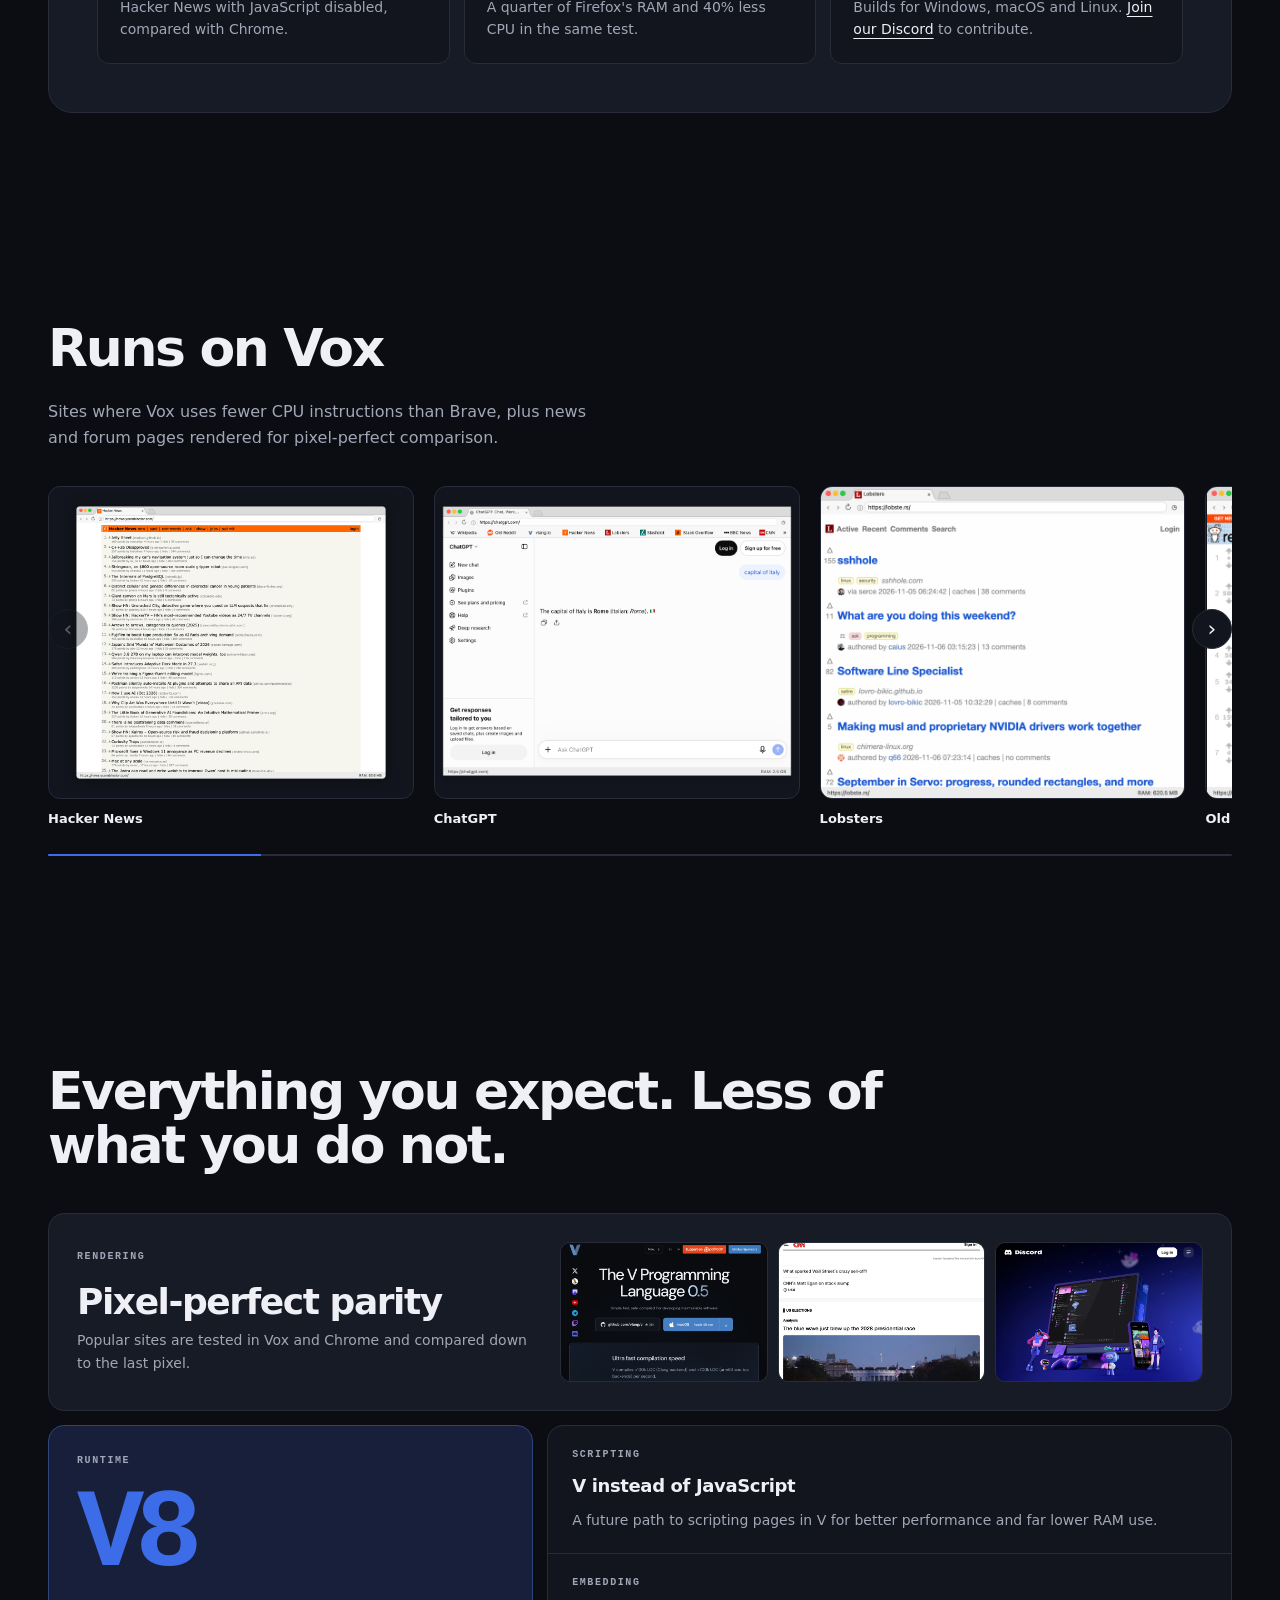
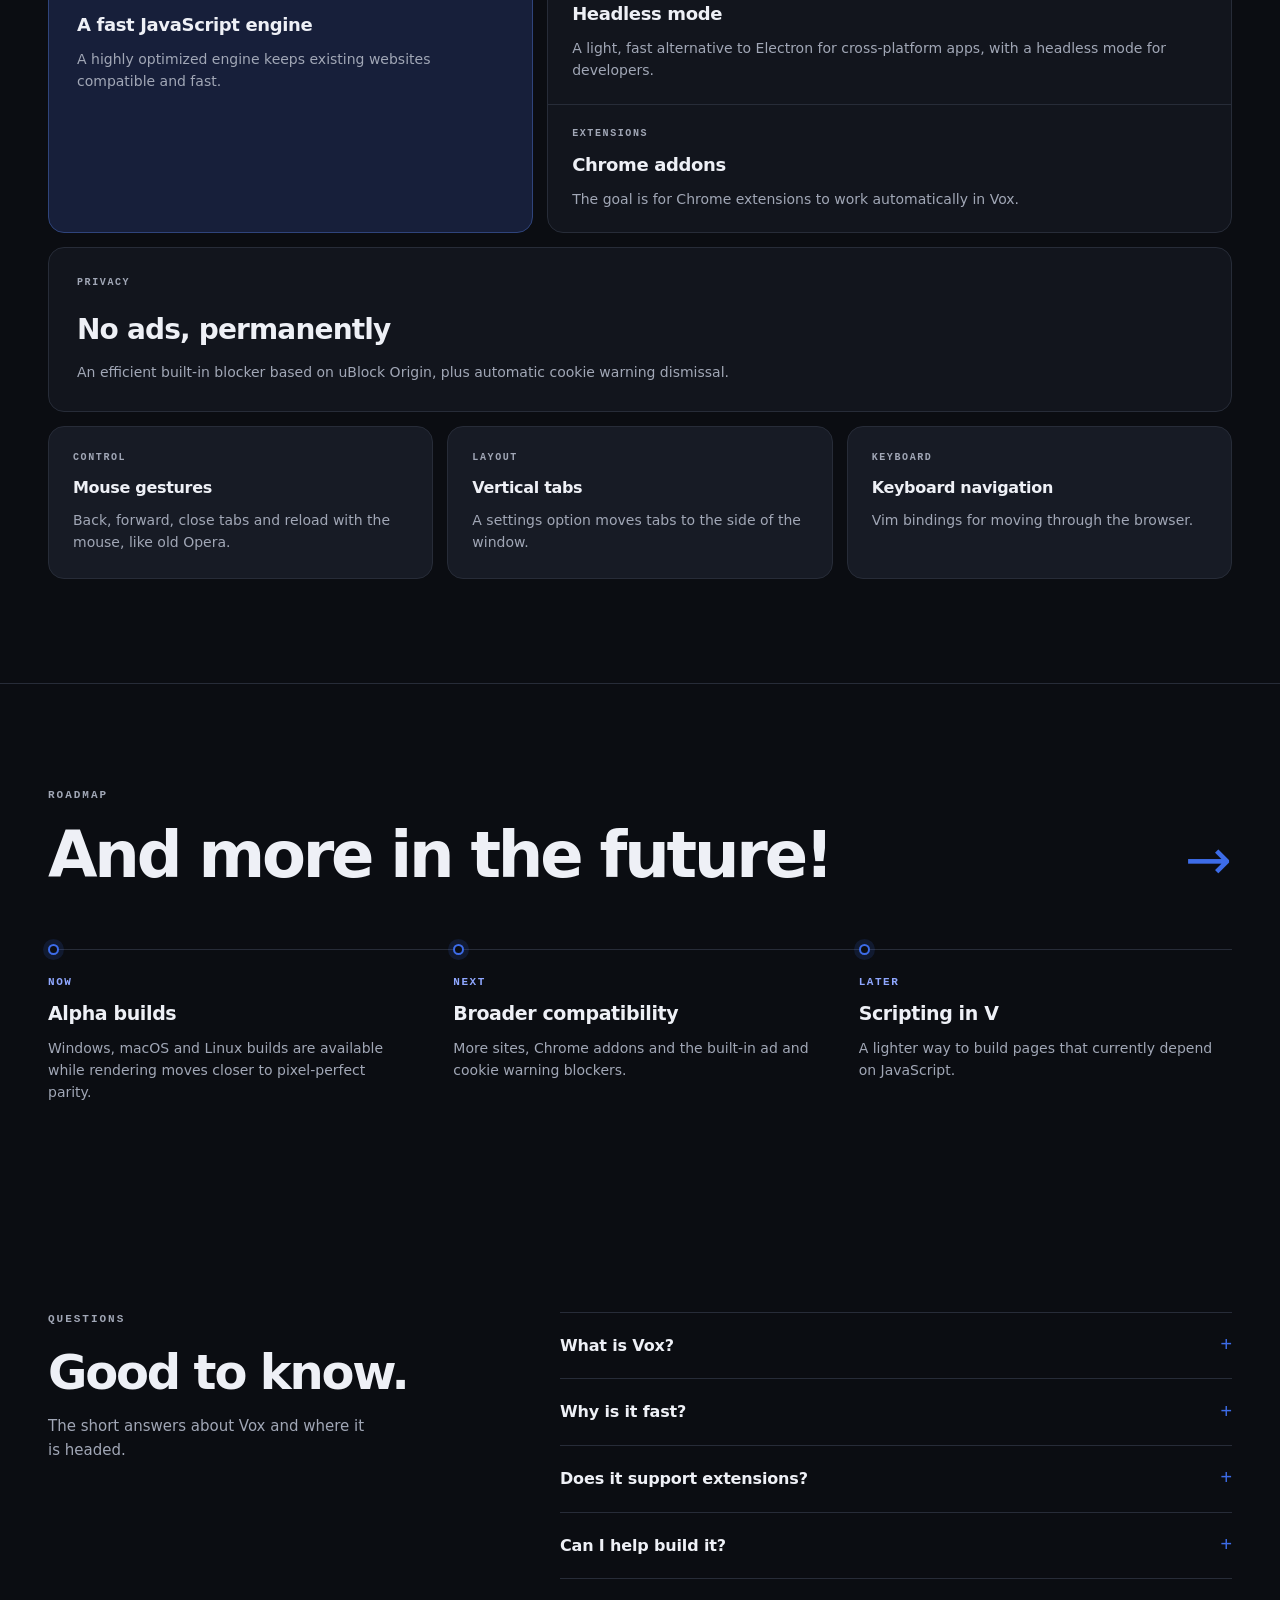
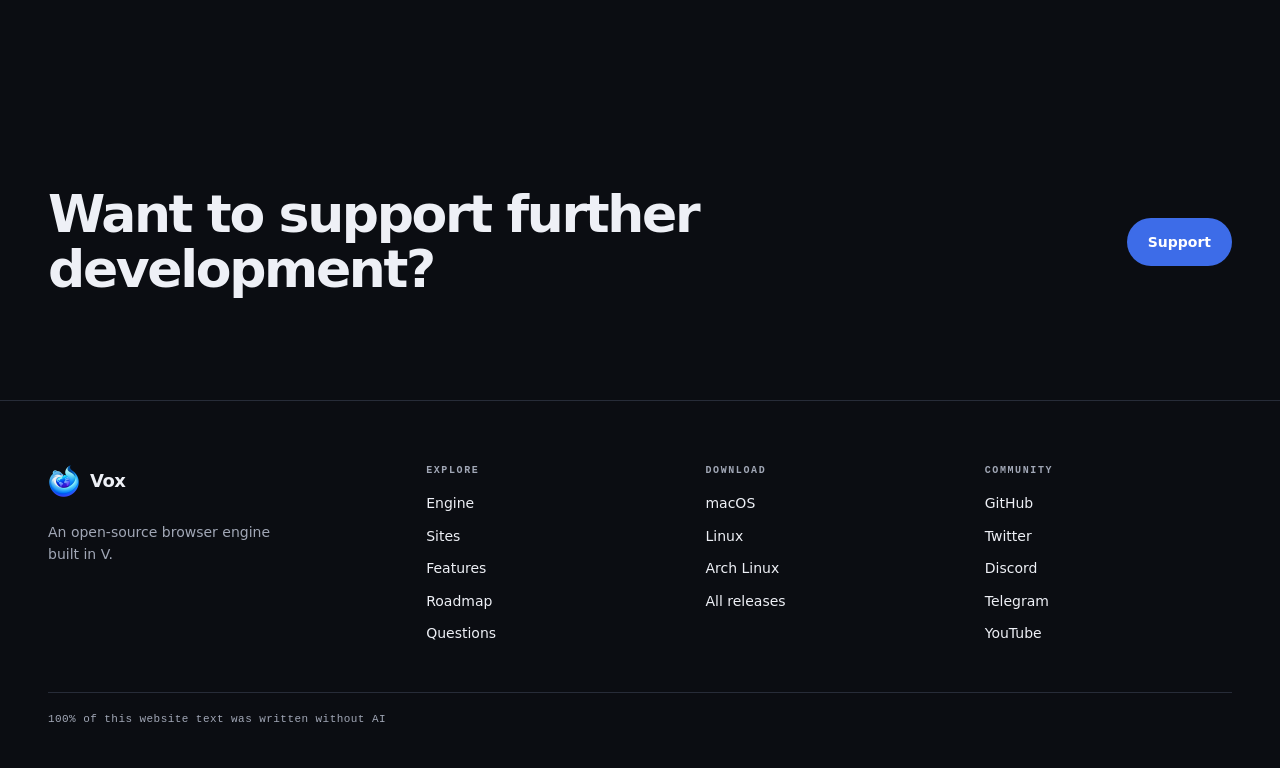
==== commit d93b4e90: "Merge fe53a7509dff047c81972b5183c995d72b11174c into dc244e2963fbb467ae1429dab48fd41a576c9cf8" ====
--- a/index.html
+++ b/index.html
@@ -1,535 +1,510 @@
 <!DOCTYPE html>
-<html lang="en" data-theme="dark"><head><meta http-equiv="Content-Type" content="text/html; charset=UTF-8">
-
-    <meta content="width=device-width, initial-scale=1" name="viewport">
-
-    <meta property="og:title" content="Vox Browser">
-    <meta property="og:description" content="Upcoming open-source browser engine in V">
-    <meta property="og:image" content="https://vox-browser.org/assets/vox-social-preview.png?v=1">
-    <meta property="og:image:width" content="1733">
-    <meta property="og:image:height" content="908">
-    <meta property="og:type" content="website">
-    <meta property="og:url" content="https://vox-browser.org/">
-    <meta name="description" content="Vox: Upcoming open-source browser engine in V">
-    <link rel="canonical" href="https://vox-browser.org/">
-    <meta name="twitter:card" content="summary_large_image">
-    <meta name="twitter:title" content="Vox Browser">
-    <meta name="twitter:description" content="Upcoming open-source browser engine in V">
-    <meta name="twitter:image:src" content="https://vox-browser.org/assets/vox-social-preview.png?v=1">
-    <meta name="twitter:image" content="https://vox-browser.org/assets/vox-social-preview.png?v=1">
-
-    <title>Vox: Upcoming open-source browser engine in V</title>
-
-    <link rel="icon" type="image/png" sizes="32x32" href="/assets/favicon-32.png?v=20261107b">
-    <link rel="icon" type="image/png" sizes="192x192" href="/assets/favicon-192.png?v=20261107b">
-    <link rel="apple-touch-icon" href="/assets/apple-touch-icon.png?v=20261107b">
-    <link rel="stylesheet" href="/assets/style.css?v=20261108a">
+<html lang="en">
+<head>
+<meta charset="utf-8">
+<meta name="viewport" content="width=device-width, initial-scale=1">
+<meta name="description" content="Vox is an open-source browser engine written in V. Fast, small, and pixel-perfect.">
+<meta property="og:title" content="Vox browser">
+<meta property="og:description" content="An open-source browser engine built in V">
+<meta property="og:type" content="website">
+<meta property="og:url" content="https://vox-browser.org/">
+<meta property="og:image" content="https://vox-browser.org/assets/vox-social-preview.png?v=1">
+<meta property="og:image:width" content="1733">
+<meta property="og:image:height" content="908">
+<meta name="twitter:card" content="summary_large_image">
+<meta name="twitter:title" content="Vox browser">
+<meta name="twitter:description" content="An open-source browser engine built in V">
+<meta name="twitter:image" content="https://vox-browser.org/assets/vox-social-preview.png?v=1">
+<link rel="canonical" href="https://vox-browser.org/">
+<title>Vox - open-source browser engine in V</title>
+<link rel="icon" type="image/png" sizes="32x32" href="/assets/favicon-32.png?v=20261107b">
+<link rel="icon" type="image/png" sizes="192x192" href="/assets/favicon-192.png?v=20261107b">
+<link rel="apple-touch-icon" href="/assets/apple-touch-icon.png?v=20261107b">
+<link rel="stylesheet" href="/assets/style.css?v=20261123factsrow">
+<script>try{document.documentElement.dataset.theme=localStorage.getItem('vox-theme')||'dark'}catch(e){document.documentElement.dataset.theme='dark'}</script>
 </head>
 <body>
-
-<div class="sub-header">
-    <div class="header__inner">
-        <a href="/" class="header__title header__logo inner-link" aria-label="Vox home"><img src="/assets/vox-logo.png?v=20261107b" width="40" height="40" alt="Vox"></a>
-        <nav class="header__navbar" aria-label="Vox community">
-            <div class="social-links">
-
-                <a href="https://twitter.com/vox_browser" target="_blank" rel="noopener noreferrer" aria-label="Vox on Twitter">
-                    <svg width="25" height="25" viewBox="0 0 25 25" fill="none" xmlns="http://www.w3.org/2000/svg">
-                        <path d="M21.8532 7.92968C21.8678 8.14015 21.8678 8.35063 21.8678 8.56305C21.8678 15.0354 16.9353 22.5001 7.91614 22.5001V22.4962C5.25184 22.5001 2.64289 21.7377 0.399994 20.3003C0.787404 20.3468 1.17676 20.3701 1.56708 20.3711C3.77503 20.373 5.91986 19.633 7.65689 18.2702C5.55867 18.2304 3.71871 16.8638 3.07594 14.8686C3.81095 15.0102 4.56829 14.9811 5.28971 14.7842C3.00215 14.3225 1.35638 12.3148 1.35638 9.98304V9.92096C2.03799 10.3002 2.80116 10.5107 3.58181 10.534C1.42726 9.09554 0.76313 6.23228 2.06421 3.99367C4.55373 7.05382 8.22684 8.91417 12.1699 9.11106C11.7747 7.40979 12.3146 5.62704 13.5884 4.43111C15.5634 2.57659 18.6694 2.67164 20.5259 4.64352C21.624 4.42723 22.6766 4.0247 23.6397 3.45438C23.2737 4.58824 22.5076 5.55139 21.4842 6.16342C22.4562 6.04897 23.4057 5.78902 24.3 5.39232C23.6417 6.37778 22.8125 7.23617 21.8532 7.92968Z" fill="black"></path>
-                    </svg>
-                </a>
-                <a href="https://github.com/vox-browser/vox" target="_blank" rel="noopener noreferrer" aria-label="Official Vox GitHub">
-                    <svg width="25" height="25" viewBox="0 0 25 25" fill="none" xmlns="http://www.w3.org/2000/svg">
-                        <g>
-                            <path d="M10.9576 0.764845C5.95105 1.36966 1.77496 4.99374 0.555728 9.78905C0.272522 10.9123 0.20052 11.4979 0.20052 12.7171C0.19572 13.3363 0.224521 13.9603 0.262922 14.2292C0.781334 17.9876 2.83578 21.0981 6.08065 23.0662C7.06948 23.6614 8.37991 24.2134 8.81672 24.2134C9.03272 24.2134 9.08072 24.1942 9.22473 24.0502C9.33033 23.9446 9.38793 23.839 9.39273 23.7478C9.40233 23.5558 9.37833 21.5973 9.37353 21.5925C9.36873 21.5877 9.17193 21.6165 8.93192 21.6549C8.41351 21.7365 7.62149 21.7125 7.20388 21.5973C6.65187 21.4533 6.23426 21.2181 5.86465 20.8389C5.55744 20.5365 5.47584 20.4069 5.17343 19.7973C4.77502 18.9861 4.51102 18.6261 4.06941 18.3188C3.38779 17.8388 3.27739 17.6276 3.6518 17.498C3.8006 17.45 3.91101 17.4452 4.14621 17.4836C4.79903 17.5892 5.38944 18.0068 5.85025 18.6885C6.42626 19.5429 6.90147 19.8741 7.71749 19.9893C8.0919 20.0421 8.60551 19.9845 9.08552 19.8405C9.42633 19.7349 9.42633 19.7349 9.55593 19.2117C9.64234 18.8757 9.87754 18.4292 10.0887 18.2084L10.2087 18.0836L9.90634 18.05C9.41193 17.9924 8.49991 17.786 8.0535 17.6276C7.24708 17.3444 6.72867 17.0372 6.15746 16.49C5.09183 15.4724 4.59262 13.9939 4.65022 12.0211C4.66942 11.3443 4.69342 11.1667 4.79903 10.7971C4.97183 10.2163 5.22144 9.72665 5.58624 9.24664C5.81665 8.93943 5.87425 8.83383 5.84065 8.76663C5.73985 8.57462 5.64384 7.96021 5.64384 7.5138C5.64384 7.00019 5.73025 6.46257 5.88385 5.99216C6.00385 5.64176 6.06625 5.61775 6.57987 5.68976C7.23268 5.78096 8.1639 6.16497 9.00872 6.69298C9.34953 6.90898 9.39273 6.92338 9.54153 6.88018C9.94474 6.76498 11.0248 6.59698 11.7016 6.54898C12.796 6.46737 14.284 6.59698 15.2393 6.85618L15.4985 6.92819L15.9353 6.65938C16.7753 6.14097 17.6537 5.78096 18.3113 5.68496C18.8297 5.61296 18.8729 5.63696 19.0074 6.06417C19.0698 6.26577 19.1466 6.59698 19.1802 6.80338C19.2618 7.29779 19.2186 8.20981 19.0986 8.58902L19.0074 8.87703L19.2282 9.14584C19.9482 10.0435 20.2458 10.9507 20.241 12.2419C20.2362 15.4628 18.7817 17.3012 15.7769 17.9012C15.4697 17.9588 15.0953 18.026 14.9417 18.0452L14.6633 18.0788L14.8313 18.2612C15.0377 18.4916 15.2537 18.9093 15.3689 19.2981C15.4409 19.5429 15.4553 19.8837 15.4793 21.7173C15.5033 23.3206 15.5225 23.8822 15.5705 23.959C15.6521 24.1078 15.8729 24.2134 16.0889 24.2134C16.5353 24.2134 18.2633 23.431 19.2522 22.7877C20.0442 22.2645 20.6874 21.7365 21.3402 21.0645C23.1882 19.1685 24.2923 16.8932 24.6571 14.2292C24.7531 13.5379 24.7387 11.7955 24.6331 11.0851C23.8075 5.61295 19.4442 1.41286 13.9096 0.764845C13.1704 0.678443 11.6824 0.678443 10.9576 0.764845Z" fill="black"></path>
-                        </g>
-
-                    </svg>
-                </a>
-                <a href="https://t.me/vlang_en" target="_blank" rel="noopener noreferrer" aria-label="Official V Telegram Chat">
-                    <svg width="25" height="25" viewBox="0 0 25 25" fill="none" xmlns="http://www.w3.org/2000/svg">
-                        <g>
-                            <path opacity="0.997" fill-rule="evenodd" clip-rule="evenodd" d="M13.5422 0.899902H11.4578C9.86299 1.06478 8.35259 1.52545 6.92656 2.28193C3.40219 4.33719 1.39333 7.39577 0.899994 11.4577V13.5421C1.06487 15.1369 1.52555 16.6473 2.28203 18.0733C4.33723 21.5977 7.39581 23.6065 11.4578 24.0999H13.5422C15.137 23.935 16.6474 23.4744 18.0734 22.7179C21.5978 20.6627 23.6066 17.6041 24.1 13.5421V11.4577C23.9351 9.8629 23.4745 8.35249 22.718 6.92647C20.6628 3.40212 17.6042 1.39326 13.5422 0.899902ZM18.1867 8.82959C18.3344 8.21597 18.1003 7.89878 17.4843 7.87803C13.8878 9.29613 10.2779 10.6932 6.65463 12.0694C6.37519 12.1727 6.10331 12.2935 5.83901 12.4319C5.50537 12.759 5.56577 13.0007 6.02026 13.1569L8.78432 14.0179C8.85985 14.0481 8.93534 14.0481 9.01088 14.0179L15.5359 9.89443C15.6328 9.83082 15.7385 9.79307 15.8531 9.78115C15.9746 9.76199 16.0274 9.8073 16.0117 9.91709C14.2127 11.5802 12.4002 13.2265 10.5742 14.8562C10.5045 15.8379 10.4365 16.8197 10.3703 17.8015C10.537 17.7901 10.688 17.7372 10.8234 17.6429C11.3156 17.1355 11.8216 16.6446 12.3413 16.1702C13.3277 16.8711 14.3019 17.5885 15.264 18.3226C15.5912 18.5037 15.8857 18.4659 16.1476 18.2093C16.8619 15.0909 17.5416 11.9644 18.1867 8.82959Z" fill="black"></path>
-                        </g>
-
-                    </svg>
-                </a>
-                <a href="https://discord.gg/SfDWsF7FNr" target="_blank" rel="noopener noreferrer" aria-label="Official Vox Discord">
-                    <svg width="25" height="25" viewBox="0 0 25 25" fill="none" xmlns="http://www.w3.org/2000/svg">
-                        <path d="M8.61707 4.35447C6.51257 4.53936 4.50595 5.68678 3.15733 7.47588C2.02079 8.98764 0.764617 13.251 0.606915 16.1277C0.509031 17.9386 1.4498 19.2056 3.52168 20.0431C4.45157 20.4183 5.60443 20.6684 6.40925 20.663L6.70834 20.6576L7.27933 19.9506C7.59473 19.5591 7.88294 19.1947 7.92101 19.1404C7.98083 19.0534 7.9482 19.0316 7.56754 18.8957C6.5887 18.5531 5.62074 17.9603 4.96818 17.3132C4.73979 17.0848 4.56033 16.889 4.57665 16.8782C4.58752 16.8673 4.81592 16.9543 5.08238 17.0794C6.09385 17.547 7.7198 18.118 8.94335 18.4334C11.6352 19.1295 14.0496 19.1567 16.388 18.515C17.5245 18.205 18.7589 17.6721 19.8574 17.0195C20.113 16.8727 20.3414 16.7476 20.3686 16.7476C20.4501 16.7476 19.7486 17.422 19.3408 17.7265C18.8568 18.0908 17.9378 18.5694 17.3015 18.7923C17.0514 18.8793 16.8502 18.9663 16.8502 18.9881C16.8502 19.0099 17.1003 19.3361 17.4103 19.7168C17.7148 20.092 17.9922 20.44 18.0302 20.489C18.0846 20.5542 18.1934 20.5651 18.6556 20.5379C20.4012 20.44 22.4404 19.6461 23.3649 18.7053C24.2132 17.8461 24.5177 16.8401 24.36 15.4425C24.0066 12.3809 22.9244 8.95501 21.8477 7.50307C20.6078 5.82273 18.8622 4.76232 16.7958 4.4306C16.0236 4.31097 15.8659 4.32184 15.6865 4.50673L15.5396 4.659L15.8007 4.72969C16.7197 4.97984 18.449 5.72484 19.3136 6.24689C19.7595 6.51879 20.548 7.06803 20.4882 7.06803C20.4664 7.06803 20.2598 6.98102 20.026 6.87226C18.2967 6.07831 16.4369 5.55083 14.4847 5.28981C13.5874 5.17561 11.1185 5.15929 10.2702 5.26262C8.32342 5.50732 6.4745 5.99674 4.97906 6.66562C4.19599 7.01365 4.24493 6.99733 4.33738 6.88314C4.47876 6.71456 5.54461 6.03481 6.13191 5.74116C6.44731 5.57802 6.99111 5.33875 7.33371 5.2028C7.94276 4.95809 9.21525 4.56655 9.38927 4.56655C9.45452 4.56655 9.44365 4.53936 9.34576 4.4306C9.27507 4.35447 9.1935 4.30009 9.16087 4.30009C9.12824 4.30553 8.88353 4.32728 8.61707 4.35447ZM9.15543 11.5598C10.0092 11.7773 10.5965 12.4244 10.7596 13.3054C11.0098 14.7084 9.69923 16.0516 8.35061 15.7688C7.03462 15.4969 6.29505 14.0993 6.78447 12.8214C7.05637 12.1145 7.91013 11.5054 8.66601 11.4782C8.75846 11.4728 8.98142 11.5109 9.15543 11.5598ZM16.9916 11.6849C17.4756 11.9078 17.791 12.2232 18.0357 12.7127C18.226 13.1042 18.2369 13.1531 18.2369 13.6426C18.2314 14.2951 18.1009 14.6649 17.7148 15.0836C17.3885 15.4425 17.0786 15.6329 16.6272 15.7471C15.2514 16.1005 13.8702 14.7519 14.1258 13.3108C14.24 12.6637 14.5934 12.1254 15.1155 11.8154C15.7463 11.4402 16.3716 11.3967 16.9916 11.6849Z" fill="black"></path>
-                    </svg>
-                </a>
-                <a href="https://www.youtube.com/@VLang" target="_blank" rel="noopener noreferrer" aria-label="Official V YouTube Channel">
-                    <svg width="25" height="25" viewBox="0 0 25 25" fill="none" xmlns="http://www.w3.org/2000/svg">
-                        <path d="M9.3366 5.23688C6.03157 5.31343 3.94229 5.49354 3.24886 5.7502C2.24925 6.12843 1.60535 6.94793 1.37121 8.15917C0.84889 10.8203 0.884912 16.4127 1.43425 18.6731C1.6774 19.6547 2.38433 20.4472 3.3119 20.7714C4.38356 21.1406 8.29646 21.3388 13.6818 21.2937C17.9504 21.2532 20.2423 21.1316 21.404 20.875C22.2505 20.6859 22.998 20.0915 23.3672 19.3035C23.7139 18.5741 23.8985 17.1782 24.0021 14.5621C24.0967 12.1396 23.9211 9.19031 23.6014 7.88901C23.4303 7.19108 23.0385 6.5742 22.5207 6.18246C22.1109 5.87627 21.6742 5.70066 21.0483 5.5926C19.2112 5.27741 14.0735 5.12431 9.3366 5.23688ZM13.182 11.5002C14.7804 12.4188 16.1178 13.1933 16.1448 13.2203C16.1898 13.2608 15.5279 13.6616 13.3531 14.9133C11.7906 15.8139 10.4398 16.5929 10.3632 16.6379L10.2146 16.7234V13.2743C10.2146 11.3787 10.2281 9.8252 10.2417 9.8252C10.2552 9.8252 11.579 10.5772 13.182 11.5002Z" fill="black"></path>
-                    </svg>
-                </a>
-                <a href="https://twitch.tv/v_language" aria-label="Official V Twitch Channel">
-                    <svg width="25" height="25" viewBox="0 0 25 25" fill="none" xmlns="http://www.w3.org/2000/svg">
-                        <path d="M3.3674 4.88112L2.70001 6.66618V13.8265V20.9909H5.15246H7.60491V22.3377V23.6846H8.96381H10.3187L11.6655 22.3377L13.0124 20.9909H15.0185H17.0207L19.7104 18.3334L22.4 15.6719V9.388V3.10008H13.2174H4.03881L3.3674 4.88112ZM20.623 9.81416L20.631 14.7392L19.0751 16.2951L17.5152 17.855H15.0427H12.5701L11.2434 19.1817C10.5157 19.9134 9.90458 20.5084 9.8885 20.5084C9.8684 20.5084 9.85634 19.9094 9.85634 19.1817V17.855H7.84613H5.83593V11.362V4.86906L13.2254 4.8771L20.6109 4.88916L20.623 9.81416Z" fill="black"></path>
-                        <path d="M10.781 11.1609V13.8345H11.6655H12.55V11.1609V8.48733H11.6655H10.781V11.1609Z" fill="black"></path>
-                        <path d="M15.6859 11.1609V13.8345H16.5905H17.4951V11.1609V8.48733H16.5905H15.6859V11.1609Z" fill="black"></path>
-                    </svg>
-                </a>
-
-            </div>
-        </nav>
-    </div>
-</div>
+<a class="skip-link" href="#main">Skip to content</a>
+<div class="scroll-progress" aria-hidden="true"></div>
+<div class="top-sentinel" aria-hidden="true"></div>
+
+<header class="site-header">
+  <div class="shell site-header__inner">
+    <a class="brand" href="/" aria-label="Vox home">
+      <img src="/assets/vox-logo.png?v=20261107b" width="40" height="40" alt="">
+      <span>Vox</span>
+    </a>
+    <nav class="site-nav" aria-label="Primary">
+      <a href="#engine">Engine</a>
+      <a href="#gallery">Sites</a>
+      <a href="#features">Features</a>
+      <a class="site-nav__github" href="https://github.com/vox-browser/vox" rel="noopener noreferrer" aria-label="Vox on GitHub">GitHub</a>
+      <button type="button" class="theme-toggle" aria-label="Switch to light theme" aria-pressed="false">
+        <svg class="icon--sun" viewBox="0 0 24 24" fill="none" stroke="currentColor" stroke-width="1.8" stroke-linecap="round" aria-hidden="true"><circle cx="12" cy="12" r="4"/><path d="M12 2v2M12 20v2M4.93 4.93l1.41 1.41M17.66 17.66l1.41 1.41M2 12h2M20 12h2M4.93 19.07l1.41-1.41M17.66 6.34l1.41-1.41"/></svg>
+        <svg class="icon--moon" viewBox="0 0 24 24" fill="none" stroke="currentColor" stroke-width="1.8" stroke-linecap="round" stroke-linejoin="round" aria-hidden="true"><path d="M20 14.5A8.5 8.5 0 1 1 9.5 4a6.5 6.5 0 0 0 10.5 10.5Z"/></svg>
+      </button>
+      <a class="site-nav__cta" href="#download">Download</a>
+    </nav>
+  </div>
+</header>
 
 <main id="main">
-<div class="first-page">
-    <div class="first-page__inner">
-        <h1 class="first-page__title">
-            <span>
-                <span class="title__beta-tag">Alpha</span>
-                Vox
-            </span>
-        </h1>
-        <p class="first-page__description">A new open-source browser engine in V.<br>Compiles in <2s on M5 Max.</p>
-        <div class="first-page__download-block">
-<!--
-         <a href="https://github.com/vlang/vox-browser/releases/download/0.0.1/vox_windows_x64.zip" target="_blank" rel="noopener noreferrer" class="first-page__download-button inner-link">Download for Windows</a>
--->
-            <a href="/download/macos" target="_blank" rel="noopener noreferrer" class="first-page__download-button first-page__download-button--macos inner-link"><svg class="download-button__apple" viewBox="0 0 24 24" aria-hidden="true"><path fill="currentColor" d="M12.152 6.896c-.948 0-2.415-1.078-3.96-1.04-2.04.027-3.91 1.183-4.961 3.014-2.117 3.675-.546 9.103 1.519 12.09 1.013 1.454 2.208 3.09 3.792 3.039 1.52-.065 2.09-.987 3.935-.987 1.831 0 2.35.987 3.96.948 1.637-.026 2.676-1.48 3.676-2.948 1.156-1.688 1.636-3.325 1.662-3.415-.039-.013-3.182-1.221-3.22-4.857-.026-3.04 2.48-4.494 2.597-4.559-1.429-2.09-3.623-2.324-4.39-2.376-2-.156-3.675 1.09-4.61 1.09zM15.53 3.83c.843-1.012 1.4-2.427 1.245-3.83-1.207.052-2.662.805-3.532 1.818-.78.896-1.454 2.338-1.273 3.714 1.338.104 2.715-.688 3.559-1.701"/></svg>Download for macOS<!--dmg-size--></a>
-Source code release on Nov 8.
-
-
+<section class="hero section" id="download">
+  <div class="shell hero__grid">
+    <div class="hero__copy">
+      <p class="eyebrow">Open source / Alpha</p>
+      <h1 class="hero__title">Vox</h1>
+      <p class="hero__lede">A new open-source browser engine in V. Compiles in &lt;2s on M5 Max.</p>
+      <div class="hero__actions first-page__download-block" data-download-os="<!--download-os-->">
+        <div class="download-bar__group">
+          <div class="download-bar__primary" data-primary-slot><a href="/download/macos" class="btn btn--primary first-page__download-button first-page__download-button--macos" rel="noopener noreferrer"><svg class="btn__icon" viewBox="0 0 24 24" aria-hidden="true"><path fill="currentColor" d="M12.152 6.896c-.948 0-2.415-1.078-3.96-1.04-2.04.027-3.91 1.183-4.961 3.014-2.117 3.675-.546 9.103 1.519 12.09 1.013 1.454 2.208 3.09 3.792 3.039 1.52-.065 2.09-.987 3.935-.987 1.831 0 2.35.987 3.96.948 1.637-.026 2.676-1.48 3.676-2.948 1.156-1.688 1.636-3.325 1.662-3.415-.039-.013-3.182-1.221-3.22-4.857-.026-3.04 2.48-4.494 2.597-4.559-1.429-2.09-3.623-2.324-4.39-2.376-2-.156-3.675 1.09-4.61 1.09zM15.53 3.83c.843-1.012 1.4-2.427 1.245-3.83-1.207.052-2.662.805-3.532 1.818-.78.896-1.454 2.338-1.273 3.714 1.338.104 2.715-.688 3.559-1.701"/></svg>Download for macOS<!--dmg-size--></a></div>
+          <div class="download-bar__options" id="download-options" hidden>
+            <a href="/download/linux?arch=<!--linux-arch-->" class="first-page__download-button first-page__download-button--linux" data-amd64-size="<!--linux-amd64-size-->" data-arm64-size="<!--linux-arm64-size-->" rel="noopener noreferrer"><img class="btn__icon btn__icon--debian" src="/assets/debian.svg?v=20261117b" width="19" height="24" alt="">Linux (.deb)<!--linux-size--></a>
+            <a href="/download/arch" class="first-page__download-button first-page__download-button--arch" rel="noopener noreferrer">Arch Linux (x86-64)<!--arch-size--></a>
+          </div>
+          <button type="button" class="download-bar__toggle" aria-label="Other downloads" aria-expanded="false" aria-controls="download-options"><span class="download-bar__chevron" aria-hidden="true"></span></button>
         </div>
-    </div>
-</div>
-
-<div class="chapter light two-column-layout second-page no-bottom-padding">
-    <div class="chapter_inner">
-        <div class="chapter__text-col top-20">
-            <h2 class="chapter__big-title">
-                A completely new browser engine built 100% in V
-            </h2>
-
-            <p class="chapter__text big-text">
-				Vox focuses on performance and minimal resource usage. It will make your device feel snappy again.
-            </p>
-            <p class="chapter__text big-text">
-Vox is a heavily modified translated fork of an old C++ Ladybird codebase from 2026.03.
-</p>
-
-            <div class="chapter__text" style="color: #646567; margin-bottom:0">
-				Using Hacker News as a test (JS disabled):
-				<ul>
-				<li>4x faster rendering than Chrome (15ms vs 60ms)</li>
-				<li>4x less RAM usage than FireFox</li>
-				<li>40% less CPU usage than FireFox</li>
-				</ul>
-
-                <br>
-
-                Vox is still in alpha. <br>Builds for Windows/macOS/Linux are available.
-				<br><br>
-				If you're interested in contributing, <a href='https://discord.gg/vlang' target="_blank" rel="noopener noreferrer">join our Discord</a> to join the development.
-            </div>
+        <a href="https://github.com/vox-browser/vox" class="btn btn--secondary download-bar__repo" rel="noopener noreferrer"><svg class="btn__icon" viewBox="0 0 16 16" aria-hidden="true"><path fill="currentColor" d="M8 0a8 8 0 0 0-2.53 15.59c.4.07.55-.17.55-.38v-1.49c-2.01.44-2.43-.85-2.43-.85-.33-.84-.8-1.06-.8-1.06-.55-.38.04-.37.04-.37.61.04.93.63.93.63.54.93 1.42.66 1.76.5.06-.39.21-.66.38-.81-1.61-.18-3.3-.8-3.3-3.59 0-.79.28-1.44.75-1.95-.08-.18-.33-.92.07-1.92 0 0 .61-.2 2 .75A6.9 6.9 0 0 1 8 4.92c.61 0 1.22.08 1.79.24 1.39-.95 2-.75 2-.75.4 1 .15 1.74.07 1.92.47.51.75 1.16.75 1.95 0 2.8-1.7 3.4-3.31 3.58.22.19.42.55.42 1.11v1.65c0 .21.14.45.55.38A8 8 0 0 0 8 0Z"/></svg>GitHub</a>
+      </div>
+    </div>
+    <figure class="hero__visual">
+      <div class="hero__stack" aria-roledescription="carousel" aria-label="Vox screenshots">
+        <button type="button" class="hero__slide is-active" aria-label="Open ChatGPT screenshot in gallery"><img src="/assets/hero-chatgpt.png?v=1" width="2078" height="1628" alt="Vox browser displaying ChatGPT" fetchpriority="high"></button>
+        <button type="button" class="hero__slide" aria-label="Open Hacker News screenshot in gallery"><img src="/assets/screen1.png?v=20261104d" width="1252" height="1120" alt="Vox browser displaying Hacker News"></button>
+        <button type="button" class="hero__slide" aria-label="Open Discord screenshot in gallery"><img src="/assets/runs-discord.png?v=1" width="800" height="684" alt="Vox browser displaying Discord"></button>
+      </div>
+      <figcaption class="hero__caption">Vox rendering chatgpt.com</figcaption>
+    </figure>
+  </div>
+</section>
+
+<section class="metrics section" aria-label="Performance highlights">
+  <div class="shell metrics__grid">
+    <div class="metric"><strong>4x</strong><span>faster rendering than Chrome</span></div>
+    <div class="metric"><strong>4x</strong><span>less RAM than Firefox</span></div>
+    <div class="metric"><strong>40%</strong><span>less CPU than Firefox</span></div>
+  </div>
+</section>
+
+<section class="engine section" id="engine">
+  <div class="shell">
+    <div class="engine__panel">
+      <p class="eyebrow">The engine</p>
+      <h2>A completely new browser engine built 100% in V</h2>
+      <div class="engine__body">
+        <div class="engine__lead">
+          <p>Vox focuses on performance and minimal resource usage. It will make your device feel snappy again.</p>
+          <p>Vox is a heavily modified translated fork of an old C++ Ladybird codebase from 2026.03.</p>
         </div>
-        <div class="chapter__image-col with-big-title">
-
-            <img class="full-height" src="/assets/hero-chatgpt.png?v=1" width="2078" height="1628" alt="Vox browser displaying ChatGPT" loading="lazy">
+        <div class="engine__facts">
+          <article>
+            <span>01</span>
+            <div><strong>15ms versus 60ms</strong><p>Hacker News with JavaScript disabled, compared with Chrome.</p></div>
+          </article>
+          <article>
+            <span>02</span>
+            <div><strong>Less memory and CPU</strong><p>A quarter of Firefox's RAM and 40% less CPU in the same test.</p></div>
+          </article>
+          <article>
+            <span>03</span>
+            <div><strong>Alpha, in the open</strong><p>Builds for Windows, macOS and Linux. <a href="https://discord.gg/SfDWsF7FNr" rel="noopener noreferrer">Join our Discord</a> to contribute.</p></div>
+          </article>
         </div>
-    </div>
-</div>
-
-<div class="chapter light runs-on-vox">
-    <div class="chapter_inner">
-        <h2 class="chapter__big-title">Runs on Vox</h2>
-        <p class="chapter__text">Sites where Vox uses fewer CPU instructions than Brave, plus ChatGPT and other news and forum sites Vox renders.</p>
-        <div class="runs-on-vox__carousel" aria-roledescription="carousel" aria-label="Sites running on Vox">
-            <button type="button" class="runs-on-vox__nav runs-on-vox__nav--prev" aria-label="Previous">&#8249;</button>
-            <div class="runs-on-vox__grid" tabindex="0">
-            <figure class="runs-on-vox__item">
-                <img src="/assets/screen1.png?v=20261104d" width="1252" height="1120" alt="Vox browser displaying Hacker News" loading="lazy">
-                <figcaption>Hacker News</figcaption>
-            </figure>
-            <figure class="runs-on-vox__item">
-                <img src="/assets/hero-chatgpt.png?v=1" width="2078" height="1628" alt="Vox browser displaying ChatGPT" loading="lazy">
-                <figcaption>ChatGPT</figcaption>
-            </figure>
-            <figure class="runs-on-vox__item">
-                <img src="/assets/runs-lobsters.png?v=1" width="800" height="684" alt="Vox browser displaying Lobsters" loading="lazy">
-                <figcaption>Lobsters</figcaption>
-            </figure>
-            <figure class="runs-on-vox__item">
-                <img src="/assets/runs-old-reddit.png?v=1" width="800" height="684" alt="Vox browser displaying Old Reddit" loading="lazy">
-                <figcaption>Old Reddit</figcaption>
-            </figure>
-            <figure class="runs-on-vox__item">
-                <img src="/assets/runs-cnn.png?v=1" width="800" height="684" alt="Vox browser displaying CNN" loading="lazy">
-                <figcaption>CNN</figcaption>
-            </figure>
-            <figure class="runs-on-vox__item">
-                <img src="/assets/runs-wikipedia.png?v=1" width="800" height="684" alt="Vox browser displaying Wikipedia" loading="lazy">
-                <figcaption>Wikipedia</figcaption>
-            </figure>
-            <figure class="runs-on-vox__item">
-                <img src="/assets/runs-vlang.png?v=1" width="800" height="684" alt="Vox browser displaying vlang.io" loading="lazy">
-                <figcaption>vlang.io</figcaption>
-            </figure>
-            <figure class="runs-on-vox__item">
-                <img src="/assets/runs-slashdot.png?v=1" width="800" height="684" alt="Vox browser displaying Slashdot" loading="lazy">
-                <figcaption>Slashdot</figcaption>
-            </figure>
-            <figure class="runs-on-vox__item">
-                <img src="/assets/runs-bbc.png?v=1" width="800" height="684" alt="Vox browser displaying BBC News" loading="lazy">
-                <figcaption>BBC News</figcaption>
-            </figure>
-            <figure class="runs-on-vox__item">
-                <img src="/assets/runs-guardian.png?v=1" width="800" height="684" alt="Vox browser displaying The Guardian" loading="lazy">
-                <figcaption>The Guardian</figcaption>
-            </figure>
-            <figure class="runs-on-vox__item">
-                <img src="/assets/runs-verge.png?v=1" width="800" height="684" alt="Vox browser displaying The Verge" loading="lazy">
-                <figcaption>The Verge</figcaption>
-            </figure>
-            <figure class="runs-on-vox__item">
-                <img src="/assets/runs-pikabu.png?v=1" width="800" height="684" alt="Vox browser displaying Pikabu" loading="lazy">
-                <figcaption>Pikabu</figcaption>
-            </figure>
-            <figure class="runs-on-vox__item">
-                <img src="/assets/runs-techcrunch.png?v=1" width="800" height="684" alt="Vox browser displaying TechCrunch" loading="lazy">
-                <figcaption>TechCrunch</figcaption>
-            </figure>
-            <figure class="runs-on-vox__item">
-                <img src="/assets/runs-engadget.png?v=1" width="800" height="684" alt="Vox browser displaying Engadget" loading="lazy">
-                <figcaption>Engadget</figcaption>
-            </figure>
-            <figure class="runs-on-vox__item">
-                <img src="/assets/runs-register.png?v=1" width="800" height="684" alt="Vox browser displaying The Register" loading="lazy">
-                <figcaption>The Register</figcaption>
-            </figure>
-            <figure class="runs-on-vox__item">
-                <img src="/assets/runs-slate.png?v=1" width="800" height="684" alt="Vox browser displaying Slate" loading="lazy">
-                <figcaption>Slate</figcaption>
-            </figure>
-            <figure class="runs-on-vox__item">
-                <img src="/assets/runs-discord.png?v=1" width="800" height="684" alt="Vox browser displaying Discord" loading="lazy">
-                <figcaption>Discord</figcaption>
-            </figure>
-            </div>
-            <button type="button" class="runs-on-vox__nav runs-on-vox__nav--next" aria-label="Next">&#8250;</button>
+      </div>
+    </div>
+  </div>
+</section>
+
+<section class="gallery section" id="gallery">
+  <div class="shell">
+    <h2>Runs on Vox</h2>
+    <p class="section__lede">Sites where Vox uses fewer CPU instructions than Brave, plus news and forum pages rendered for pixel-perfect comparison.</p>
+    <div class="runs-on-vox__carousel">
+      <button type="button" class="carousel__arrow carousel__arrow--prev runs-on-vox__nav runs-on-vox__nav--prev" aria-label="Previous site">&#8249;</button>
+      <div class="runs-on-vox__grid" tabindex="0" aria-label="Sites running on Vox">
+        <figure class="runs-on-vox__item"><img src="/assets/screen1.png?v=20261104d" width="1252" height="1120" alt="Vox browser displaying Hacker News" loading="lazy"><figcaption>Hacker News</figcaption></figure>
+        <figure class="runs-on-vox__item"><img src="/assets/hero-chatgpt.png?v=1" width="2078" height="1628" alt="Vox browser displaying ChatGPT" loading="lazy"><figcaption>ChatGPT</figcaption></figure>
+        <figure class="runs-on-vox__item"><img src="/assets/runs-lobsters.png?v=1" width="800" height="684" alt="Vox browser displaying Lobsters" loading="lazy"><figcaption>Lobsters</figcaption></figure>
+        <figure class="runs-on-vox__item"><img src="/assets/runs-old-reddit.png?v=1" width="800" height="684" alt="Vox browser displaying Old Reddit" loading="lazy"><figcaption>Old Reddit</figcaption></figure>
+        <figure class="runs-on-vox__item"><img src="/assets/runs-cnn.png?v=1" width="800" height="684" alt="Vox browser displaying CNN" loading="lazy"><figcaption>CNN</figcaption></figure>
+        <figure class="runs-on-vox__item"><img src="/assets/runs-wikipedia.png?v=1" width="800" height="684" alt="Vox browser displaying Wikipedia" loading="lazy"><figcaption>Wikipedia</figcaption></figure>
+        <figure class="runs-on-vox__item"><img src="/assets/runs-vlang.png?v=1" width="800" height="684" alt="Vox browser displaying vlang.io" loading="lazy"><figcaption>vlang.io</figcaption></figure>
+        <figure class="runs-on-vox__item"><img src="/assets/runs-slashdot.png?v=1" width="800" height="684" alt="Vox browser displaying Slashdot" loading="lazy"><figcaption>Slashdot</figcaption></figure>
+        <figure class="runs-on-vox__item"><img src="/assets/runs-bbc.png?v=1" width="800" height="684" alt="Vox browser displaying BBC News" loading="lazy"><figcaption>BBC News</figcaption></figure>
+        <figure class="runs-on-vox__item"><img src="/assets/runs-guardian.png?v=1" width="800" height="684" alt="Vox browser displaying The Guardian" loading="lazy"><figcaption>The Guardian</figcaption></figure>
+        <figure class="runs-on-vox__item"><img src="/assets/runs-verge.png?v=1" width="800" height="684" alt="Vox browser displaying The Verge" loading="lazy"><figcaption>The Verge</figcaption></figure>
+        <figure class="runs-on-vox__item"><img src="/assets/runs-pikabu.png?v=1" width="800" height="684" alt="Vox browser displaying Pikabu" loading="lazy"><figcaption>Pikabu</figcaption></figure>
+        <figure class="runs-on-vox__item"><img src="/assets/runs-techcrunch.png?v=1" width="800" height="684" alt="Vox browser displaying TechCrunch" loading="lazy"><figcaption>TechCrunch</figcaption></figure>
+        <figure class="runs-on-vox__item"><img src="/assets/runs-engadget.png?v=1" width="800" height="684" alt="Vox browser displaying Engadget" loading="lazy"><figcaption>Engadget</figcaption></figure>
+        <figure class="runs-on-vox__item"><img src="/assets/runs-register.png?v=1" width="800" height="684" alt="Vox browser displaying The Register" loading="lazy"><figcaption>The Register</figcaption></figure>
+        <figure class="runs-on-vox__item"><img src="/assets/runs-slate.png?v=1" width="800" height="684" alt="Vox browser displaying Slate" loading="lazy"><figcaption>Slate</figcaption></figure>
+        <figure class="runs-on-vox__item"><img src="/assets/runs-discord.png?v=1" width="800" height="684" alt="Vox browser displaying Discord" loading="lazy"><figcaption>Discord</figcaption></figure>
+      </div>
+      <div class="runs-on-vox__progress" aria-hidden="true"><span></span></div>
+      <button type="button" class="carousel__arrow carousel__arrow--next runs-on-vox__nav runs-on-vox__nav--next" aria-label="Next site">&#8250;</button>
+    </div>
+  </div>
+</section>
+
+<section class="features section" id="features">
+  <div class="shell">
+    <h2>Everything you expect. Less of what you do not.</h2>
+    <div class="feature-grid">
+      <article class="feature-lead">
+        <div class="feature-lead__copy">
+          <span class="feature-tag">Rendering</span>
+          <h3>Pixel-perfect parity</h3>
+          <p>Popular sites are tested in Vox and Chrome and compared down to the last pixel.</p>
         </div>
-    </div>
-</div>
-
-<div class="chapter dark no-bottom-padding">
-    <div class="chapter_inner">
-        <div class="chapter__text-col">
-            <h2 class="chapter__big-title">
-                Pixel-perfect parity with Chrome
-            </h2>
-
-            <p class="chapter__text">
-				We test all popular sites in Vox and Chrome and make sure they are literally pixel-perfect:
-				every page has to look exactly like it does in Chrome, down to the last pixel.
-            </p>
+        <div class="feature-lead__strip">
+          <img src="/assets/runs-vlang.png?v=1" width="800" height="684" alt="Vox browser displaying vlang.io">
+          <img src="/assets/runs-cnn.png?v=1" width="800" height="684" alt="Vox browser displaying CNN">
+          <img src="/assets/runs-discord.png?v=1" width="800" height="684" alt="Vox browser displaying Discord">
         </div>
-    </div>
-</div>
-
-<div class="chapter dark titled-block-layout">
-    <div class="chapter_inner">
-        <h2 class="chapter__big-title">
-            Easy and efficient embedding
-        </h2>
-
-        <div class="chapter__block">
-            <div class="chapter__two-block-row">
-                <div class="chapter__text-image-block">
-
-                    <div class="chapter__text-image-block-text">
-                        <h2 class="chapter__small-title">
-                            A light and fast alternative to Electron.
-                        </h2>
-
-                        <p class="chapter__text">
-							Develop cross platforms apps quickly. Vox will be a drop-in replacement to Electron.
-                        </p>
-                    </div>
-                </div>
-                <div class="chapter__text-image-block">
-
-                    <div class="chapter__text-image-block-text">
-                        <h2 class="chapter__small-title">
-                            V8 JavaScript engine
-                        </h2>
-
-                        <p class="chapter__text">
-							Vox uses the
-							highly optimized V8 JavaScript engine. It ensures compatibility with existing websites and performance.
-							In the future we may develop our own minimal engine.
-
-                        </p>
-                    </div>
-                </div>
-            </div>
-
-            <div class="chapter__three-block-row">
-                <div class="chapter__text-image-block">
-
-                    <div class="chapter__text-image-block-text">
-                        <h2 class="chapter__small-title">
-                            Using V as a scripting language instead of JavaScript
-                        </h2>
-
-                        <p class="chapter__text">
-							Vox will have a way to use V instead of JS to get better performance
-							and much lower RAM usage.
-                        </p>
-                    </div>
-                </div>
-
-                <div class="chapter__text-image-block">
-
-                    <div class="chapter__text-image-block-text">
-                        <h2 class="chapter__small-title">
-                            Headless mode
-
-                        </h2>
-
-                        <p class="chapter__text">
-						Easy to integrate for developers
-
-                        </p>
-                    </div>
-                </div>
-
-                <div class="chapter__text-image-block">
-
-                    <div class="chapter__text-image-block-text">
-                        <h2 class="chapter__small-title">
-						Something more
-
-                        </h2>
-
-                        <p class="chapter__text">
-						Something more
-
-                        </p>
-                    </div>
-                </div>
-            </div>
-        </div>
-    </div>
-</div>
-
-<div class="chapter light titled-block-layout">
-    <div class="chapter_inner">
-        <h2 class="chapter__big-title">
-            No ads, for ever
-        </h2>
-
-        <div class="chapter__block">
-            <div class="chapter__two-block-row">
-                <div class="chapter__text-image-block">
-
-                    <div class="chapter__text-image-block-text">
-                        <h2 class="chapter__small-title">
-                            Efficient built-in ad blocker
-                        </h2>
-
-                        <p class="chapter__text">
-							Based on Ublock Origin.
-                        </p>
-                    </div>
-                </div>
-                <div class="chapter__text-image-block">
-
-                    <div class="chapter__text-image-block-text">
-                        <h2 class="chapter__small-title">
-                            Built-in cookie warning blocker
-                        </h2>
-
-                        <p class="chapter__text">
-							Cookie warnings and consent popups are blocked automatically, so pages open straight to their content.
-                        </p>
-                    </div>
-                </div>
-            </div>
-
-            <div class="chapter__three-block-row">
-                <div class="chapter__text-image-block">
-
-                    <div class="chapter__text-image-block-text">
-                        <h2 class="chapter__small-title">
-                            Mouse gestures
-                        </h2>
-
-                        <p class="chapter__text">
-							Go back/forward, close tabs, refresh pages with your mouse, like in the old Opera browser.
-                        </p>
-                    </div>
-                </div>
-                <div class="chapter__text-image-block">
-
-                    <div class="chapter__text-image-block-text">
-                        <h2 class="chapter__small-title">
-                            Vertical tabs
-                        </h2>
-
-                        <p class="chapter__text">
-							A settings option to have vertical tabs.
-                        </p>
-                    </div>
-                </div>
-                <div class="chapter__text-image-block">
-
-                    <div class="chapter__text-image-block-text">
-                        <h2 class="chapter__small-title">
-                            Keyboard navigation
-
-                        </h2>
-
-                        <p class="chapter__text">
-						Vim bindings.
-
-                        </p>
-                    </div>
-                </div>
-            </div>
-        </div>
-    </div>
-</div>
-
-<div class="chapter dark no-bottom-padding">
-    <div class="chapter_inner">
-        <div class="chapter__text-col">
-            <h2 class="chapter__big-title">
-                Compatibility with Chrome addons
-            </h2>
-
-            <p class="chapter__text">
-				The goal is to make all Chrome addons work automatically.
-            </p>
-        </div>
-
-    </div>
-</div>
-
-<div class="chapter dark no-bottom-padding">
-    <div class="chapter_inner">
-
-        <div class="chapter__text-col">
-            <h2 class="chapter__big-title">
-                Something more
-            </h2>
-
-            <p class="chapter__text">
-                Something more
-                <br>
-                <br>
-
-            </p>
-        </div>
-    </div>
-</div>
-
-<div class="chapter purple banner">
-    <div class="chapter_inner">
-        <div class="chapter__text-col">
-            <h2 class="chapter__big-title with-icon">
-                <span>And more in the future!</span>
-                <svg width="600" height="50" viewBox="0 0 1550 75" fill="none" xmlns="http://www.w3.org/2000/svg">
-                    <path d="M1542.05 33.5352L1507.05 13.3279V53.7424L1542.05 33.5352ZM9.60181 37.0352H1510.55V30.0352H9.60181V37.0352Z" fill="white"></path>
-                </svg>
-            </h2>
-        </div>
-    </div>
-</div>
-
-<div class="chapter no-padding titled-block-text-layout">
-    <div class="chapter_inner">
-        <h2 class="chapter__medium-title">
-            Want to support ❤️ further<br>development ?
-        </h2>
-
-        <div class="chapter__block">
-            <p class="chapter__text margin-bottom-30 width-500">
-
-                <br>
-                <br>
-
-            </p>
-
-            <a class="donate" href="https://github.com/sponsors/medvednikov" target="_blank" rel="noopener noreferrer">
-                Support
-            </a>
-        </div>
-    </div>
-</div>
-
+      </article>
+      <article class="feature-v8">
+        <span class="feature-tag">Runtime</span>
+        <strong class="feature-v8__mark" aria-hidden="true">V8</strong>
+        <h3>A fast JavaScript engine</h3>
+        <p>A highly optimized engine keeps existing websites compatible and fast.</p>
+      </article>
+      <div class="feature-stack">
+        <article>
+          <span class="feature-tag">Scripting</span>
+          <h3>V instead of JavaScript</h3>
+          <p>A future path to scripting pages in V for better performance and far lower RAM use.</p>
+        </article>
+        <article>
+          <span class="feature-tag">Embedding</span>
+          <h3>Headless mode</h3>
+          <p>A light, fast alternative to Electron for cross-platform apps, with a headless mode for developers.</p>
+        </article>
+        <article>
+          <span class="feature-tag">Extensions</span>
+          <h3>Chrome addons</h3>
+          <p>The goal is for Chrome extensions to work automatically in Vox.</p>
+        </article>
+      </div>
+      <article class="feature-privacy">
+        <span class="feature-tag">Privacy</span>
+        <h3>No ads, permanently</h3>
+        <p>An efficient built-in blocker based on uBlock Origin, plus automatic cookie warning dismissal.</p>
+      </article>
+      <div class="feature-extras">
+        <article>
+          <span class="feature-tag">Control</span>
+          <h3>Mouse gestures</h3>
+          <p>Back, forward, close tabs and reload with the mouse, like old Opera.</p>
+        </article>
+        <article>
+          <span class="feature-tag">Layout</span>
+          <h3>Vertical tabs</h3>
+          <p>A settings option moves tabs to the side of the window.</p>
+        </article>
+        <article>
+          <span class="feature-tag">Keyboard</span>
+          <h3>Keyboard navigation</h3>
+          <p>Vim bindings for moving through the browser.</p>
+        </article>
+      </div>
+    </div>
+  </div>
+</section>
+
+<section class="future section" id="roadmap">
+  <div class="shell">
+    <div class="future__head">
+      <div>
+        <p class="eyebrow">Roadmap</p>
+        <h2>And more in the future!</h2>
+      </div>
+      <span class="future__arrow" aria-hidden="true">&#8594;</span>
+    </div>
+    <ol class="timeline">
+      <li class="timeline__item">
+        <span class="timeline__dot" aria-hidden="true"></span>
+        <span class="timeline__phase">Now</span>
+        <h3>Alpha builds</h3>
+        <p>Windows, macOS and Linux builds are available while rendering moves closer to pixel-perfect parity.</p>
+      </li>
+      <li class="timeline__item">
+        <span class="timeline__dot" aria-hidden="true"></span>
+        <span class="timeline__phase">Next</span>
+        <h3>Broader compatibility</h3>
+        <p>More sites, Chrome addons and the built-in ad and cookie warning blockers.</p>
+      </li>
+      <li class="timeline__item">
+        <span class="timeline__dot" aria-hidden="true"></span>
+        <span class="timeline__phase">Later</span>
+        <h3>Scripting in V</h3>
+        <p>A lighter way to build pages that currently depend on JavaScript.</p>
+      </li>
+    </ol>
+  </div>
+</section>
+
+<section class="faq section" id="faq">
+  <div class="shell faq__grid">
+    <div class="faq__intro">
+      <p class="eyebrow">Questions</p>
+      <h2>Good to know.</h2>
+      <p>The short answers about Vox and where it is headed.</p>
+    </div>
+    <div class="faq__list">
+      <details>
+        <summary>What is Vox?</summary>
+        <p>An open-source browser engine written in V. It is still in alpha, but builds are available for Windows, macOS and Linux.</p>
+      </details>
+      <details>
+        <summary>Why is it fast?</summary>
+        <p>Vox focuses on performance and minimal resource usage. In a Hacker News test with JavaScript disabled it rendered about four times faster than Chrome and used less memory and CPU.</p>
+      </details>
+      <details>
+        <summary>Does it support extensions?</summary>
+        <p>The goal is for Chrome addons to work automatically. Vox also has a built-in ad blocker based on uBlock Origin and blocks cookie warnings.</p>
+      </details>
+      <details>
+        <summary>Can I help build it?</summary>
+        <p>Yes. The source is on GitHub and development happens in the open. Join the Discord if you want to contribute.</p>
+      </details>
+    </div>
+  </div>
+</section>
+
+<section class="support section">
+  <div class="shell support__inner">
+    <h2>Want to support further development?</h2>
+    <a class="btn btn--primary" href="https://github.com/sponsors/medvednikov" rel="noopener noreferrer">Support</a>
+  </div>
+</section>
+</main>
+
+<footer class="site-footer">
+  <div class="shell">
+    <div class="footer-grid">
+      <div class="footer-brand">
+        <a class="brand" href="/" aria-label="Vox home"><img src="/assets/vox-logo.png?v=20261107b" width="32" height="32" alt=""><span>Vox</span></a>
+        <p>An open-source browser engine built in V.</p>
+      </div>
+      <nav class="footer-col" aria-label="Explore">
+        <h3>Explore</h3>
+        <a href="#engine">Engine</a>
+        <a href="#gallery">Sites</a>
+        <a href="#features">Features</a>
+        <a href="#roadmap">Roadmap</a>
+        <a href="#faq">Questions</a>
+      </nav>
+      <nav class="footer-col" aria-label="Download">
+        <h3>Download</h3>
+        <a href="https://github.com/vox-browser/vox/releases/latest" rel="noopener noreferrer">macOS</a>
+        <a href="https://github.com/vox-browser/vox/releases/latest" rel="noopener noreferrer">Linux</a>
+        <a href="https://github.com/vox-browser/vox/releases/latest" rel="noopener noreferrer">Arch Linux</a>
+        <a href="https://github.com/vox-browser/vox/releases" rel="noopener noreferrer">All releases</a>
+      </nav>
+      <nav class="footer-col" aria-label="Community">
+        <h3>Community</h3>
+        <a href="https://github.com/vox-browser/vox" rel="noopener noreferrer">GitHub</a>
+        <a href="https://twitter.com/vox_browser" rel="noopener noreferrer">Twitter</a>
+        <a href="https://discord.gg/SfDWsF7FNr" rel="noopener noreferrer">Discord</a>
+        <a href="https://t.me/vlang_en" rel="noopener noreferrer">Telegram</a>
+        <a href="https://www.youtube.com/@VLang" rel="noopener noreferrer">YouTube</a>
+      </nav>
+    </div>
+    <p class="site-footer__note">100% of this website text was written without AI</p>
+  </div>
+</footer>
+
+<button type="button" class="back-to-top" aria-label="Back to top">&#8593;</button>
+
+<dialog class="lightbox" id="screenshot-lightbox" aria-label="Screenshot gallery">
+  <div class="lightbox__panel">
+    <div class="lightbox__bar">
+      <span class="lightbox__count" aria-live="polite"></span>
+      <button type="button" class="lightbox__close" aria-label="Close gallery">&#215;</button>
+    </div>
+    <div class="lightbox__stage">
+      <button type="button" class="lightbox__nav lightbox__nav--prev" aria-label="Previous screenshot">&#8249;</button>
+      <img class="lightbox__image" alt="">
+      <button type="button" class="lightbox__nav lightbox__nav--next" aria-label="Next screenshot">&#8250;</button>
+    </div>
+    <p class="lightbox__caption"></p>
+  </div>
+</dialog>
+
+<script>
+document.documentElement.classList.add('js');
+(function () {
+  var track = document.querySelector('.runs-on-vox__grid');
+  if (!track) return;
+  var progress = document.querySelector('.runs-on-vox__progress span');
+  var prev = document.querySelector('.runs-on-vox__nav--prev');
+  var next = document.querySelector('.runs-on-vox__nav--next');
+
+  function updateProgress() {
+    var max = track.scrollWidth - track.clientWidth;
+    var visible = max > 0 ? track.clientWidth / track.scrollWidth : 1;
+    var ratio = max > 0 ? track.scrollLeft / max : 0;
+    progress.style.width = Math.round(visible * 100) + '%';
+    progress.style.marginLeft = (ratio * (100 - visible * 100)) + '%';
+    prev.disabled = track.scrollLeft <= 2;
+    next.disabled = track.scrollLeft >= max - 2;
+  }
+
+  function step(direction) {
+    var item = track.querySelector('.runs-on-vox__item');
+    track.scrollBy({ left: direction * (item.offsetWidth + 20), behavior: 'smooth' });
+  }
+
+  prev.addEventListener('click', function () { step(-1); });
+  next.addEventListener('click', function () { step(1); });
+  track.addEventListener('keydown', function (event) {
+    if (event.key === 'ArrowLeft') { step(-1); event.preventDefault(); }
+    if (event.key === 'ArrowRight') { step(1); event.preventDefault(); }
+  });
+  track.addEventListener('scroll', updateProgress, { passive: true });
+  window.addEventListener('resize', updateProgress);
+  updateProgress();
+})();
+</script>
 <script>
 (function () {
-    var carousel = document.querySelector('.runs-on-vox__carousel');
-    if (!carousel) return;
-    var track = carousel.querySelector('.runs-on-vox__grid');
-    function step(dir) {
-        var item = track.querySelector('.runs-on-vox__item');
-        track.scrollBy({ left: dir * (item.offsetWidth + 24), behavior: 'smooth' });
-    }
-    carousel.querySelector('.runs-on-vox__nav--prev').addEventListener('click', function () { step(-1); });
-    carousel.querySelector('.runs-on-vox__nav--next').addEventListener('click', function () { step(1); });
-    track.addEventListener('keydown', function (e) {
-        if (e.key === 'ArrowLeft') { step(-1); e.preventDefault(); }
-        if (e.key === 'ArrowRight') { step(1); e.preventDefault(); }
+  var sections = document.querySelectorAll('[data-reveal], .engine, .gallery, .features, .metrics');
+  if (!('IntersectionObserver' in window) || window.matchMedia('(prefers-reduced-motion: reduce)').matches) return;
+  var observer = new IntersectionObserver(function (entries) {
+    entries.forEach(function (entry) {
+      if (entry.isIntersecting) {
+        entry.target.classList.add('is-visible');
+        observer.unobserve(entry.target);
+      }
     });
+  }, { threshold: 0.08, rootMargin: '0px 0px -8% 0px' });
+  sections.forEach(function (section) { observer.observe(section); });
+  setTimeout(function () {
+    sections.forEach(function (section) { section.classList.add('is-visible'); });
+  }, 2500);
 })();
 </script>
-</main>
-<footer class="underline" itemscope="" itemtype="http://schema.org/WPFooter">
-    <div class="footer-container">
-
-        <div class="footer-bottom">
-            <div class="social-links">
-                <a href="https://twitter.com/vox_browser" target="_blank" rel="noopener noreferrer" aria-label="Vox on Twitter">
-                    <svg width="25" height="25" viewBox="0 0 25 25" fill="none" xmlns="http://www.w3.org/2000/svg">
-                        <path d="M21.8532 7.92968C21.8678 8.14015 21.8678 8.35063 21.8678 8.56305C21.8678 15.0354 16.9353 22.5001 7.91614 22.5001V22.4962C5.25184 22.5001 2.64289 21.7377 0.399994 20.3003C0.787404 20.3468 1.17676 20.3701 1.56708 20.3711C3.77503 20.373 5.91986 19.633 7.65689 18.2702C5.55867 18.2304 3.71871 16.8638 3.07594 14.8686C3.81095 15.0102 4.56829 14.9811 5.28971 14.7842C3.00215 14.3225 1.35638 12.3148 1.35638 9.98304V9.92096C2.03799 10.3002 2.80116 10.5107 3.58181 10.534C1.42726 9.09554 0.76313 6.23228 2.06421 3.99367C4.55373 7.05382 8.22684 8.91417 12.1699 9.11106C11.7747 7.40979 12.3146 5.62704 13.5884 4.43111C15.5634 2.57659 18.6694 2.67164 20.5259 4.64352C21.624 4.42723 22.6766 4.0247 23.6397 3.45438C23.2737 4.58824 22.5076 5.55139 21.4842 6.16342C22.4562 6.04897 23.4057 5.78902 24.3 5.39232C23.6417 6.37778 22.8125 7.23617 21.8532 7.92968Z" fill="black"></path>
-                    </svg>
-                </a>
-                <a href="https://github.com/vlang/vox-browser" target="_blank" rel="noopener noreferrer" aria-label="Official Vox GitHub">
-                    <svg width="25" height="25" viewBox="0 0 25 25" fill="none" xmlns="http://www.w3.org/2000/svg">
-                        <g>
-                            <path d="M10.9576 0.764845C5.95105 1.36966 1.77496 4.99374 0.555728 9.78905C0.272522 10.9123 0.20052 11.4979 0.20052 12.7171C0.19572 13.3363 0.224521 13.9603 0.262922 14.2292C0.781334 17.9876 2.83578 21.0981 6.08065 23.0662C7.06948 23.6614 8.37991 24.2134 8.81672 24.2134C9.03272 24.2134 9.08072 24.1942 9.22473 24.0502C9.33033 23.9446 9.38793 23.839 9.39273 23.7478C9.40233 23.5558 9.37833 21.5973 9.37353 21.5925C9.36873 21.5877 9.17193 21.6165 8.93192 21.6549C8.41351 21.7365 7.62149 21.7125 7.20388 21.5973C6.65187 21.4533 6.23426 21.2181 5.86465 20.8389C5.55744 20.5365 5.47584 20.4069 5.17343 19.7973C4.77502 18.9861 4.51102 18.6261 4.06941 18.3188C3.38779 17.8388 3.27739 17.6276 3.6518 17.498C3.8006 17.45 3.91101 17.4452 4.14621 17.4836C4.79903 17.5892 5.38944 18.0068 5.85025 18.6885C6.42626 19.5429 6.90147 19.8741 7.71749 19.9893C8.0919 20.0421 8.60551 19.9845 9.08552 19.8405C9.42633 19.7349 9.42633 19.7349 9.55593 19.2117C9.64234 18.8757 9.87754 18.4292 10.0887 18.2084L10.2087 18.0836L9.90634 18.05C9.41193 17.9924 8.49991 17.786 8.0535 17.6276C7.24708 17.3444 6.72867 17.0372 6.15746 16.49C5.09183 15.4724 4.59262 13.9939 4.65022 12.0211C4.66942 11.3443 4.69342 11.1667 4.79903 10.7971C4.97183 10.2163 5.22144 9.72665 5.58624 9.24664C5.81665 8.93943 5.87425 8.83383 5.84065 8.76663C5.73985 8.57462 5.64384 7.96021 5.64384 7.5138C5.64384 7.00019 5.73025 6.46257 5.88385 5.99216C6.00385 5.64176 6.06625 5.61775 6.57987 5.68976C7.23268 5.78096 8.1639 6.16497 9.00872 6.69298C9.34953 6.90898 9.39273 6.92338 9.54153 6.88018C9.94474 6.76498 11.0248 6.59698 11.7016 6.54898C12.796 6.46737 14.284 6.59698 15.2393 6.85618L15.4985 6.92819L15.9353 6.65938C16.7753 6.14097 17.6537 5.78096 18.3113 5.68496C18.8297 5.61296 18.8729 5.63696 19.0074 6.06417C19.0698 6.26577 19.1466 6.59698 19.1802 6.80338C19.2618 7.29779 19.2186 8.20981 19.0986 8.58902L19.0074 8.87703L19.2282 9.14584C19.9482 10.0435 20.2458 10.9507 20.241 12.2419C20.2362 15.4628 18.7817 17.3012 15.7769 17.9012C15.4697 17.9588 15.0953 18.026 14.9417 18.0452L14.6633 18.0788L14.8313 18.2612C15.0377 18.4916 15.2537 18.9093 15.3689 19.2981C15.4409 19.5429 15.4553 19.8837 15.4793 21.7173C15.5033 23.3206 15.5225 23.8822 15.5705 23.959C15.6521 24.1078 15.8729 24.2134 16.0889 24.2134C16.5353 24.2134 18.2633 23.431 19.2522 22.7877C20.0442 22.2645 20.6874 21.7365 21.3402 21.0645C23.1882 19.1685 24.2923 16.8932 24.6571 14.2292C24.7531 13.5379 24.7387 11.7955 24.6331 11.0851C23.8075 5.61295 19.4442 1.41286 13.9096 0.764845C13.1704 0.678443 11.6824 0.678443 10.9576 0.764845Z" fill="black"></path>
-                        </g>
-
-                    </svg>
-                </a>
-                <a href="https://t.me/vlang_en" target="_blank" rel="noopener noreferrer" aria-label="Official V Telegram Chat">
-                    <svg width="25" height="25" viewBox="0 0 25 25" fill="none" xmlns="http://www.w3.org/2000/svg">
-                        <g>
-                            <path opacity="0.997" fill-rule="evenodd" clip-rule="evenodd" d="M13.5422 0.899902H11.4578C9.86299 1.06478 8.35259 1.52545 6.92656 2.28193C3.40219 4.33719 1.39333 7.39577 0.899994 11.4577V13.5421C1.06487 15.1369 1.52555 16.6473 2.28203 18.0733C4.33723 21.5977 7.39581 23.6065 11.4578 24.0999H13.5422C15.137 23.935 16.6474 23.4744 18.0734 22.7179C21.5978 20.6627 23.6066 17.6041 24.1 13.5421V11.4577C23.9351 9.8629 23.4745 8.35249 22.718 6.92647C20.6628 3.40212 17.6042 1.39326 13.5422 0.899902ZM18.1867 8.82959C18.3344 8.21597 18.1003 7.89878 17.4843 7.87803C13.8878 9.29613 10.2779 10.6932 6.65463 12.0694C6.37519 12.1727 6.10331 12.2935 5.83901 12.4319C5.50537 12.759 5.56577 13.0007 6.02026 13.1569L8.78432 14.0179C8.85985 14.0481 8.93534 14.0481 9.01088 14.0179L15.5359 9.89443C15.6328 9.83082 15.7385 9.79307 15.8531 9.78115C15.9746 9.76199 16.0274 9.8073 16.0117 9.91709C14.2127 11.5802 12.4002 13.2265 10.5742 14.8562C10.5045 15.8379 10.4365 16.8197 10.3703 17.8015C10.537 17.7901 10.688 17.7372 10.8234 17.6429C11.3156 17.1355 11.8216 16.6446 12.3413 16.1702C13.3277 16.8711 14.3019 17.5885 15.264 18.3226C15.5912 18.5037 15.8857 18.4659 16.1476 18.2093C16.8619 15.0909 17.5416 11.9644 18.1867 8.82959Z" fill="black"></path>
-                        </g>
-
-                    </svg>
-                </a>
-                <a href="https://discord.gg/vlang" target="_blank" rel="noopener noreferrer" aria-label="Official V Discord">
-                    <svg width="25" height="25" viewBox="0 0 25 25" fill="none" xmlns="http://www.w3.org/2000/svg">
-                        <path d="M8.61707 4.35447C6.51257 4.53936 4.50595 5.68678 3.15733 7.47588C2.02079 8.98764 0.764617 13.251 0.606915 16.1277C0.509031 17.9386 1.4498 19.2056 3.52168 20.0431C4.45157 20.4183 5.60443 20.6684 6.40925 20.663L6.70834 20.6576L7.27933 19.9506C7.59473 19.5591 7.88294 19.1947 7.92101 19.1404C7.98083 19.0534 7.9482 19.0316 7.56754 18.8957C6.5887 18.5531 5.62074 17.9603 4.96818 17.3132C4.73979 17.0848 4.56033 16.889 4.57665 16.8782C4.58752 16.8673 4.81592 16.9543 5.08238 17.0794C6.09385 17.547 7.7198 18.118 8.94335 18.4334C11.6352 19.1295 14.0496 19.1567 16.388 18.515C17.5245 18.205 18.7589 17.6721 19.8574 17.0195C20.113 16.8727 20.3414 16.7476 20.3686 16.7476C20.4501 16.7476 19.7486 17.422 19.3408 17.7265C18.8568 18.0908 17.9378 18.5694 17.3015 18.7923C17.0514 18.8793 16.8502 18.9663 16.8502 18.9881C16.8502 19.0099 17.1003 19.3361 17.4103 19.7168C17.7148 20.092 17.9922 20.44 18.0302 20.489C18.0846 20.5542 18.1934 20.5651 18.6556 20.5379C20.4012 20.44 22.4404 19.6461 23.3649 18.7053C24.2132 17.8461 24.5177 16.8401 24.36 15.4425C24.0066 12.3809 22.9244 8.95501 21.8477 7.50307C20.6078 5.82273 18.8622 4.76232 16.7958 4.4306C16.0236 4.31097 15.8659 4.32184 15.6865 4.50673L15.5396 4.659L15.8007 4.72969C16.7197 4.97984 18.449 5.72484 19.3136 6.24689C19.7595 6.51879 20.548 7.06803 20.4882 7.06803C20.4664 7.06803 20.2598 6.98102 20.026 6.87226C18.2967 6.07831 16.4369 5.55083 14.4847 5.28981C13.5874 5.17561 11.1185 5.15929 10.2702 5.26262C8.32342 5.50732 6.4745 5.99674 4.97906 6.66562C4.19599 7.01365 4.24493 6.99733 4.33738 6.88314C4.47876 6.71456 5.54461 6.03481 6.13191 5.74116C6.44731 5.57802 6.99111 5.33875 7.33371 5.2028C7.94276 4.95809 9.21525 4.56655 9.38927 4.56655C9.45452 4.56655 9.44365 4.53936 9.34576 4.4306C9.27507 4.35447 9.1935 4.30009 9.16087 4.30009C9.12824 4.30553 8.88353 4.32728 8.61707 4.35447ZM9.15543 11.5598C10.0092 11.7773 10.5965 12.4244 10.7596 13.3054C11.0098 14.7084 9.69923 16.0516 8.35061 15.7688C7.03462 15.4969 6.29505 14.0993 6.78447 12.8214C7.05637 12.1145 7.91013 11.5054 8.66601 11.4782C8.75846 11.4728 8.98142 11.5109 9.15543 11.5598ZM16.9916 11.6849C17.4756 11.9078 17.791 12.2232 18.0357 12.7127C18.226 13.1042 18.2369 13.1531 18.2369 13.6426C18.2314 14.2951 18.1009 14.6649 17.7148 15.0836C17.3885 15.4425 17.0786 15.6329 16.6272 15.7471C15.2514 16.1005 13.8702 14.7519 14.1258 13.3108C14.24 12.6637 14.5934 12.1254 15.1155 11.8154C15.7463 11.4402 16.3716 11.3967 16.9916 11.6849Z" fill="black"></path>
-                    </svg>
-                </a>
-                <a href="https://www.youtube.com/@VLang" target="_blank" rel="noopener noreferrer" aria-label="Official V YouTube Channel">
-                    <svg width="25" height="25" viewBox="0 0 25 25" fill="none" xmlns="http://www.w3.org/2000/svg">
-                        <path d="M9.3366 5.23688C6.03157 5.31343 3.94229 5.49354 3.24886 5.7502C2.24925 6.12843 1.60535 6.94793 1.37121 8.15917C0.84889 10.8203 0.884912 16.4127 1.43425 18.6731C1.6774 19.6547 2.38433 20.4472 3.3119 20.7714C4.38356 21.1406 8.29646 21.3388 13.6818 21.2937C17.9504 21.2532 20.2423 21.1316 21.404 20.875C22.2505 20.6859 22.998 20.0915 23.3672 19.3035C23.7139 18.5741 23.8985 17.1782 24.0021 14.5621C24.0967 12.1396 23.9211 9.19031 23.6014 7.88901C23.4303 7.19108 23.0385 6.5742 22.5207 6.18246C22.1109 5.87627 21.6742 5.70066 21.0483 5.5926C19.2112 5.27741 14.0735 5.12431 9.3366 5.23688ZM13.182 11.5002C14.7804 12.4188 16.1178 13.1933 16.1448 13.2203C16.1898 13.2608 15.5279 13.6616 13.3531 14.9133C11.7906 15.8139 10.4398 16.5929 10.3632 16.6379L10.2146 16.7234V13.2743C10.2146 11.3787 10.2281 9.8252 10.2417 9.8252C10.2552 9.8252 11.579 10.5772 13.182 11.5002Z" fill="black"></path>
-                    </svg>
-                </a>
-                <a href="https://twitch.tv/v_language" aria-label="Official V Twitch Channel">
-                    <svg width="25" height="25" viewBox="0 0 25 25" fill="none" xmlns="http://www.w3.org/2000/svg">
-                        <path d="M3.3674 4.88112L2.70001 6.66618V13.8265V20.9909H5.15246H7.60491V22.3377V23.6846H8.96381H10.3187L11.6655 22.3377L13.0124 20.9909H15.0185H17.0207L19.7104 18.3334L22.4 15.6719V9.388V3.10008H13.2174H4.03881L3.3674 4.88112ZM20.623 9.81416L20.631 14.7392L19.0751 16.2951L17.5152 17.855H15.0427H12.5701L11.2434 19.1817C10.5157 19.9134 9.90458 20.5084 9.8885 20.5084C9.8684 20.5084 9.85634 19.9094 9.85634 19.1817V17.855H7.84613H5.83593V11.362V4.86906L13.2254 4.8771L20.6109 4.88916L20.623 9.81416Z" fill="black"></path>
-                        <path d="M10.781 11.1609V13.8345H11.6655H12.55V11.1609V8.48733H11.6655H10.781V11.1609Z" fill="black"></path>
-                        <path d="M15.6859 11.1609V13.8345H16.5905H17.4951V11.1609V8.48733H16.5905H15.6859V11.1609Z" fill="black"></path>
-                    </svg>
-                </a>
-            </div>
-
-            <div class="copyright-line">
-                100% of this website text was written without AI
-            </div>
-        </div>
-    </div>
-</footer>
-
-</body></html>
+<script>
+(function () {
+  var dialog = document.getElementById('screenshot-lightbox');
+  var image = dialog.querySelector('.lightbox__image');
+  var caption = dialog.querySelector('.lightbox__caption');
+  var counter = dialog.querySelector('.lightbox__count');
+  var figures = Array.prototype.slice.call(document.querySelectorAll('.runs-on-vox__item'));
+  var slides = Array.prototype.slice.call(document.querySelectorAll('.hero__slide'));
+  var heroCaption = document.querySelector('.hero__caption');
+  var heroLabels = ['Vox rendering chatgpt.com', 'Vox rendering Hacker News', 'Vox rendering Discord'];
+  var entries = slides.map(function (slide, index) {
+    return { src: slide.querySelector('img').src, label: heroLabels[index] || slide.getAttribute('aria-label') };
+  });
+  var buttons = [];
+  var extraOpeners = [];
+  figures.forEach(function (figure) {
+    var img = figure.querySelector('img');
+    var label = 'View ' + figure.querySelector('figcaption').textContent + ' screenshot';
+    var button = document.createElement('button');
+    button.type = 'button';
+    button.className = 'runs-on-vox__open';
+    button.setAttribute('aria-label', label);
+    img.parentNode.insertBefore(button, img);
+    button.appendChild(img);
+    buttons.push(button);
+    entries.push({ src: img.src, label: 'Vox rendering ' + figure.querySelector('figcaption').textContent });
+  });
+  Array.prototype.slice.call(document.querySelectorAll('.feature-lead__strip img')).forEach(function (img) {
+    var label = img.alt.replace('Vox browser displaying ', '');
+    var button = document.createElement('button');
+    button.type = 'button';
+    button.className = 'feature-thumb';
+    button.setAttribute('aria-label', 'View ' + label + ' screenshot');
+    img.parentNode.insertBefore(button, img);
+    button.appendChild(img);
+    extraOpeners.push({ button: button, index: entries.length });
+    entries.push({ src: img.src, label: 'Vox rendering ' + label });
+  });
+  var current = 0;
+
+  function show(index) {
+    current = (index + entries.length) % entries.length;
+    image.src = entries[current].src;
+    image.alt = entries[current].label;
+    caption.textContent = entries[current].label;
+    counter.textContent = (current + 1) + ' / ' + entries.length;
+  }
+
+  function open(index) {
+    show(index);
+    if (typeof dialog.showModal === 'function') dialog.showModal();
+    else dialog.setAttribute('open', '');
+  }
+
+  var slideIndex = 0;
+  var paused = false;
+  function setSlide(index) {
+    slideIndex = (index + slides.length) % slides.length;
+    slides.forEach(function (slide, i) { slide.classList.toggle('is-active', i === slideIndex); });
+    heroCaption.textContent = entries[slideIndex].label;
+  }
+
+  slides.forEach(function (slide, index) {
+    slide.addEventListener('click', function () { open(index); });
+  });
+  buttons.forEach(function (button, index) {
+    button.addEventListener('click', function () { open(index + slides.length); });
+  });
+  extraOpeners.forEach(function (item) {
+    item.button.addEventListener('click', function () { open(item.index); });
+  });
+
+  if (slides.length > 1 && !window.matchMedia('(prefers-reduced-motion: reduce)').matches) {
+    var stack = document.querySelector('.hero__stack');
+    stack.addEventListener('pointerenter', function () { paused = true; });
+    stack.addEventListener('pointerleave', function () { paused = false; });
+    stack.addEventListener('focusin', function () { paused = true; });
+    stack.addEventListener('focusout', function () { paused = false; });
+    setInterval(function () {
+      if (!paused && !dialog.open) setSlide(slideIndex + 1);
+    }, 4200);
+  }
+  setSlide(0);
+
+  dialog.querySelector('.lightbox__close').addEventListener('click', function () { dialog.close(); });
+  dialog.querySelector('.lightbox__nav--prev').addEventListener('click', function () { show(current - 1); });
+  dialog.querySelector('.lightbox__nav--next').addEventListener('click', function () { show(current + 1); });
+  dialog.addEventListener('click', function (event) { if (event.target === dialog) dialog.close(); });
+  dialog.addEventListener('keydown', function (event) {
+    if (event.key === 'ArrowLeft') { show(current - 1); event.preventDefault(); }
+    if (event.key === 'ArrowRight') { show(current + 1); event.preventDefault(); }
+  });
+})();
+</script>
+<script>
+(function () {
+  var button = document.querySelector('.theme-toggle');
+  var root = document.documentElement;
+  function sync() {
+    var light = root.dataset.theme === 'light';
+    button.setAttribute('aria-label', 'Switch to ' + (light ? 'dark' : 'light') + ' theme');
+    button.setAttribute('aria-pressed', String(light));
+  }
+  button.addEventListener('click', function () {
+    root.dataset.theme = root.dataset.theme === 'light' ? 'dark' : 'light';
+    try { localStorage.setItem('vox-theme', root.dataset.theme); } catch (e) {}
+    sync();
+  });
+  sync();
+})();
+</script>
+<script>
+(function () {
+  var sentinel = document.querySelector('.top-sentinel');
+  var header = document.querySelector('.site-header');
+  if (!sentinel || !header || !('IntersectionObserver' in window)) return;
+  new IntersectionObserver(function (entries) {
+    header.classList.toggle('is-floating', !entries[0].isIntersecting);
+  }, { threshold: 0 }).observe(sentinel);
+})();
+</script>
+<script src="/assets/downloads.js?v=20261123latest"></script>
+</body>
+</html>
--- a/assets/style.css
+++ b/assets/style.css
@@ -1,2069 +1,536 @@
-@font-face {
-  font-family: "JetBrainsSans2";
-  font-weight: 800;
-  font-display: swap;
-}
-@font-face {
-  font-family: "JetBrainsSans2";
-  font-weight: 700;
-  font-display: swap;
-}
-@font-face {
-  font-family: "JetBrainsSans2";
+/* Vox - visual system.
+   Dark by default, light via prefers-color-scheme. One accent, one radius
+   system, mobile-first layouts. No external assets beyond the real screenshots. */
+
+:root {
+  color-scheme: dark;
+  --bg: #0b0d12;
+  --surface: #12151d;
+  --surface-2: #171b25;
+  --text: #eef0f6;
+  --muted: #a1a7b6;
+  --line: #272c38;
+  --accent: #3d6ce8;
+  --accent-text: #ffffff;
+  --accent-tint: #171f3a;
+  --accent-on-bg: #8fa7ff;
+  --shadow: 0 20px 60px rgba(0, 0, 0, 0.32);
+  --radius-card: 16px;
+  --radius-control: 999px;
+  --shell: 1280px;
+  --gutter: 20px;
+  --font: ui-sans-serif, system-ui, -apple-system, BlinkMacSystemFont, "Segoe UI", "Helvetica Neue", Arial, sans-serif;
+  --mono: ui-monospace, SFMono-Regular, Menlo, Consolas, monospace;
+}
+
+:root[data-theme="light"] {
+  color-scheme: light;
+  --bg: #f6f7fb;
+  --surface: #ffffff;
+  --surface-2: #eff1f7;
+  --text: #10131b;
+  --muted: #535a6b;
+  --line: #dde1ea;
+  --accent: #2655d6;
+  --accent-text: #ffffff;
+  --accent-tint: #e7edff;
+  --accent-on-bg: #1f47b8;
+  --shadow: 0 20px 50px rgba(16, 19, 27, 0.1);
+}
+
+*,
+*::before,
+*::after { box-sizing: border-box; }
+
+html { scroll-behavior: smooth; }
+
+body {
+  margin: 0;
+  background: var(--bg);
+  color: var(--text);
+  font: 400 16px/1.6 var(--font);
+  -webkit-font-smoothing: antialiased;
+}
+
+img, svg { max-width: 100%; }
+a { color: inherit; text-decoration: none; }
+button { font: inherit; }
+figure, h1, h2, h3, p { margin: 0; }
+:focus-visible { outline: 3px solid var(--accent); outline-offset: 4px; }
+
+.shell { width: 100%; max-width: var(--shell); margin: 0 auto; padding: 0 var(--gutter); }
+.section { padding: 72px 0; }
+
+.skip-link {
+  position: fixed;
+  top: -100px;
+  left: 16px;
+  z-index: 100;
+  padding: 10px 16px;
+  border-radius: 10px;
+  background: var(--surface);
+  color: var(--text);
+  border: 1px solid var(--line);
   font-weight: 600;
-  font-display: swap;
-}
-@font-face {
-  font-family: "JetBrainsSans2";
-  font-weight: 500;
-  font-display: swap;
-}
-@font-face {
-  font-family: "JetBrainsSans2";
-  font-weight: 400;
-  font-display: swap;
-}
-@font-face {
-  font-family: "JetBrainsSans2";
-  font-weight: 350;
-  font-display: swap;
-}
-@font-face {
-  font-family: "JetBrainsSans2";
-  font-weight: 300;
-  font-display: swap;
-}
-html {
-  --dark-gray: #1e1f22;
-  --almost-black: #1a1a1a;
-  --gray-22: #222226;
-  --gray-24: #242424;
-  --gray-32: #323438;
-  --gray-3a: #3a3a3a;
-  --gray-3b: #3b3c3c;
-  --gray-5a: #5a5a5c;
-  --gray-7e: #7e7e80;
-  --gray-be: #bebebf;
-  --gray-cb: #cbc9c9;
-  --gray-ef: #efefef;
-  --gray-ec: #ecedf1;
-  --gray-e0: #e0e0e0;
-  --gray-87: rgba(255, 255, 255, .87);
-  --gray-f9: #f9f9f9;
-  --dark-transparent-gray: rgba(25, 25, 28, .7);
-  --background-transparent-gray: rgba(30, 31, 34, .7);
-  --semi-dark-transparent-gray: rgba(0, 0, 0, 0.32);
-  --light-transparent-gray: rgba(255, 255, 255, 0.05);
-  --light-dark-transparent-gray: rgba(0, 0, 0, 0.05);
-  --background-light-transparent-gray: rgba(255, 255, 255, .7);
-  --light-white: #f3f3f3;
-  --white: #fff;
-  --black: #000;
-  --blue: #3890fa;
-  --dark-blue: #0969da;
-  --light-salat-green: #AFBF7E;
-  --light-green: rgb(77, 187, 95);
-  --dark-transparent-green: rgba(77, 187, 95, 0.2);
-  --orange: rgb(244, 92, 75);
-  --dark-transparent-orange: rgba(244, 92, 74, 0.2);
-  --brand-color: #ff6b00;
-  --brand-color-dark: #cc5307;
-}
-
-html {
-  --main-color: var(--white);
-  --background-color: var(--main-color);
-  --border-color: var(--gray-e0);
-  --divider-color: var(--gray-e0);
-  --text-color: var(--black);
-  --secondary-color: var(--gray-7e);
-  --scrollbar-thumb-color: var(--gray-ef);
-  --header-background-color: var(--main-color);
-  --header-transparent-background-color: var(--background-light-transparent-gray);
-  --footer-background-color: var(--main-color);
-  --overlay-background-color: var(--semi-dark-transparent-gray);
-  --aside-background-color: var(--gray-f9);
-  --aside-link-text-color: var(--gray-5a);
-  --aside-link-text-color-hover: var(--text-color);
-  --aside-link-text-color-active: var(--brand-color);
-  --inline-code-background-color: var(--gray-f9);
-  --inline-code-text-color: var(--text-color);
-  --block-code-background-color: var(--white);
-  --block-code-border-color: var(--gray-ec);
-  --block-code-text-color: var(--black);
-  --blockquote-text-color: var(--dark-transparent-gray);
-  --blockquote-note-background-color: var(--dark-transparent-green);
-  --blockquote-note-icon-color: var(--light-green);
-  --blockquote-tip-background-color: var(--light-dark-transparent-gray);
-  --blockquote-tip-icon-color: var(--gray-5a);
-  --blockquote-warning-background-color: var(--dark-transparent-orange);
-  --blockquote-warning-icon-color: var(--orange);
-  --tag-unsafe-color: var(--brand-color);
-  --tag-deprecated-color: var(--gray-be);
-  --button-hover-background-color: var(--gray-ec);
-  --keyword-color: #0033b3;
-  --comment-color: #8c8c8c;
-  --number-color: #1750eb;
-  --string-color: #067d17;
-  --search-button-background-color: var(--gray-f9);
-  --search-button-hover-border-color: var(--brand-color);
-  --search-button-text-color: var(--gray-7e);
-  --search-input-placeholder-color: var(--gray-be);
-  --search-labels-text-color: var(--gray-7e);
-  --search-result-active-background-color: var(--brand-color);
-  --search-result-active-text-color: var(--text-color);
-  --search-result-footer-hint-text-color: var(--gray-7e);
-  --search-result-footer-hint-key-background-color: var(--gray-ef);
-  --search-result-footer-hint-keytext-color: var(--gray-3b);
-  --symbol-ref-link-color: var(--brand-color-dark);
-  --symbol-ref-underline: none;
-  --symbol-ref-hover-color: var(--symbol-ref-link-color);
-  --module-ref-link-color: var(--brand-color-dark);
-  --playground-header-background-color: var(--white);
-  --tools-background-color: var(--white);
-}
-
-html[data-theme=dark] {
-  --main-color: var(--dark-gray);
-  --background-color: var(--main-color);
-  --border-color: var(--gray-3a);
-  --divider-color: var(--gray-3a);
-  --text-color: var(--gray-87);
-  --secondary-color: var(--gray-be);
-  --scrollbar-thumb-color: var(--gray-32);
-  --header-background-color: var(--main-color);
-  --header-transparent-background-color: var(--background-transparent-gray);
-  --footer-background-color: var(--main-color);
-  --overlay-background-color: var(--semi-dark-transparent-gray);
-  --aside-background-color: var(--almost-black);
-  --aside-link-text-color: var(--gray-be);
-  --aside-link-text-color-hover: var(--text-color);
-  --aside-link-text-color-active: var(--brand-color);
-  --inline-code-background-color: var(--gray-3b);
-  --inline-code-text-color: var(--text-color);
-  --block-code-background-color: var(--almost-black);
-  --block-code-border-color: var(--gray-32);
-  --block-code-text-color: var(--gray-be);
-  --blockquote-text-color: var(--gray-be);
-  --blockquote-note-background-color: var(--dark-transparent-green);
-  --blockquote-note-icon-color: var(--light-green);
-  --blockquote-tip-background-color: var(--light-transparent-gray);
-  --blockquote-tip-icon-color: var(--gray-be);
-  --blockquote-warning-background-color: var(--dark-transparent-orange);
-  --blockquote-warning-icon-color: var(--orange);
-  --tag-unsafe-color: var(--brand-color);
-  --tag-deprecated-color: var(--gray-be);
-  --button-hover-background-color: var(--gray-32);
-  --search-button-background-color: var(--almost-black);
-  --search-button-hover-border-color: var(--brand-color);
-  --search-button-text-color: var(--gray-be);
-  --search-input-placeholder-color: var(--gray-5a);
-  --search-labels-text-color: var(--gray-5a);
-  --search-result-active-background-color: var(--brand-color);
-  --search-result-active-text-color: var(--text-color);
-  --search-result-footer-hint-text-color: var(--gray-5a);
-  --search-result-footer-hint-key-background-color: var(--gray-22);
-  --search-result-footer-hint-keytext-color: var(--gray-be);
-  --keyword-color: #cc7832;
-  --comment-color: gray;
-  --number-color: #2AACB8;
-  --string-color: #6AAB73;
-  --symbol-ref-link-color: var(--keyword-color);
-  --symbol-ref-underline: underline;
-  --symbol-ref-hover-color: var(--keyword-color);
-  --module-ref-link-color: var(--light-salat-green);
-  --playground-header-background-color: var(--gray-24);
-  --tools-background-color: var(--dark-gray);
-}
-
-.close-button {
-  width: 35px;
-  height: 35px;
-  padding: 5px;
-  border-radius: 8px;
-  display: grid;
-  align-items: center;
-  justify-items: center;
-  cursor: pointer;
-}
-.close-button:hover {
-  background-color: var(--button-hover-background-color);
-}
-.close-button:hover:active {
-  background-color: var(--button-hover-background-color);
-}
-.close-button svg {
+}
+.skip-link:focus { top: 16px; }
+
+.scroll-progress {
+  position: fixed;
+  inset: 0 auto auto 0;
+  z-index: 90;
   width: 100%;
-  height: 100%;
-}
-.close-button svg .icon-stroke {
-  stroke: var(--text-color);
-}
-
-html {
-  --sub-menu-border-color: none;
-}
-
-html[data-theme=dark] {
-  --sub-menu-border-color: var(--border-color);
-}
-
-.header-component.underline header {
-  border-bottom: 1px solid var(--divider-color);
-}
-.header-component.fixed header {
-  position: fixed;
+  height: 3px;
+  background: var(--accent);
+  transform: scaleX(0);
+  transform-origin: left center;
+  pointer-events: none;
+}
+@supports (animation-timeline: scroll()) {
+  .scroll-progress {
+    animation: page-progress linear both;
+    animation-timeline: scroll(root);
+  }
+  @keyframes page-progress { to { transform: scaleX(1); } }
+}
+
+.top-sentinel { position: absolute; top: 0; height: 1px; width: 1px; }
+
+/* Header */
+.site-header {
+  position: sticky;
   top: 0;
-  left: 0;
-}
-.header-component.transparent-desktop header {
-  -webkit-backdrop-filter: saturate(50%) blur(8px);
-  backdrop-filter: saturate(50%) blur(8px);
-  background: var(--header-transparent-background-color);
-}
-@media (max-width: 1000px) {
-  .header-component.transparent-desktop header {
+  z-index: 80;
+  width: 100%;
+  height: 64px;
+  background: color-mix(in srgb, var(--bg) 74%, transparent);
+  box-shadow: inset 0 1px 0 rgba(255, 255, 255, 0.1);
+  -webkit-backdrop-filter: blur(22px) saturate(170%);
+  backdrop-filter: blur(22px) saturate(170%);
+  transition: width 0.35s ease, height 0.35s ease, top 0.35s ease, margin 0.35s ease, border-radius 0.35s ease, background-color 0.35s ease, border-color 0.35s ease, box-shadow 0.35s ease;
+}
+.site-header::before {
+  content: "";
+  position: absolute;
+  inset: 0;
+  border-radius: inherit;
+  background: linear-gradient(120deg, rgba(255, 255, 255, 0.1), transparent 42%, rgba(255, 255, 255, 0.04));
+  pointer-events: none;
+}
+.site-header.is-floating {
+  width: min(1100px, calc(100% - 28px));
+  height: 56px;
+  top: 20px;
+  margin: 0 auto;
+  border: 1px solid rgba(255, 255, 255, 0.16);
+  border-radius: 999px;
+  background: color-mix(in srgb, var(--bg) 52%, transparent);
+  box-shadow: inset 0 1px 0 rgba(255, 255, 255, 0.2), inset 0 -1px 0 rgba(0, 0, 0, 0.14), 0 18px 46px rgba(0, 0, 0, 0.42);
+  -webkit-backdrop-filter: blur(28px) saturate(190%);
+  backdrop-filter: blur(28px) saturate(190%);
+}
+.site-header > * { position: relative; z-index: 1; }
+@media (prefers-reduced-transparency: reduce) {
+  .site-header,
+  .site-header.is-floating {
+    background: var(--bg);
     -webkit-backdrop-filter: none;
     backdrop-filter: none;
-    background: var(--header-background-color);
   }
 }
-.header-component.no-change-theme .change-theme {
-  display: none !important;
-}
-.header-component.no-change-theme .main-header-list .navigation-item:nth-last-child(-n+2) {
-  margin-right: 0 !important;
-}
-.header-component.no-search-button .header-container button.search {
-  display: none !important;
-}
-.header-component.with-button-before-logo .header-container {
-  grid-template-columns: max-content auto max-content;
-  grid-column-gap: 10px;
-}
-.header-component.with-button-before-logo .mobile-header-list-before-logo {
-  display: block;
-}
-@media (min-width: 1000px) {
-  .header-component.with-search-desktop .search-container {
-    display: block;
-  }
-  .header-component.with-search-desktop .header-container {
-    grid-template-columns: 320px auto max-content;
-    grid-column-gap: 10px;
-  }
-}
-@media (min-width: 1000px) {
-  .header-component.search-desktop-after-logo .search-container {
-    margin-left: 30px;
-  }
-  .header-component.search-desktop-after-logo .header-container {
-    grid-template-columns: max-content auto max-content;
-    grid-column-gap: 10px;
-  }
-}
-
-header {
-  height: 70px;
-  width: 100%;
-  z-index: 997;
-  font: 400 14px/1.5 Helvetica, Arial, sans-serif;
-  /*font: 400 14px/1.5 "JetBrainsSans", Helvetica, Arial, sans-serif;*/
-  border-bottom: 1px solid var(--header-background-color);
-  background: var(--header-background-color);
-}
-@media (max-width: 1000px) {
-  header {
-    width: 100vw;
-    -webkit-backdrop-filter: none;
-    backdrop-filter: none;
-    background: var(--header-background-color);
-  }
-}
-header .header-container {
-  padding: 0 50px;
-  height: 100%;
-  display: grid;
-  grid-template-columns: auto max-content;
-  align-items: center;
-}
-@media (max-width: 1000px) {
-  header .header-container {
-    padding: 0 20px;
-  }
-}
-header .header-container .logo {
-  display: grid;
-  align-items: center;
-  grid-template-columns: max-content max-content;
-  grid-column-gap: 10px;
-  margin-top: 2px;
-}
-@media (max-width: 1000px) {
-  header .header-container .logo {
-    display: none;
-  }
-}
-header .header-container .logo a {
-  display: grid;
-  align-items: center;
-  font-size: 17px;
-  font-weight: 500;
-  color: var(--text-color);
-  text-decoration: none;
-}
-header .header-container .logo span {
-  font-size: 17px;
-  font-weight: 500;
-  color: var(--text-color);
-}
-header .header-container .logo .separator {
-  margin-left: 2px;
-  margin-right: 7px;
-}
-header .header-container .logo img {
-  width: 25px;
-}
-header .header-container .search-container {
-  display: none;
-}
-header .header-container .search-container .search-button {
-  padding: 10px 20px 10px 17px;
-  background-color: var(--search-button-background-color);
-  border: 1px solid var(--search-button-background-color);
-  outline: none;
-  border-radius: 8px;
-  color: var(--search-button-text-color);
-  transition: border-color 0.25s;
-  display: grid;
-  grid-template-columns: max-content max-content max-content;
-  align-items: center;
-}
-header .header-container .search-container .search-button:hover {
-  cursor: pointer;
-  border: 1px solid var(--search-button-hover-border-color);
-}
-header .header-container .search-container .search-button .search-icon {
-  margin-right: 5px;
-}
-header .header-container .search-container .search-button .search-icon svg {
-  display: block;
-  width: 20px;
-  height: 20px;
-}
-header .header-container .search-container .search-button .search-icon .icon-stroke {
-  stroke: var(--search-button-text-color);
-}
-header .header-container .search-container .search-button .search-icon .icon-data {
-  fill: var(--search-button-text-color);
-}
-header .header-container .search-container .search-button .search-label {
-  margin-right: 10px;
-}
-header .header-container .search-container .search-button .shortcut {
-  font-size: 12px;
-  padding: 3px 5px 3px;
-  border: 1px solid var(--divider-color);
-  border-radius: 5px;
-}
-header .header-container .mobile-header-logo {
-  align-items: center;
-  grid-template-columns: max-content max-content;
-  grid-column-gap: 10px;
-  margin-top: 2px;
-  display: none;
-}
-@media (max-width: 1000px) {
-  header .header-container .mobile-header-logo {
-    display: grid;
-  }
-}
-header .header-container .mobile-header-logo a {
-  display: grid;
-  align-items: center;
-}
-header .header-container .mobile-header-logo span.title {
-  font-size: 17px;
-  font-weight: 500;
-  color: var(--text-color);
-}
-header .header-container .mobile-header-logo a.title {
-  font-size: 17px;
-  font-weight: 500;
-  color: var(--text-color);
-  text-decoration: none;
-}
-header .header-container .mobile-header-logo img {
-  width: 30px;
-}
-header .header-container ul {
-  display: grid;
-  grid-template-columns: repeat(6, max-content);
-  list-style: none;
-  padding: 0;
-  margin: 2px 0 0 0;
-  justify-self: end;
-  align-items: center;
-}
-@media (max-width: 1000px) {
-  header .header-container ul.main-header-list {
-    display: none;
-  }
-}
-header .header-container ul.main-header-list .change-theme {
-  margin: 0 0 0 20px;
-  display: flex;
-  align-items: center;
-  justify-content: center;
-  width: 18px;
-  height: 18px;
-  -webkit-touch-callout: none;
-  -webkit-user-select: none;
-  -moz-user-select: none;
-  -ms-user-select: none;
-  user-select: none;
-}
-header .header-container ul.main-header-list .change-theme:active:hover svg {
-  width: 88%;
-}
-header .header-container ul.main-header-list .change-theme:hover {
-  cursor: pointer;
-}
-header .header-container ul.main-header-list .change-theme:hover svg path {
-  fill: var(--secondary-color);
-}
-header .header-container ul.main-header-list .change-theme svg {
-  width: 18px;
-  height: 18px;
-}
-header .header-container ul.main-header-list .change-theme svg path {
-  fill: var(--text-color);
-}
-header .header-container ul.main-header-list li {
-  margin: 0 10px;
-}
-@media (min-width: 1000px) {
-  header .header-container .mobile-header-list {
-    display: none;
-  }
-}
-header .header-container .mobile-header-list.mobile-header-list-before-logo {
-  display: none;
-}
-header .header-container .mobile-header-list button {
-  position: relative;
-  background: none;
-  border: none;
-  outline: none;
-  padding: 5px;
-  margin: 0 0 0 10px;
-  width: 35px;
-  height: 35px;
-  border-radius: 8px;
-}
-header .header-container .mobile-header-list button:active:hover {
-  background-color: var(--button-hover-background-color);
-}
-header .header-container .mobile-header-list button svg {
-  width: 100%;
-  height: 100%;
-}
-header .header-container .mobile-header-list button svg .icon-data {
-  fill: var(--text-color);
-}
-header .header-container .mobile-header-list button svg .icon-stroke {
-  stroke: var(--text-color);
-}
-
-li.navigation-item {
-  position: relative;
-}
-li.navigation-item a, li.navigation-item span {
-  color: var(--secondary-color);
-  text-decoration: none;
-}
-li.navigation-item a:hover, li.navigation-item span:hover {
-  cursor: pointer;
-  color: var(--text-color);
-}
-li.navigation-item a:hover.with-icon svg .icon-data, li.navigation-item span:hover.with-icon svg .icon-data {
-  fill: var(--text-color);
-}
-li.navigation-item a.active, li.navigation-item span.active {
-  color: var(--brand-color);
-}
-li.navigation-item a.with-icon, li.navigation-item span.with-icon {
-  display: grid;
-  grid-template-columns: max-content max-content;
-  grid-column-gap: 4px;
-  align-items: center;
-}
-@media (max-width: 1000px) {
-  li.navigation-item a.with-icon, li.navigation-item span.with-icon {
-    margin-left: -20px;
-  }
-}
-li.navigation-item a.with-icon svg, li.navigation-item span.with-icon svg {
-  width: 13px;
-}
-li.navigation-item a.with-icon svg .icon-data, li.navigation-item span.with-icon svg .icon-data {
-  fill: var(--secondary-color);
-}
-li.navigation-item.with-items ul.sub-menu {
-  display: block;
-  position: absolute;
-  top: 0;
-  right: 0;
-  width: max-content;
-  padding: 12px 40px 12px 18px;
-  margin: 0;
-  list-style: none;
-  border-radius: 8px;
-  opacity: 0;
-  visibility: hidden;
-  background-color: var(--background-color);
-  border: 1px solid var(--sub-menu-border-color);
-  box-shadow: 0 1px 8px 0 rgba(0, 0, 0, 0.1);
-  transition: opacity 0.2s, visibility 0.2s, transform 0.2s;
-  transform: translateY(10px);
-}
-li.navigation-item.with-items ul.sub-menu.open {
-  visibility: visible;
-  opacity: 1;
-  transform: translateY(30px);
-}
-li.navigation-item.with-items ul.sub-menu li {
-  margin: 0;
-  padding: 0 0 6px;
-}
-li.navigation-item.with-items ul.sub-menu li:last-child {
-  padding-bottom: 0;
-}
-li.navigation-item.with-items ul.sub-menu li a {
-  user-input: none;
-  color: var(--secondary-color);
-  text-decoration: none;
-}
-li.navigation-item.with-items ul.sub-menu li a:hover {
-  cursor: pointer;
-  color: var(--text-color);
-}
-li.navigation-item.with-items ul.sub-menu li a.active {
-  color: var(--brand-color);
-}
-
-aside.mobile-header-aside {
-  position: fixed;
-  top: 0;
-  right: 0;
-  height: 100vh;
-  padding: 20px 15px 30px 40px;
-  background-color: var(--aside-background-color);
-  z-index: 1000;
-  transform: translateX(100%);
-  transition: opacity 0.25s, transform 0.5s cubic-bezier(0.19, 1, 0.22, 1);
-}
-aside.mobile-header-aside.open {
-  transform: translateX(0);
-}
-aside.mobile-header-aside .close-button-wrapper {
-  display: grid;
-  justify-items: end;
-}
-aside.mobile-header-aside ul.aside-navigation {
-  padding: 10px 100px 0 0;
-  margin: 0;
-  list-style: none;
-}
-aside.mobile-header-aside ul.aside-navigation li.navigation-item {
-  margin: 10px 0;
-  font-size: 16px;
-}
-aside.mobile-header-aside ul.aside-navigation li.navigation-item.with-mobile-items ul.sub-menu {
-  margin: 10px 0;
-  list-style: none;
-  padding-left: 20px;
-}
-aside.mobile-header-aside ul.aside-navigation li.navigation-item.with-mobile-items ul.sub-menu li {
-  padding: 0 0 10px;
-}
-aside.mobile-header-aside ul.aside-navigation li.navigation-item.with-mobile-items ul.sub-menu li:last-child {
-  padding-bottom: 0;
-}
-aside.mobile-header-aside ul.aside-navigation li.navigation-item span.with-icon {
-  grid-column-gap: 6px;
-}
-aside.mobile-header-aside ul.aside-navigation li.navigation-item a {
-  color: var(--secondary-color);
-  text-decoration: none;
-}
-aside.mobile-header-aside ul.aside-navigation li.navigation-item a:hover {
-  cursor: pointer;
-  color: var(--text-color);
-}
-aside.mobile-header-aside ul.aside-navigation li.navigation-item a.active {
-  color: var(--brand-color);
-}
-
-aside.mobile-header-aside.open + .header-mobile-overlay {
-  visibility: visible;
-  background-color: var(--overlay-background-color);
-  opacity: 1;
-}
-
-.header-mobile-overlay, .search-overlay {
-  display: block;
-  visibility: hidden;
-  top: 0;
-  left: 0;
-  width: 100vw;
-  height: 100vh;
-  position: fixed;
-  z-index: 999;
-  opacity: 0;
-  transition: opacity 0.5s;
-}
-
-.search-window {
-  display: none;
-  visibility: hidden;
-  position: fixed;
-  top: 0;
-  left: 0;
-  width: 100vw;
-  height: 100vh;
-  z-index: 1000;
-  pointer-events: none;
-  opacity: 0;
-  transform: translateY(-10px);
-  transition: opacity 0.2s, visibility 0.2s, transform 0.2s;
-}
-.search-window.open {
-  display: grid;
-  visibility: visible;
-  opacity: 1;
-  transform: translateY(0px);
-}
-.search-window .search-form {
-  display: grid;
-  grid-template-rows: max-content max-content auto max-content;
-  grid-row-gap: 10px;
-  pointer-events: all;
-  width: 550px;
-  height: max-content;
-  min-height: 250px;
-  border-radius: 10px;
-  box-shadow: 0 0 0 1px rgba(0, 0, 0, 0.1), 0 8px 16px rgba(0, 0, 0, 0.2);
-  border: 1px solid var(--divider-color);
-  margin: 75px auto 0;
-  padding: 10px 10px 0;
-  background-color: var(--aside-background-color);
-}
-@media (max-width: 1000px) {
-  .search-window .search-form {
-    width: 100%;
-    height: 100%;
-    margin: 0;
-    padding: 20px;
-    border-radius: 0;
-    border: none;
-    grid-template-rows: max-content max-content auto;
-  }
-}
-.search-window .search-form .search-header {
-  display: grid;
-}
-@media (max-width: 1000px) {
-  .search-window .search-form .search-header {
-    grid-template-columns: auto max-content;
-    grid-column-gap: 20px;
-    align-items: center;
-  }
-}
-.search-window .search-form .search-header .close-search-button {
-  display: none;
-  background-color: transparent;
-  border: none;
-  outline: none;
-  color: var(--text-color);
-  font-size: 16px;
-}
-@media (max-width: 1000px) {
-  .search-window .search-form .search-header .close-search-button {
-    display: block;
-  }
-}
-.search-window .search-form .search-input {
-  border: 1px solid var(--brand-color);
-  border-radius: 5px;
-  padding: 0 15px;
-  display: grid;
-  align-items: center;
-  grid-template-columns: max-content auto max-content;
-}
-.search-window .search-form .search-input label .icon svg {
-  margin-top: 5px;
-  width: 25px;
-  height: 25px;
-}
-.search-window .search-form .search-input label .icon svg .icon-stroke {
-  stroke: var(--search-button-text-color);
-}
-.search-window .search-form .search-input label .icon svg .icon-data {
-  fill: var(--search-button-text-color);
-}
-.search-window .search-form .search-input input {
-  width: 100%;
-  height: 40px;
-  padding: 30px 20px 30px 10px;
-  outline: none;
-  border: none;
-  font-size: 17px;
-  color: var(--text-color);
-  background-color: var(--input-background-color);
-}
-.search-window .search-form .search-input input::placeholder {
-  color: var(--search-input-placeholder-color);
-}
-.search-window .search-form .search-input .clear-input {
-  display: none;
-  background-color: transparent;
-  border: none;
-  outline: none;
-  width: 30px;
-}
-.search-window .search-form .search-input .clear-input.show {
-  display: block;
-}
-.search-window .search-form .search-place {
-  display: flex;
-  align-items: center;
-}
-.search-window .search-form .search-place .search-in-label {
-  font-size: 13px;
-  color: var(--search-labels-text-color);
-  margin-right: 20px;
-}
-.search-window .search-form .search-place ul {
-  padding: 0;
-  margin: 0;
-  list-style: none;
-  display: flex;
-  column-gap: 20px;
-}
-@media (max-width: 1000px) {
-  .search-window .search-form .search-place ul {
-    column-gap: 10px;
-  }
-}
-.search-window .search-form .search-place ul li.search-place-item input {
-  display: none;
-}
-.search-window .search-form .search-place ul li.search-place-item input:checked + label {
-  border-bottom: 2px solid var(--brand-color);
-}
-.search-window .search-form .search-place ul li.search-place-item label:hover {
-  cursor: pointer;
-}
-.search-window .search-form .search-results {
-  height: 100%;
-  max-height: 483px;
-  overflow-y: scroll;
-  display: grid;
-}
-@media (max-width: 1000px) {
-  .search-window .search-form .search-results {
-    max-height: 100%;
-  }
-}
-.search-window .search-form .search-results.no-results-found {
-  align-items: center;
-  justify-items: center;
-}
-.search-window .search-form .search-results.no-results-found .no-results-found {
-  display: block;
-}
-.search-window .search-form .search-results.no-results-found .search-results-list {
-  display: none;
-}
-.search-window .search-form .search-results.with-caption {
-  align-items: center;
-  justify-items: center;
-}
-.search-window .search-form .search-results.with-caption .caption {
-  display: block;
-}
-.search-window .search-form .search-results.with-caption .search-results-list {
-  display: none;
-}
-.search-window .search-form .search-results .search-results-list {
-  width: 100%;
-  padding: 0;
-  margin: 0;
-  list-style: none;
-}
-.search-window .search-form .search-results .search-results-list .search-result[aria-selected=true] .search-result-content {
-  border: 1px dashed var(--search-result-active-background-color);
-  color: var(--search-result-active-text-color);
-  box-shadow: 0 8px 16px rgba(0, 0, 0, 0.2);
-}
-.search-window .search-form .search-results .search-results-list .search-result .search-result-content {
-  display: grid;
-  grid-template-columns: 30px auto;
-  column-gap: 5px;
-  align-items: center;
-  padding: 20px 20px 20px 10px;
-  margin-bottom: 5px;
-  text-decoration: none;
-  border: 1px solid var(--divider-color);
-  border-radius: 5px;
-  box-shadow: 0 8px 16px rgba(0, 0, 0, 0.1);
-}
-.search-window .search-form .search-results .search-results-list .search-result .search-result-content:hover {
-  cursor: pointer;
-}
-.search-window .search-form .search-results .search-results-list .search-result .search-result-content .content-icon svg path {
-  stroke: var(--text-color);
-}
-.search-window .search-form .search-results .search-results-list .search-result .search-result-content .content-wrapper {
-  display: grid;
-}
-.search-window .search-form .search-results .search-results-list .search-result .search-result-content .content-wrapper .search-highlight {
-  font-weight: 600;
-  color: var(--brand-color);
-}
-.search-window .search-form .search-results .search-results-list .search-result .search-result-content .content-wrapper .title {
-  font-size: 18px;
-  font-weight: 600;
-  color: var(--text-color);
-}
-.search-window .search-form .search-results .search-results-list .search-result .search-result-content .content-wrapper .description {
-  font-size: 14px;
-  color: var(--secondary-color);
-  text-decoration: none;
-}
-.search-window .search-form .search-results .caption {
-  display: none;
-  text-align: center;
-  margin: 20px 0;
-  font-size: 18px;
-  color: var(--secondary-color);
-}
-.search-window .search-form .search-results .caption .search-sentence {
-  font-weight: 600;
-}
-@media (max-width: 1000px) {
-  .search-window .search-form .search-footer {
-    display: none;
-  }
-}
-.search-window .search-form .search-footer .search-footer-content {
-  padding: 0 5px;
-}
-.search-window .search-form .search-footer .search-footer-content .search-hints {
-  display: grid;
-  grid-template-columns: repeat(3, max-content);
-  grid-column-gap: 15px;
-  align-items: center;
-  margin: 10px 0;
-}
-.search-window .search-form .search-footer .search-footer-content .search-hints .search-hint {
-  font-size: 13px;
-  color: var(--search-result-footer-hint-text-color);
-}
-.search-window .search-form .search-footer .search-footer-content .search-hints .search-hint .search-key {
-  font-weight: 600;
-  padding: 3px 7px;
-  border-radius: 3px;
-  background-color: var(--search-result-footer-hint-key-background-color);
-  color: var(--search-result-footer-hint-keytext-color);
-}
-
-.search-window.open + .search-overlay {
-  visibility: visible;
-  background-color: var(--overlay-background-color);
-  opacity: 1;
-}
-
-footer {
-  width: 100%;
-  padding: 50px 50px 80px;
-  margin-top: 30px;
-  background-color: var(--footer-background-color);
-}
-footer.underline {
-  border-top: 1px solid var(--border-color);
-}
-@media (max-width: 1000px) {
-  footer {
-    padding: 40px 30px 50px;
-  }
-}
-footer .footer-container {
-  margin: 0 auto;
-  font-size: 14px;
-}
-footer .footer-container nav {
-  display: grid;
-  grid-template-columns: repeat(4, 1fr);
-  padding-bottom: 50px;
-}
-@media (max-width: 650px) {
-  footer .footer-container nav {
-    grid-template-columns: repeat(2, 1fr);
-    grid-row-gap: 40px;
-  }
-}
-footer .footer-container nav .column .title {
-  font-weight: 600;
+.site-header__inner { height: 100%; display: flex; align-items: center; justify-content: space-between; gap: 24px; }
+.brand { display: inline-flex; align-items: center; gap: 10px; font-weight: 700; font-size: 18px; letter-spacing: -0.03em; }
+.brand img { width: 32px; height: 32px; display: block; }
+.site-nav { display: flex; align-items: center; gap: 8px; }
+.site-nav a { padding: 8px 12px; border-radius: 10px; color: var(--muted); font-size: 14px; font-weight: 600; }
+.site-nav a:hover { color: var(--text); background: var(--surface-2); }
+.site-nav a:active { transform: translateY(1px); }
+.theme-toggle { width: 36px; height: 36px; display: grid; place-items: center; padding: 0; border: 1px solid var(--line); border-radius: 50%; background: var(--surface); color: var(--text); cursor: pointer; transition: border-color 0.18s ease, transform 0.18s ease; }
+.theme-toggle svg { width: 17px; height: 17px; }
+.theme-toggle .icon--moon { display: none; }
+:root[data-theme="light"] .theme-toggle .icon--sun { display: none; }
+:root[data-theme="light"] .theme-toggle .icon--moon { display: block; }
+.theme-toggle:hover { border-color: var(--accent); }
+.theme-toggle:active { transform: scale(0.94); }
+.site-nav__cta { background: var(--accent); color: var(--accent-text) !important; }
+.site-nav__cta:hover { background: color-mix(in srgb, var(--accent) 85%, #fff) !important; color: var(--accent-text) !important; }
+@media (max-width: 620px) {
+  .site-nav a:not(.site-nav__cta):not(.site-nav__github) { display: none; }
+}
+
+/* Hero */
+.hero { padding: 56px 0 64px; }
+.hero__grid { display: grid; gap: 48px; }
+.hero__copy { max-width: 34ch; }
+.eyebrow {
+  font: 600 11px/1.4 var(--mono);
+  text-transform: uppercase;
+  letter-spacing: 0.18em;
+  color: var(--muted);
   margin-bottom: 20px;
 }
-footer .footer-container nav .column ul {
-  list-style: none;
-  padding: 0;
-  margin: 0;
-  column-gap: 10px;
-  row-gap: 10px;
-}
-footer .footer-container nav .column ul li {
-  margin-bottom: 8px;
-}
-footer .footer-container nav .column ul li a {
-  color: var(--secondary-color);
-  text-decoration: none;
-  font-size: 14px;
-}
-footer .footer-container nav .column ul li a:hover {
-  color: var(--text-color);
-  border-bottom: 1px solid var(--text-color);
-  cursor: pointer;
-}
-footer .footer-container .footer-bottom {
-  padding-top: 30px;
-  border-top: 1px solid var(--border-color);
-}
-footer .footer-container .footer-bottom .social-links {
-  display: flex;
-  justify-content: start;
-  align-items: center;
-  margin-bottom: 30px;
-  column-gap: 5px;
-}
-footer .footer-container .footer-bottom .social-links a {
-  font-size: 12px;
-  margin-right: 10px;
-}
-footer .footer-container .footer-bottom .social-links a:hover svg path {
-  fill: var(--brand-color);
-}
-footer .footer-container .footer-bottom .social-links a svg path {
-  fill: var(--secondary-color);
-}
-footer .footer-container .footer-bottom .copyright-line {
-  margin-bottom: 0;
-  font-size: 12px;
-  color: var(--secondary-color);
-}
-
-* {
-  box-sizing: border-box;
-}
-
-html {
-  --dark-background: #1e1f22;
-  --max-width: 1400px;
-}
-
-body {
-  margin: 0 0 0 0;
-  padding: 0;
-  font: 400 16px/1.5  Helvetica, Arial, sans-serif;
-  <!--font: 400 16px/1.5 "JetBrainsSans", Helvetica, Arial, sans-serif;-->
-  -webkit-text-size-adjust: 100%;
-  -webkit-font-smoothing: antialiased;
-  font-feature-settings: "kern" 1;
-  color: #19191C;
-}
-
-.header-component {
-  color: var(--text-color);
-}
-.header-component header .header-container {
-  max-width: min(var(--max-width), 100vw);
-  margin: 0 auto;
-}
-.header-component header .sub-menu {
-  z-index: 100;
-}
-
-footer {
-  color: var(--text-color);
-  padding: 0;
-}
-footer .footer-container {
-  max-width: min(var(--max-width), 100vw);
-  margin: 0 auto;
-  padding: 50px 50px 80px;
-}
-@media only screen and (max-width: 600px) {
-  footer .footer-container {
-    padding: 50px 15px 80px;
-  }
-}
-
-a {
-  color: #6A6B6E;
-  text-decoration: none;
-}
-a:hover {
-  color: #167DFF;
-}
-
-.blockquote {
-  display: grid;
-  grid-template-columns: 24px 1fr;
-  grid-column-gap: 15px;
-  box-sizing: border-box;
-  margin: 20px 0 30px;
-  padding: 16px;
-  border-radius: 6px;
-  background-color: #def2e0;
-  color: rgba(0, 0, 0, 0.54);
-}
-.blockquote .prompt__icon {
-  width: 24px;
-  height: 24px;
-  fill: #4dbb5f;
-}
-
-.sub-header {
-  min-height: 70px;
-  border-bottom: 1px solid #cccbcb;
-  position: sticky;
-  top: 0;
-  left: 0;
-  right: 0;
-  z-index: 99;
-  background-color: #fff;
-  display: grid;
-  align-content: center;
-}
-.sub-header .header__inner {
-  min-width: min(var(--max-width), 100vw);
-  padding-right: 50px;
-  padding-left: 50px;
-  margin: 0 auto;
-  display: grid;
-  grid-template-columns: max-content auto;
-  position: relative;
-  z-index: 12;
-}
-@media only screen and (max-width: 600px) {
-  .sub-header .header__inner {
-    padding: 0 15px;
-    grid-template-columns: auto max-content;
-  }
-}
-@media only screen and (max-width: 800px) {
-  .sub-header .header__inner .header__github-link {
-    display: none !important;
-  }
-}
-.sub-header .header__title {
-  font-family: "JetBrainsSans2", Helvetica, Arial, sans-serif;
-  font-weight: 700;
-  text-transform: none;
-  font-size: 25px;
-  line-height: 56px;
-  color: #19191C;
-}
-@media only screen and (max-width: 600px) {
-  .sub-header .header__title {
-    font-size: 25px;
-    line-height: 30px;
-    margin-top: 4px;
-  }
-}
-.sub-header .header__navbar {
-  display: grid;
-  justify-self: end;
-}
-@media only screen and (max-width: 600px) {
-  .sub-header .header__navbar {
-    justify-self: center;
-  }
-}
-.sub-header .header__navbar .social-links {
-  display: flex;
-  flex-wrap: wrap;
-  column-gap: 15px;
-  align-self: center;
-}
-.sub-header .header__navbar .social-links a {
-  margin-top: 5px;
-  line-height: 1;
-}
-.sub-header .header__navbar .social-links a svg {
-  width: 20px;
-}
-.sub-header .header__navbar .social-links a path {
-  fill: var(--almost-black);
-}
-.sub-header .header__navbar .social-links a:hover path {
-  fill: #167DFF;
-}
-.sub-header .header__navbar .header__links {
-  list-style: none;
-  display: inline-block;
-  line-height: 56px;
-  margin: 0;
-}
-@media only screen and (max-width: 600px) {
-  .sub-header .header__navbar .header__links {
-    padding: 0;
-  }
-}
-.sub-header .header__navbar .header__links li {
-  display: inline-block;
-  padding: 0;
-  margin-left: 20px;
-  color: #19191C;
-}
-@media only screen and (max-width: 600px) {
-  .sub-header .header__navbar .header__links li {
-    margin-left: 10px;
-    margin-right: 10px;
-  }
-}
-@media only screen and (max-width: 400px) {
-  .sub-header .header__navbar .header__links li {
-    margin-left: 5px;
-    margin-right: 5px;
-  }
-}
-
-.first-page {
-  min-height: min(100vh + 50px, 500px);
-  box-sizing: border-box;
-  font-size: 1.75em;
-  text-align: center;
-  color: #19191C;
-  margin-top: -56px;
-  position: relative;
-}
-.first-page .first-page__background {
-  position: absolute;
-  width: 99vw;
-  height: 1000px;
-  overflow: hidden;
-}
-.first-page .first-page__background .beam {
-  position: absolute;
-  left: 60%;
-  top: 200px;
-  width: 1200px;
-  height: 800px;
-  transform: scale(1.5);
-  margin-left: -600px;
-  z-index: 10;
-  pointer-events: none;
-}
-@media only screen and (max-width: 800px) {
-  .first-page .first-page__background .beam {
-    top: 151px;
-    transform: scale(1.2);
-    z-index: -1;
-  }
-}
-.first-page .first-page__inner {
-  display: grid;
-  justify-items: center;
-  padding-top: 60px;
-  max-width: 924px;
-  margin-right: auto;
-  margin-left: auto;
-  padding-right: 50px;
-  padding-left: 50px;
-  position: relative;
-  z-index: 10;
-}
-@media only screen and (max-width: 800px) {
-  .first-page .first-page__inner {
-    padding-top: 90px;
-    padding-left: 25px;
-  }
-}
-.first-page .first-page__inner .title-box {
-  width: 120px;
-  height: 120px;
-  background-color: #000;
-  position: absolute;
-  box-sizing: border-box;
-  bottom: -175px;
-  left: -85px;
-  padding: 10px 10px 0 10px;
-  display: grid;
-  align-items: flex-end;
-  font-size: 9px;
-  font-weight: 500;
-  color: white;
-}
-.first-page .first-page__inner .title-box h2 {
-  text-align: left;
-}
-@media only screen and (max-width: 800px) {
-  .first-page .first-page__inner .title-box {
-    left: 15px;
-    bottom: -225px;
-  }
-}
-.first-page .first-page__title {
-  display: grid;
-  grid-template-columns: max-content max-content;
-  align-items: center;
-  grid-column-gap: 20px;
-  margin-top: 20px;
-  margin-bottom: 10px;
-}
-.first-page .first-page__title .title__beta-tag {
-  font-size: 18px;
-  font-weight: 400;
-  padding: 7px;
-  border-radius: 10px;
-  border: solid 1px #000;
-  letter-spacing: 0;
-  color: #000;
-  position: absolute;
-  margin-left: 445px;
-  margin-top: -10px;
-}
-.first-page .first-page__title span {
-  font-family: "JetBrainsSans2", Helvetica, Arial, sans-serif;
-  font-weight: 700;
-  text-transform: none;
-  font-size: 2.1em;
-  line-height: 1;
-  letter-spacing: -4px;
-}
-.first-page .first-page__title .logo {
-  margin-top: 20px;
-}
-@media only screen and (max-width: 800px) {
-  .first-page .first-page__title {
-    font-size: 8vw;
-    letter-spacing: -1px;
-    margin-bottom: 10px;
-    grid-column-gap: 10px;
-  }
-  .first-page .first-page__title span {
-    letter-spacing: -3px;
-  }
-  .first-page .first-page__title .title__beta-tag {
-    font-size: 15px;
-    margin-left: 220px;
-    margin-top: -25px;
-    padding: 5px;
-  }
-  .first-page .first-page__title .logo svg {
-    margin-top: -10px;
-    width: 50px;
-  }
-}
-.first-page .first-page__description {
-  margin: 0;
-  line-height: 1.4;
-  font-weight: 300;
-  font-size: 36px;
-}
-.first-page .first-page__description .server-name .chapter__code-block__inline {
-  font-family: "JetBrainsSans2", Helvetica, Arial, sans-serif;
-}
-@media only screen and (max-width: 800px) {
-  .first-page .first-page__description {
-    font-size: 6vw;
-  }
-}
-.first-page .first-page__download-block {
-  margin-top: 35px;
-  display: grid;
-  grid-template-rows: max-content max-content;
-}
-@media only screen and (max-width: 800px) {
-  .first-page .first-page__download-block {
-    margin-top: 25px;
-  }
-}
-.first-page .first-page__download-block a {
+.hero__title {
+  font-size: clamp(4.5rem, 16vw, 8rem);
+  line-height: 0.9;
+  letter-spacing: -0.07em;
+  font-weight: 750;
+  margin-bottom: 24px;
+}
+.hero__lede { font-size: clamp(1.125rem, 2.2vw, 1.5rem); line-height: 1.45; color: var(--muted); max-width: 30ch; }
+.hero__actions { display: flex; flex-wrap: wrap; gap: 10px; margin-top: 32px; }
+.btn {
   display: inline-flex;
   align-items: center;
   justify-content: center;
-  width: max-content;
-  justify-self: center;
-}
-.first-page .first-page__download-button {
-  color: #fff;
-  display: inline-block;
-  line-height: 48px;
-  height: 48px;
-  font-size: 13pt;
-  font-weight: 400;
-  background: rgba(0, 0, 0, 0.7);
-  padding: 0 50px;
-  border-radius: 24px;
-  margin-bottom: 20px;
-  transition: all 0.2s;
-}
-@media only screen and (max-width: 800px) {
-  .first-page .first-page__download-button {
-    padding: 0 30px;
-    font-size: 11pt;
+  gap: 10px;
+  min-height: 48px;
+  padding: 0 20px;
+  border-radius: var(--radius-control);
+  border: 1px solid transparent;
+  font-size: 14px;
+  font-weight: 650;
+  white-space: nowrap;
+  transition: transform 0.18s ease, background-color 0.18s ease, border-color 0.18s ease;
+}
+.btn:hover { transform: translateY(-2px); }
+.btn:active { transform: translateY(0); }
+.btn--primary { background: var(--accent); color: var(--accent-text); }
+.btn--primary:hover { background: color-mix(in srgb, var(--accent) 84%, #fff); }
+.btn--secondary { border-color: var(--line); background: var(--surface); color: var(--text); }
+.btn--secondary:hover { border-color: var(--muted); }
+.btn__icon { width: 18px; height: 18px; flex: none; }
+.btn__icon--debian { width: 17px; height: 22px; object-fit: contain; }
+.repo-link { display: inline-flex; align-items: center; min-height: 48px; padding: 0 8px; color: var(--muted); font: 500 13px var(--mono); text-decoration: underline; text-underline-offset: 4px; }
+.repo-link:hover { color: var(--text); }
+.download-button__size { color: var(--muted); font-weight: 500; font-size: 12px; }
+
+.hero__visual { margin: 0; position: relative; isolation: isolate; }
+.hero__visual::before { content: ""; position: absolute; inset: -12% -10%; z-index: -1; background: radial-gradient(ellipse at 50% 45%, color-mix(in srgb, var(--accent) 26%, transparent), transparent 68%); filter: blur(46px); }
+.hero__stack { position: relative; aspect-ratio: 2078 / 1628; }
+.hero__slide { position: absolute; inset: 0; display: block; width: 100%; padding: 0; border: 0; background: none; cursor: zoom-in; opacity: 0; pointer-events: none; transition: opacity 0.6s ease; }
+.hero__slide.is-active { opacity: 1; pointer-events: auto; z-index: 2; }
+.hero__slide img { display: block; width: 100%; height: 100%; object-fit: cover; border-radius: var(--radius-card); }
+.hero__caption { margin-top: 14px; text-align: center; color: var(--muted); font: 500 11px var(--mono); text-transform: uppercase; letter-spacing: 0.12em; }
+
+/* Metrics */
+.metrics { padding: 32px 0; border-block: 1px solid var(--line); }
+.metrics__grid { display: grid; gap: 24px; }
+.metric { display: flex; flex-direction: column; gap: 4px; }
+.metric strong { font: 650 clamp(2.5rem, 7vw, 3.75rem)/1 var(--mono); letter-spacing: -0.05em; color: var(--accent); }
+.metric span { color: var(--muted); font-size: 14px; }
+
+/* Engine */
+.engine h2, .gallery h2, .features h2, .support h2 {
+  font-size: clamp(2rem, 5vw, 3.25rem);
+  line-height: 1.05;
+  letter-spacing: -0.045em;
+  font-weight: 700;
+  margin-bottom: 24px;
+}
+.engine__panel { padding: 32px; border: 1px solid var(--line); border-radius: 24px; background: var(--surface-2); }
+.engine__panel h2 { max-width: 26ch; margin-bottom: 40px; }
+.engine__body { display: grid; gap: 32px; }
+.engine__lead p { color: var(--muted); max-width: none; margin-bottom: 16px; }
+.engine__lead p:last-child { margin-bottom: 0; }
+.engine a { color: var(--text); text-decoration: underline; text-underline-offset: 4px; }
+.engine__facts { display: grid; }
+.engine__facts article { display: grid; grid-template-columns: 40px 1fr; gap: 16px; padding: 20px 0; border-top: 1px solid var(--line); }
+.engine__facts article:last-child { border-bottom: 1px solid var(--line); }
+.engine__facts span { font: 600 11px var(--mono); color: var(--accent); padding-top: 2px; }
+@media (min-width: 700px) {
+  .engine__facts { grid-template-columns: repeat(3, minmax(0, 1fr)); gap: 14px; }
+  .engine__facts article { display: block; padding: 22px; border: 1px solid var(--line); border-radius: 12px; background: var(--surface); }
+  .engine__facts article:last-child { border-bottom: 1px solid var(--line); }
+  .engine__facts span { display: block; margin-bottom: 18px; }
+}
+.engine__facts strong { display: block; font-size: 16px; letter-spacing: -0.02em; margin-bottom: 6px; }
+.engine__facts p { color: var(--muted); font-size: 14px; max-width: 52ch; }
+
+/* Gallery */
+.section__lede { color: var(--muted); max-width: 56ch; margin-bottom: 32px; }
+.runs-on-vox__carousel { position: relative; }
+.runs-on-vox__grid {
+  display: flex;
+  gap: 20px;
+  overflow-x: auto;
+  scroll-snap-type: x mandatory;
+  scrollbar-width: none;
+  padding: 4px 2px 12px;
+}
+.runs-on-vox__grid::-webkit-scrollbar { display: none; }
+.runs-on-vox__item { flex: 0 0 82%; margin: 0; scroll-snap-align: start; }
+.runs-on-vox__open { display: block; width: 100%; aspect-ratio: 800 / 684; padding: 0; border: 0; background: none; cursor: zoom-in; }
+.runs-on-vox__item img { display: block; width: 100%; height: 100%; aspect-ratio: 800 / 684; object-fit: contain; background: var(--surface); border: 1px solid var(--line); border-radius: 12px; }
+.runs-on-vox__item figcaption { margin-top: 10px; font-size: 13px; font-weight: 600; }
+.runs-on-vox__progress { height: 2px; margin-top: 12px; background: var(--line); border-radius: 999px; overflow: hidden; }
+.runs-on-vox__progress span { display: block; height: 100%; width: 20%; background: var(--accent); }
+.carousel__arrow { position: absolute; top: 34%; z-index: 2; width: 40px; height: 40px; border-radius: 50%; border: 1px solid var(--line); background: var(--surface); color: var(--text); font-size: 22px; line-height: 1; cursor: pointer; }
+.carousel__arrow:hover { border-color: var(--accent); }
+.carousel__arrow:disabled { opacity: 0.35; cursor: default; }
+.carousel__arrow--prev { left: 0; }
+.carousel__arrow--next { right: 0; }
+
+/* Features */
+.features h2 { max-width: 24ch; }
+.feature-grid { display: grid; gap: 14px; margin-top: 40px; }
+.feature-tag { display: block; margin-bottom: 18px; font: 600 10px/1.4 var(--mono); letter-spacing: 0.16em; text-transform: uppercase; color: var(--muted); }
+.feature-grid h3 { font-size: 18px; letter-spacing: -0.02em; margin-bottom: 8px; }
+.feature-grid p { color: var(--muted); font-size: 14px; }
+.feature-lead { display: grid; gap: 24px; padding: 28px; border: 1px solid var(--line); border-radius: var(--radius-card); background: var(--surface-2); }
+.feature-lead__copy h3 { font-size: clamp(1.5rem, 4vw, 2.25rem); line-height: 1.1; letter-spacing: -0.04em; max-width: 18ch; }
+.feature-lead__strip { display: grid; grid-template-columns: repeat(3, 1fr); gap: 10px; }
+.feature-lead__strip img { display: block; width: 100%; height: 140px; object-fit: cover; border: 1px solid var(--line); border-radius: 10px; background: var(--surface); }
+.feature-thumb { display: block; width: 100%; padding: 0; border: 0; background: none; cursor: zoom-in; border-radius: 10px; }
+.feature-v8 { padding: 28px; border: 1px solid color-mix(in srgb, var(--accent) 38%, var(--line)); border-radius: var(--radius-card); background: var(--accent-tint); overflow: hidden; }
+.feature-v8__mark { display: block; font: 750 clamp(4rem, 12vw, 7rem) / 0.9 var(--mono); letter-spacing: -0.08em; color: var(--accent); margin-bottom: 24px; }
+.feature-stack { border: 1px solid var(--line); border-radius: var(--radius-card); background: var(--surface); overflow: hidden; }
+.feature-stack article { padding: 22px 24px; }
+.feature-stack article + article { border-top: 1px solid var(--line); }
+.feature-stack .feature-tag { margin-bottom: 10px; }
+.feature-privacy { padding: 28px; border: 1px solid var(--line); border-radius: var(--radius-card); background: var(--surface); }
+.feature-privacy h3 { font-size: clamp(1.25rem, 3vw, 1.75rem); letter-spacing: -0.03em; }
+.feature-extras { display: grid; gap: 14px; }
+.feature-extras article { padding: 24px; border: 1px solid var(--line); border-radius: var(--radius-card); background: var(--surface-2); }
+.feature-extras h3 { font-size: 16px; letter-spacing: -0.02em; margin-bottom: 8px; }
+.feature-extras p { color: var(--muted); font-size: 14px; }
+.feature-extras .feature-tag { margin-bottom: 10px; }
+
+/* Roadmap and support */
+.future { padding: 88px 0 96px; border-top: 1px solid var(--line); }
+.future__head { display: flex; align-items: flex-end; justify-content: space-between; gap: 24px; }
+.future h2 { max-width: 20ch; font-size: clamp(2.25rem, 6vw, 4rem); line-height: 1.02; letter-spacing: -0.05em; }
+.future__arrow { font-size: clamp(2rem, 6vw, 3.5rem); line-height: 1; color: var(--accent); }
+.timeline { position: relative; list-style: none; padding: 0; margin: 56px 0 0; display: grid; }
+.timeline::before { content: ""; position: absolute; top: 5px; bottom: 5px; left: 5px; width: 1px; background: var(--line); }
+.timeline__item { position: relative; padding: 32px 0 0 28px; }
+.timeline__dot { position: absolute; top: 0; left: 0; width: 11px; height: 11px; border: 2px solid var(--accent); border-radius: 50%; background: var(--bg); box-shadow: 0 0 0 5px color-mix(in srgb, var(--accent) 14%, transparent); }
+.timeline__phase { display: block; margin-bottom: 10px; font: 600 11px var(--mono); letter-spacing: 0.14em; text-transform: uppercase; color: var(--accent-on-bg); }
+.timeline h3 { font-size: 19px; letter-spacing: -0.02em; margin-bottom: 8px; }
+.timeline p { color: var(--muted); font-size: 14px; max-width: 40ch; }
+.support__inner { display: flex; align-items: center; justify-content: space-between; gap: 32px; flex-wrap: wrap; }
+.support h2 { max-width: 22ch; margin-bottom: 0; }
+
+/* FAQ */
+.faq__grid { display: grid; gap: 32px; }
+.faq__intro h2 { font-size: clamp(2rem, 5vw, 3rem); line-height: 1.05; letter-spacing: -0.045em; margin-bottom: 16px; }
+.faq__intro > p:last-child { color: var(--muted); font-size: 15px; max-width: 34ch; }
+.faq__list { border-top: 1px solid var(--line); }
+.faq__list details { border-bottom: 1px solid var(--line); }
+.faq__list summary { list-style: none; display: flex; align-items: center; justify-content: space-between; gap: 20px; padding: 20px 0; cursor: pointer; font-size: 16px; font-weight: 600; letter-spacing: -0.01em; }
+.faq__list summary::-webkit-details-marker { display: none; }
+.faq__list summary::after { content: "+"; flex: none; color: var(--accent); font: 500 20px var(--mono); transition: transform 0.2s ease; }
+.faq__list details[open] summary::after { transform: rotate(45deg); }
+.faq__list details p { padding: 0 40px 20px 0; color: var(--muted); font-size: 14px; max-width: 62ch; }
+
+/* Footer */
+.site-footer { border-top: 1px solid var(--line); padding: 64px 0 40px; }
+.footer-grid { display: grid; gap: 40px; }
+.footer-brand p { margin-top: 16px; color: var(--muted); font-size: 14px; max-width: 28ch; }
+.footer-col { display: flex; flex-direction: column; align-items: flex-start; gap: 10px; }
+.footer-col h3 { margin-bottom: 6px; font: 600 10px var(--mono); letter-spacing: 0.16em; text-transform: uppercase; color: var(--muted); }
+.footer-col a { color: var(--text); font-size: 14px; }
+.footer-col a:hover { color: var(--accent); text-decoration: underline; text-underline-offset: 4px; }
+.site-footer__note { margin-top: 48px; padding-top: 20px; border-top: 1px solid var(--line); color: var(--muted); font: 500 11px var(--mono); letter-spacing: 0.04em; }
+
+.back-to-top {
+  position: fixed;
+  right: 20px;
+  bottom: 20px;
+  z-index: 70;
+  width: 44px;
+  height: 44px;
+  border-radius: 50%;
+  border: 1px solid var(--line);
+  background: var(--surface);
+  color: var(--text);
+  font-size: 20px;
+  cursor: pointer;
+  opacity: 0;
+  pointer-events: none;
+}
+.back-to-top:focus-visible { opacity: 1; pointer-events: auto; }
+@supports (animation-timeline: scroll()) {
+  .back-to-top {
+    animation: show-top linear both;
+    animation-timeline: scroll(root);
+    animation-range: 30vh 60vh;
   }
-}
-.first-page .first-page__download-button:hover {
-  background-color: rgba(59, 62, 67, 0.7);
-}
-.first-page .first-page__source-link {
-  color: #fff;
-  font-size: 9pt;
-  text-transform: uppercase;
-}
-.first-page .first-page__source-link:hover {
-  border-bottom: solid 1px #fff;
-}
-
-.chapter {
-  padding-top: 50px;
-  padding-bottom: 50px;
-  overflow-x: hidden;
-  position: relative;
-}
-@media only screen and (max-width: 800px) {
-  .chapter {
-    min-height: 0;
-    padding-bottom: 0;
-    padding-top: 30px;
-  }
-}
-.chapter.dark {
-  background-color: var(--dark-background);
-  color: #fff;
-}
-.chapter.dark .chapter__text {
-  color: #adadaf;
-}
-.chapter.dark .chapter__external-link {
-  color: #4CA6FF;
-  background-image: url("data:image/svg+xml;charset=utf-8,%3Csvg xmlns='http://www.w3.org/2000/svg' width='16' height='16' fill='%234CA6FF'%3E%3Cpath d='M14 2H5.75l3.595 3.595L2.22 12.72l1.06 1.06 7.125-7.125L14 10.25V2z'/%3E%3C/svg%3E");
-}
-.chapter.dark .chapter__external-link:hover {
-  border-bottom: 1px solid #4CA6FF;
-}
-.chapter.dark .chapter__title-description {
-  color: #B8BCBE;
-}
-.chapter.dark .chapter__code-block__inline {
-  background-color: #313336;
-}
-.chapter.dark .chapter__action__inline {
-  background-color: #313336;
-}
-.chapter.no-padding {
-  padding-top: 0;
-  padding-bottom: 0;
-}
-.chapter.no-top-padding {
-  padding-top: 0;
-}
-.chapter.no-bottom-padding {
-  padding-bottom: 0;
-}
-.chapter.light {
-  background-color: #ffffff;
-  color: #19191C;
-}
-.chapter.light.second-page {
-  background-color: #F4F4F4;
-}
-.chapter.light .chapter__text {
-  color: #19191C;
-}
-.chapter.purple {
-  background-color: #6059f7;
-  color: #fff;
-}
-.chapter .chapter_inner {
-  max-width: min(var(--max-width), 100vw);
-  margin-right: auto;
-  margin-left: auto;
-  padding-right: 50px;
-  padding-left: 50px;
-}
-@media only screen and (max-width: 800px) {
-  .chapter .chapter_inner {
-    padding-right: 15px;
-    padding-left: 15px;
-  }
-}
-.chapter .chapter__text-col.top-20 {
-  margin-top: 0px;
-}
-@media only screen and (max-width: 800px) {
-  .chapter .chapter__text-col.top-20 {
-    margin-top: 0;
-  }
-}
-.chapter .chapter__title-description {
-  margin-top: 0;
-  margin-bottom: 45px;
-  font-size: 19px;
-  font-family: "JetBrainsSans2", sans-serif;
-  font-weight: 300;
-}
-.chapter .chapter__big-title {
-  font-size: 34px;
-  font-weight: 500;
-  letter-spacing: -1px;
-  line-height: 1.5;
-  margin-top: 0;
-  margin-bottom: 40px;
-}
-.chapter .chapter__big-title.chapter__big-title--bold {
-  font-weight: 700;
-}
-.chapter .chapter__big-title.with-icon {
+  @keyframes show-top { to { opacity: 1; pointer-events: auto; } }
+}
+.back-to-top:hover { border-color: var(--accent); }
+
+/* Reveal */
+@media (prefers-reduced-motion: no-preference) {
+  html.js .engine:not(.is-visible),
+  html.js .gallery:not(.is-visible),
+  html.js .features:not(.is-visible),
+  html.js .metrics:not(.is-visible) { transform: translateY(20px); }
+  html.js .engine,
+  html.js .gallery,
+  html.js .features,
+  html.js .metrics { transition: transform 0.6s ease; }
+}
+@media (prefers-reduced-motion: reduce) {
+  html { scroll-behavior: auto; }
+  *, *::before, *::after { animation-duration: 0.01ms !important; transition-duration: 0.01ms !important; }
+}
+
+/* Download button group */
+.download-bar__group { position: relative; display: flex; }
+.download-bar__primary { display: flex; }
+.download-bar__primary .btn { border-radius: var(--radius-control) 0 0 var(--radius-control); padding-right: 16px; }
+.download-bar__toggle {
+  width: 48px;
+  min-height: 48px;
   display: grid;
-  grid-template-columns: auto auto;
+  place-items: center;
+  border: 1px solid transparent;
+  border-left-color: rgba(255, 255, 255, 0.28);
+  border-radius: 0 var(--radius-control) var(--radius-control) 0;
+  background: var(--accent);
+  color: var(--accent-text);
+  cursor: pointer;
+  transition: background-color 0.18s ease, transform 0.18s ease;
+}
+.download-bar__toggle:hover { background: color-mix(in srgb, var(--accent) 84%, #fff); }
+.download-bar__toggle:active { transform: translateY(1px); }
+.download-bar__chevron {
+  width: 8px;
+  height: 8px;
+  border-right: 2px solid currentColor;
+  border-bottom: 2px solid currentColor;
+  transform: rotate(45deg) translateY(-2px);
+  transition: transform 0.25s cubic-bezier(0.16, 1, 0.3, 1);
+}
+.download-bar__toggle[aria-expanded="true"] .download-bar__chevron { transform: rotate(225deg) translateY(-2px); }
+.download-bar__options {
+  position: absolute;
+  top: calc(100% + 10px);
+  left: 0;
+  z-index: 30;
+  display: grid;
+  gap: 4px;
+  min-width: 264px;
+  max-width: calc(100vw - 40px);
+  padding: 8px;
+  border: 1px solid var(--line);
+  border-radius: 14px;
+  background: var(--surface);
+  box-shadow: var(--shadow);
+  transform-origin: top left;
+  animation: menu-in 0.2s cubic-bezier(0.16, 1, 0.3, 1) both;
+}
+.download-bar__options[hidden] { display: none; }
+.download-bar__options a {
+  display: flex;
   align-items: center;
-}
-.chapter .chapter__big-title.with-icon svg {
-  margin-top: 4px;
-}
-@media only screen and (max-width: 800px) {
-  .chapter .chapter__big-title.with-icon {
-    grid-template-columns: auto;
-    justify-items: center;
-    font-size: 30px;
-  }
-  .chapter .chapter__big-title.with-icon svg {
-    display: none;
-  }
-}
-.chapter .chapter__middle-big-title {
-  font-size: 33px;
+  gap: 10px;
+  padding: 11px 12px;
+  border-radius: 9px;
+  font-size: 14px;
   font-weight: 600;
-  letter-spacing: -1px;
-  line-height: 1.1;
-  margin-bottom: 40px;
-}
-.chapter .chapter__middle-big-title.chapter__big-title--bold {
-  font-weight: 700;
-}
-.chapter .chapter__medium-title {
-  font-size: 35px;
-  font-weight: 600;
-  letter-spacing: -0.5px;
-  line-height: 1.3;
-  margin-top: 60px;
-  margin-bottom: 40px;
-}
-.chapter .chapter__small-title {
-  font-family: "JetBrainsSans2", Helvetica, Arial, sans-serif;
-  font-size: 19px;
-  font-weight: 500;
-  margin-top: 25px;
-  margin-bottom: 25px;
-  line-height: 1.4;
-}
-.chapter .chapter__tiny_title {
-  font-family: "JetBrainsSans2", Helvetica, Arial, sans-serif;
-  font-size: 19px;
-  font-weight: 400;
-  margin-bottom: 20px;
-  line-height: 1.2;
-}
-.chapter .chapter__text {
-  font-family: "JetBrainsSans2", sans-serif;
-  font-weight: 350;
-  font-size: 19px;
-  color: #adadaf;
-  line-height: 28px;
-  margin-bottom: 50px;
-}
-.chapter .chapter__text.padding-top-20 {
-  padding-top: 20px;
-}
-.chapter .chapter__text.margin-bottom-30 {
-  margin-bottom: 35px;
-}
-.chapter .chapter__text.width-500 {
-  max-width: 500px;
-}
-.chapter .chapter__text.big-text {
-  font-size: 29px;
-  font-weight: 300;
-  line-height: 1.3;
-}
-@media only screen and (max-width: 800px) {
-  .chapter .chapter__text {
-    margin-bottom: 0;
-  }
-}
-.chapter .chapter__filename {
-  font-family: monospace;
-  font-weight: 600;
-}
-.chapter .chapter__menupath {
-  font-family: "JetBrainsSans2", Helvetica, Arial, sans-serif;
-  font-weight: 600;
-}
-.chapter .chapter__code-block {
-  background-color: #f5f5f5;
-  padding: 24px;
-  margin-bottom: 25px;
-  border-radius: 8px;
-  display: block;
-  white-space: pre-wrap;
-}
-.chapter .chapter__code-block:not(#chapter__code-block_active) {
-  display: none;
-}
-.chapter .chapter__code-block__inline {
-  background-color: #E8E9E8;
-  padding: 3px 6px;
-  border-radius: 0.25em;
-}
-.chapter .chapter__action__inline {
-  background-color: #E8E9E8;
-  padding: 3px 6px 2px;
-  border-radius: 0.25em;
-  font-family: "JetBrainsSans2", Helvetica, Arial, sans-serif !important;
-}
-.chapter .chapter__external-link {
-  padding-right: 16px;
-  color: #167DFF;
-  background-image: url("data:image/svg+xml;charset=utf-8,%3Csvg xmlns='http://www.w3.org/2000/svg' width='16' height='16' fill='%23167DFF'%3E%3Cpath d='M14 2H5.75l3.595 3.595L2.22 12.72l1.06 1.06 7.125-7.125L14 10.25V2z'/%3E%3C/svg%3E");
-  background-repeat: no-repeat;
-  background-position: 100% calc(100% - 1px);
-}
-.chapter .chapter__external-link:hover {
-  border-bottom: 1px solid #167DFF;
-}
-.chapter .donate {
-  color: #fff;
-  line-height: 48px;
-  height: 48px;
-  font-size: 13pt;
-  font-weight: 400;
-  background: #0b88f3;
-  padding: 15px 30px;
-  border-radius: 24px;
-  border: none;
-  margin-bottom: 20px;
-}
-.chapter .donate:hover {
-  cursor: pointer;
-  background: #0b7bdc;
-}
-
-.tabs {
-  margin-bottom: 30px;
-}
-.tabs ul {
-  padding-left: 0;
-}
-.tabs ul li {
-  display: inline;
-  cursor: pointer;
-  font-size: 16px;
-  color: #5e5e5e;
-  padding-bottom: 5px;
-  border-bottom: 1px solid #5e5e5e;
-}
-.tabs ul li:not(#tabs__active):hover {
-  color: #18191c;
-  border-bottom: 1px solid #18191c;
-}
-.tabs ul li:not(:first-child) {
-  margin-left: 24px;
-}
-.tabs #tabs__active {
-  color: #167DFF;
-  border-bottom: 2px solid #167DFF;
-}
-
-.chapter.two-column-layout.reversed .chapter_inner {
-  grid-template-columns: 70% 30%;
-}
-@media only screen and (max-width: 800px) {
-  .chapter.two-column-layout.reversed .chapter_inner {
-    grid-template-columns: 1fr;
-  }
-}
-
-.chapter.two-column-layout .chapter_inner {
-  display: grid;
-  grid-template-columns: 30% 70%;
-  grid-column-gap: 40px;
-  padding: 40px 50px 40px 50px;
-}
-.chapter.two-column-layout .chapter_inner.second-page {
-  grid-column-gap: 0;
-  padding-top: 0;
-}
-.chapter.two-column-layout .chapter_inner.second-page .chapter__image-col img {
-  height: 700px;
-}
-@media only screen and (max-width: 800px) {
-  .chapter.two-column-layout .chapter_inner {
-    grid-template-columns: 1fr;
-    padding-right: 15px;
-    padding-left: 15px;
-    padding-top: 10px;
-  }
-}
-.chapter.two-column-layout .chapter_inner .chapter__image-col {
-  margin-top: -20px;
-  z-index: 11;
-}
-@media only screen and (max-width: 800px) {
-  .chapter.two-column-layout .chapter_inner .chapter__image-col {
-    display: none;
-  }
-}
-.chapter.two-column-layout .chapter_inner .chapter__image-col img {
-  width: 100%;
-}
-.chapter.two-column-layout .chapter_inner .chapter__image-col img.full-height {
-  width: unset;
-  height: 700px;
-}
-.chapter.two-column-layout .chapter_inner .chapter__image-col.with-big-title {
-  margin-top: -20px;
-}
-
-.chapter.three-row-layout .chapter_inner {
-  display: grid;
-}
-.chapter.three-row-layout .chapter_inner .chapter__image-col {
-  margin-top: -20px;
-  z-index: 11;
-}
-.chapter.three-row-layout .chapter_inner .chapter__image-col img {
-  height: 802px;
-}
-
-.chapter.three-row-layout .chapter__header-row {
-  width: 100%;
-  display: grid;
-}
-.chapter.three-row-layout .chapter__header-row .chapter__middle-title {
-  justify-self: center;
-  margin-top: 20px;
-  font-family: Montserrat, Helvetica, Arial, sans-serif;
-  font-size: 40px;
-  font-weight: 500;
-  line-height: 1.5;
-  letter-spacing: -1px;
-}
-.chapter.three-row-layout .chapter__header-row .chapter__header-text {
-  justify-self: center;
-  text-align: center;
-  width: 53%;
-  font-size: 18px;
-  color: rgba(25, 25, 28, 0.6980392157);
-}
-@media only screen and (max-width: 800px) {
-  .chapter.three-row-layout .chapter__header-row .chapter__header-text {
-    justify-self: left;
-    text-align: left;
-    width: 100%;
-  }
-}
-.chapter.three-row-layout .chapter__image-row {
-  width: 100%;
-}
-.chapter.three-row-layout .chapter__image-row img {
-  width: 106.65%;
-  margin-left: -3.325%;
-}
-@media only screen and (max-width: 800px) {
-  .chapter.three-row-layout .chapter__image-row img {
-    display: none;
-  }
-}
-.chapter.three-row-layout .chapter__description-row {
-  width: 100%;
-}
-
-.chapter.titled-block-layout .chapter__big-title {
-  margin-top: 20px;
-}
-@media only screen and (max-width: 800px) {
-  .chapter.titled-block-layout .chapter__big-title {
-    margin-top: 0;
-  }
-}
-.chapter.titled-block-text-layout .chapter__big-title {
-  margin-top: 70px;
-}
-.chapter.titled-block-text-layout .chapter__block {
-  margin-bottom: 70px;
-}
-
-.chapter.banner .chapter_inner {
-  padding-top: 35px;
-  padding-bottom: 10px;
-}
-@media only screen and (max-width: 800px) {
-  .chapter.banner .chapter_inner {
-    padding-bottom: 45px;
-  }
-}
-
-.chapter__two-column-block {
-  width: 100%;
-  display: grid;
-  grid-template-columns: 2fr 4fr;
-  grid-column-gap: 100px;
-  align-items: center;
-  padding-bottom: 100px;
-}
-@media only screen and (max-width: 800px) {
-  .chapter__two-column-block {
-    grid-template-columns: 1fr;
-    padding-bottom: 10px;
-  }
-}
-.chapter__two-column-block .chapter__two-column-block__text-col .chapter__text {
-  margin-bottom: 10px;
-}
-.chapter__two-column-block .chapter__two-column-block__image-col {
-  justify-content: start;
-  margin-left: 0;
-}
-@media only screen and (max-width: 800px) {
-  .chapter__two-column-block .chapter__two-column-block__image-col {
-    display: none;
-  }
-}
-.chapter__two-column-block .chapter__two-column-block__image-col.with-border img {
-  border: 1px solid #717374;
-  border-radius: 6px;
-}
-.chapter__two-column-block .chapter__two-column-block__image-col.with-shadow img {
-  box-shadow: 0 10px 20px rgba(0, 0, 0, 0.3);
-}
-.chapter__two-column-block .chapter__two-column-block__image-col img {
-  max-width: 100%;
-}
-.chapter__two-column-block.reverse {
-  grid-template-columns: 4fr 2fr;
-}
-@media only screen and (max-width: 800px) {
-  .chapter__two-column-block.reverse {
-    grid-template-columns: 1fr;
-  }
-}
-
-.chapter__line-block {
-  width: 100%;
-  padding: 30px 40px;
-  margin: 50px 0;
-  display: grid;
-  grid-template-columns: auto 324px;
-  grid-column-gap: 20px;
-  box-sizing: border-box;
-  background-color: #fff;
-  border-radius: 15px;
-}
-@media only screen and (max-width: 800px) {
-  .chapter__line-block {
-    grid-template-columns: auto;
-    grid-column-gap: 0;
-    grid-row-gap: 30px;
-    padding: 30px 25px;
-    margin: 50px 0 20px;
-  }
-}
-.chapter__line-block .chapter__text {
-  margin: 0;
-  font-size: 18px;
-  color: rgba(25, 25, 28, 0.6980392157) !important;
-}
-.chapter__line-block .chapter__text-image-block-image {
-  align-self: end;
-  margin-bottom: -36px;
-}
-.chapter__line-block .chapter__text-image-block-image img {
-  width: 100%;
-}
-
-.chapter__three-block-row {
-  width: 100%;
-  display: grid;
-  grid-template-columns: repeat(3, 1fr);
-  grid-column-gap: 30px;
-  margin-bottom: 30px;
-}
-@media only screen and (max-width: 800px) {
-  .chapter__three-block-row {
-    grid-template-columns: 1fr;
-  }
-}
-.chapter__three-block-row.chapter__three-block-row--with-header .chapter__middle-big-title {
-  grid-column-start: 1;
-  grid-column-end: 4;
-  margin-top: 50px;
-}
-@media only screen and (max-width: 800px) {
-  .chapter__three-block-row.chapter__three-block-row--with-header .chapter__middle-big-title {
-    grid-column-end: 1;
-  }
-}
-
-.chapter__two-block-row {
-  width: 100%;
-  display: grid;
-  grid-template-columns: repeat(2, 1fr);
-  grid-column-gap: 40px;
-  grid-row-gap: 30px;
-  margin-bottom: 50px;
-}
-@media only screen and (max-width: 800px) {
-  .chapter__two-block-row {
-    grid-template-columns: 1fr;
-    margin-bottom: 10px;
-    grid-row-gap: 0;
-  }
-}
-.chapter__two-block-row.chapter__two-block-row--with-header {
-  grid-row-gap: 0;
-}
-.chapter__two-block-row.chapter__two-block-row--with-header .chapter__middle-big-title {
-  grid-column-start: 1;
-  grid-column-end: 3;
-  margin-top: 50px;
-}
-@media only screen and (max-width: 800px) {
-  .chapter__two-block-row.chapter__two-block-row--with-header .chapter__middle-big-title {
-    grid-column-end: 1;
-  }
-}
-
-.chapter__one-block-row {
-  width: 60%;
-  display: grid;
-  margin-bottom: 80px;
-}
-@media only screen and (max-width: 800px) {
-  .chapter__one-block-row {
-    grid-template-columns: 1fr;
-    margin-bottom: 10px;
-    grid-row-gap: 0;
-  }
-}
-.chapter__one-block-row.chapter__one-block-row--with-header .chapter__middle-big-title {
-  margin-top: 50px;
-}
-
-.chapter__text-image-block {
-  width: 100%;
-  display: grid;
-  grid-template-rows: max-content auto;
-}
-@media only screen and (max-width: 800px) {
-  .chapter__text-image-block {
-    margin-bottom: 30px;
-  }
-}
-.chapter__text-image-block .chapter__text-image-block-text .chapter__text {
-  margin-top: 15px;
-  margin-bottom: 25px;
-}
-.chapter__text-image-block .chapter__text-image-block-image {
-  align-self: end;
-  overflow: hidden;
-}
-.chapter__text-image-block .chapter__text-image-block-image.height-150px {
-  height: 150px;
-}
-.chapter__text-image-block .chapter__text-image-block-image img {
-  max-width: 100%;
-}
-
-.chapter__faq-block {
-  width: 50%;
-  margin-bottom: 70px;
-}
-@media only screen and (max-width: 800px) {
-  .chapter__faq-block {
-    width: 100%;
-  }
-}
-.chapter__faq-block .chapter__faq-text {
-  line-height: 1.7;
-}
-
-.chapter__install-block {
-  width: 50%;
-}
-@media only screen and (max-width: 800px) {
-  .chapter__install-block {
-    width: 100%;
-  }
-}
-.chapter__install-block .chapter__text-image-block {
-  margin-bottom: 40px;
-}
-.chapter__install-block .chapter__small-title {
-  line-height: 1.6;
-}
-.chapter__install-block .chapter__text-image-block-image img {
-  width: 575px;
-}
-
-.chapter__version-block {
-  width: 70%;
-  margin-bottom: 70px;
-}
-@media only screen and (max-width: 800px) {
-  .chapter__version-block {
-    width: 100%;
-  }
-}
-.chapter__version-block .chapter__big-title {
-  margin-bottom: 20px;
-}
-.chapter__version-block time {
-  font-size: 15px;
-  font-weight: 300;
-  margin-bottom: 30px;
-  display: block;
-}
-.chapter__version-block .chapter__version-text {
-  font-size: 18px;
-  line-height: 1.7;
-  margin-bottom: 50px;
-}
-.chapter__version-block .chapter__version-block-new .chapter__version-block-new-feature__title {
-  margin-top: 50px;
-  font-size: 30px;
-}
-.chapter__version-block .chapter__version-block-new .chapter__version-block-new-feature__small-title {
-  margin-top: 0;
-  font-size: 23px;
-}
-.chapter__version-block .chapter__version-block-new h3 {
-  font-size: 26px;
-}
-.chapter__version-block .chapter__version-block-new ul {
-  padding-left: 30px;
-}
-.chapter__version-block .chapter__version-block-new ul li {
-  padding-left: 10px;
-  font-family: "JetBrainsSans2";
-  font-weight: 300;
-  padding-top: 10px;
-  line-height: 1.6;
-}
-.chapter__version-block .chapter__version-block-new .chapter__version-block-new-feature .chapter__version-block-new-feature__inner.chapter__version-block-new-feature__inner--two-column {
-  width: 140%;
-  display: grid;
-  grid-template-columns: 300px auto;
-  grid-column-gap: 30px;
-}
-.chapter__version-block .chapter__version-block-new .chapter__version-block-new-feature .chapter__version-block-new-feature__inner.chapter__version-block-new-feature__inner--two-column.default-width {
-  width: 100%;
-}
-@media only screen and (max-width: 800px) {
-  .chapter__version-block .chapter__version-block-new .chapter__version-block-new-feature .chapter__version-block-new-feature__inner.chapter__version-block-new-feature__inner--two-column {
-    width: 100%;
-    grid-template-columns: auto;
-    grid-row-gap: 20px;
-    margin-top: 40px;
-  }
-}
-.chapter__version-block .chapter__version-block-new .chapter__version-block-new-feature .chapter__version-block-new-feature__inner.chapter__version-block-new-feature__inner--two-column .chapter__text {
-  margin-top: 0;
-}
-.chapter__version-block .chapter__version-block-new .chapter__version-block-new-feature .chapter__version-block-new-feature__inner.chapter__version-block-new-feature__inner--two-column-narrow {
-  display: grid;
-  grid-template-columns: 300px auto;
-  grid-column-gap: 30px;
-}
-@media only screen and (max-width: 800px) {
-  .chapter__version-block .chapter__version-block-new .chapter__version-block-new-feature .chapter__version-block-new-feature__inner.chapter__version-block-new-feature__inner--two-column-narrow {
-    width: 100%;
-    grid-template-columns: auto;
-    grid-row-gap: 20px;
-  }
-}
-.chapter__version-block .chapter__version-block-new .chapter__version-block-new-feature .chapter__version-block-new-feature__inner.chapter__version-block-new-feature__inner--two-column-narrow .chapter__text {
-  margin-top: 0;
-}
-.chapter__version-block .chapter__version-block-new .chapter__version-block-new-feature .chapter__version-block-new-feature__inner .chapter__version-block-new-feature__video {
-  width: 850px;
-}
-@media only screen and (max-width: 800px) {
-  .chapter__version-block .chapter__version-block-new .chapter__version-block-new-feature .chapter__version-block-new-feature__inner .chapter__version-block-new-feature__video {
-    width: 100%;
-  }
-}
-.chapter__version-block .chapter__version-block-new .chapter__version-block-new-feature .chapter__version-block-new-feature__inner .chapter__version-block-new-feature__image {
-  width: 850px;
-}
-@media only screen and (max-width: 800px) {
-  .chapter__version-block .chapter__version-block-new .chapter__version-block-new-feature .chapter__version-block-new-feature__inner .chapter__version-block-new-feature__image {
-    width: 100%;
-  }
-}
-.chapter__version-block .chapter__version-block-new .chapter__version-block-new-feature .chapter__text-image-block-image img {
-  width: 100%;
-}
-.chapter__version-block .chapter__version-block-new .chapter__version-block-new-feature .chapter__text-image-block-image video {
-  width: 100%;
-}
-
-/*# sourceMappingURL=index.css.map */
-
-/* Repairs to the archived layout: keep the alpha badge and screenshot in bounds. */
-.first-page .first-page__title { display: block; }
-.first-page .first-page__title > span { position: relative; }
-.first-page .first-page__title .title__beta-tag {
-  margin: 0; position: absolute; left: 100%; top: 0; transform: translate(12px, -4px);
-}
-.sub-header .header__inner { box-sizing: border-box; width: 100%; min-width: 0; max-width: var(--max-width); }
-.chapter.two-column-layout .chapter_inner { grid-template-columns: minmax(0, 1fr) minmax(0, 2fr); }
-.chapter.two-column-layout .chapter_inner .chapter__image-col img.full-height {
-  width: 100%; height: auto; max-height: 700px; object-fit: contain; object-position: top left;
-}
-.chapter__text-image-block { display: block; }
-.chapter__big-title.with-icon svg { max-width: 100%; }
-.chapter__text ul { padding-left: 24px; }
-a:focus-visible { outline: 3px solid #167dff; outline-offset: 5px; }
-@media only screen and (max-width: 800px) {
-  .chapter.two-column-layout .chapter_inner { grid-template-columns: minmax(0, 1fr); }
-  .chapter.two-column-layout .chapter_inner .chapter__image-col { display: block; margin-top: 24px; }
-  .first-page .first-page__inner { padding-right: 25px; }
-}
-.runs-on-vox__carousel { position: relative; margin-top: 32px; }
-.runs-on-vox .runs-on-vox__grid { display: flex; gap: 24px; overflow-x: auto; scroll-snap-type: x mandatory; scrollbar-width: none; padding: 4px 0 8px; }
-.runs-on-vox .runs-on-vox__grid::-webkit-scrollbar { display: none; }
-.runs-on-vox__item { flex: 0 0 min(360px, 80%); scroll-snap-align: start; }
-.runs-on-vox__nav { position: absolute; top: 40%; z-index: 2; width: 44px; height: 44px; border: 0; border-radius: 50%; background: rgba(0, 0, 0, 0.7); color: #fff; font-size: 28px; line-height: 1; cursor: pointer; }
-.runs-on-vox__nav:hover { background: #000; }
-.runs-on-vox__nav--prev { left: -12px; }
-.runs-on-vox__nav--next { right: -12px; }
-.runs-on-vox__item img, .runs-on-vox__placeholder { display: block; width: 100%; height: auto; aspect-ratio: 4 / 3; object-fit: contain; object-position: center; border-radius: 8px; box-sizing: border-box; }
-.runs-on-vox__placeholder { display: flex; align-items: center; justify-content: center; border: 2px dashed #9a9ca0; color: #646567; background: rgba(0, 0, 0, 0.04); }
-.runs-on-vox__item { margin: 0; }
-.runs-on-vox__item figcaption { margin-top: 10px; font-weight: 600; text-align: center; }
-.sub-header .header__logo { display: flex; align-items: center; height: 56px; }
-.sub-header .header__logo img { display: block; width: 40px; height: 40px; }
-@media only screen and (max-width: 600px) {
-  .sub-header .header__logo { height: 30px; }
-  .sub-header .header__logo img { width: 30px; height: 30px; }
-}
-.first-page .first-page__download-button--macos { display: inline-flex; align-items: center; justify-content: center; line-height: 1; }
-.first-page .download-button__apple { width: 19px; height: 19px; flex: none; margin: 0 10px 0 0; }
-.first-page .download-button__size { margin-left: 12px; color: rgba(255, 255, 255, 0.6); }
+  transition: background-color 0.16s ease, transform 0.16s ease;
+}
+.download-bar__options a:hover { background: var(--surface-2); transform: translateX(3px); }
+.download-bar__options a:active { transform: translateX(1px); }
+.download-bar__primary .btn,
+.download-bar__repo { position: relative; overflow: hidden; }
+.download-bar__primary .btn::after,
+.download-bar__repo::after {
+  content: "";
+  position: absolute;
+  inset: 0;
+  background: linear-gradient(110deg, transparent 35%, rgba(255, 255, 255, 0.2) 50%, transparent 65%);
+  transform: translateX(-120%);
+  pointer-events: none;
+  transition: transform 0.55s ease;
+}
+.download-bar__primary .btn:hover::after,
+.download-bar__repo:hover::after { transform: translateX(120%); }
+.download-bar__group:hover .download-bar__primary .btn,
+.download-bar__group:hover .download-bar__toggle {
+  background: color-mix(in srgb, var(--accent) 84%, #fff);
+  transform: translateY(-2px);
+}
+.download-bar__group:hover .download-bar__primary .btn::after { transform: translateX(120%); }
+.download-bar__group:active .download-bar__primary .btn,
+.download-bar__group:active .download-bar__toggle { transform: translateY(0); }
+@keyframes menu-in {
+  from { opacity: 0; transform: translateY(-8px) scale(0.96); }
+  to { opacity: 1; transform: none; }
+}
+@keyframes cta-in {
+  from { transform: translateY(10px); }
+  to { transform: none; }
+}
+@media (prefers-reduced-motion: no-preference) {
+  .download-bar__group { animation: cta-in 0.6s 0.15s ease-out both; }
+}
+@media (prefers-reduced-motion: reduce) {
+  .download-bar__options { animation: none; }
+  .download-bar__chevron, .download-bar__options a { transition: none; }
+}
+
+/* Screenshot gallery */
+.hero__open { display: block; width: 100%; padding: 0; border: 0; background: none; cursor: zoom-in; border-radius: var(--radius-card); overflow: hidden; }
+.runs-on-vox__item[role="button"] { cursor: zoom-in; }
+.lightbox { padding: 0; border: 0; background: transparent; color: var(--text); max-width: 100vw; max-height: 100dvh; overflow: visible; }
+.lightbox::backdrop { background: rgba(6, 7, 11, 0.88); -webkit-backdrop-filter: blur(8px); backdrop-filter: blur(8px); }
+.lightbox__panel { width: min(1100px, calc(100vw - 32px)); padding: 16px; border: 1px solid var(--line); border-radius: 18px; background: var(--surface); box-shadow: var(--shadow); }
+.lightbox__bar { display: flex; align-items: center; justify-content: space-between; margin-bottom: 12px; }
+.lightbox__count { font: 600 12px var(--mono); color: var(--muted); }
+.lightbox__close,
+.lightbox__nav { width: 40px; height: 40px; display: grid; place-items: center; border: 1px solid var(--line); border-radius: 50%; background: var(--surface-2); color: var(--text); font-size: 22px; line-height: 1; cursor: pointer; transition: border-color 0.18s ease, transform 0.18s ease; }
+.lightbox__close:hover,
+.lightbox__nav:hover { border-color: var(--accent); transform: scale(1.06); }
+.lightbox__close:active,
+.lightbox__nav:active { transform: scale(0.96); }
+.lightbox__stage { display: flex; align-items: center; gap: 12px; }
+.lightbox__image { flex: 1; min-width: 0; width: 100%; max-height: 76dvh; object-fit: contain; border-radius: 10px; background: var(--bg); }
+.lightbox__caption { margin-top: 12px; text-align: center; color: var(--muted); font-size: 14px; }
+@media (max-width: 620px) {
+  .lightbox__panel { padding: 10px; }
+  .lightbox__stage { gap: 6px; }
+  .lightbox__close, .lightbox__nav { width: 34px; height: 34px; font-size: 18px; }
+}
+@media (prefers-reduced-motion: no-preference) {
+  .lightbox[open] .lightbox__panel { animation: menu-in 0.25s cubic-bezier(0.16, 1, 0.3, 1) both; }
+}
+@media (prefers-reduced-motion: reduce) {
+  .lightbox__close, .lightbox__nav { transition: none; }
+}
+
+/* Wider layouts */
+@media (min-width: 700px) {
+  :root { --gutter: 32px; }
+  .metrics__grid { grid-template-columns: repeat(3, 1fr); gap: 32px; }
+  .engine__panel { padding: 48px; }
+  .engine__body { grid-template-columns: minmax(0, 1fr); gap: 36px; }
+  .feature-grid { grid-template-columns: repeat(12, minmax(0, 1fr)); }
+  .feature-lead { grid-column: 1 / -1; grid-template-columns: 1fr 1.4fr; align-items: center; }
+  .feature-v8 { grid-column: span 5; }
+  .feature-stack { grid-column: span 7; }
+  .feature-privacy { grid-column: 1 / -1; }
+  .feature-extras { grid-column: 1 / -1; grid-template-columns: repeat(3, minmax(0, 1fr)); }
+  .timeline { grid-template-columns: repeat(3, minmax(0, 1fr)); gap: 32px; }
+  .timeline::before { left: 0; right: 0; top: 5px; bottom: auto; width: auto; height: 1px; }
+  .timeline__item { padding-left: 0; }
+  .faq__grid { grid-template-columns: 0.8fr 1.2fr; gap: 64px; align-items: start; }
+  .footer-grid { grid-template-columns: 1.4fr repeat(3, 1fr); gap: 32px; }
+  .runs-on-vox__item { flex-basis: 48%; }
+}
+
+@media (min-width: 1000px) {
+  :root { --gutter: 48px; }
+  .section { padding: 104px 0; }
+  .hero { min-height: calc(100dvh - 64px); display: flex; align-items: center; padding: 48px 0 64px; }
+  .hero__grid { grid-template-columns: 1.05fr 0.95fr; gap: 64px; align-items: center; }
+  .hero__copy { max-width: none; }
+  .hero__lede { max-width: 28ch; }
+  .runs-on-vox__item { flex-basis: 31%; }
+  .metrics { padding: 40px 0; }
+}
+
+@media (max-width: 699px) {
+  .carousel__arrow { top: auto; bottom: -52px; }
+}
